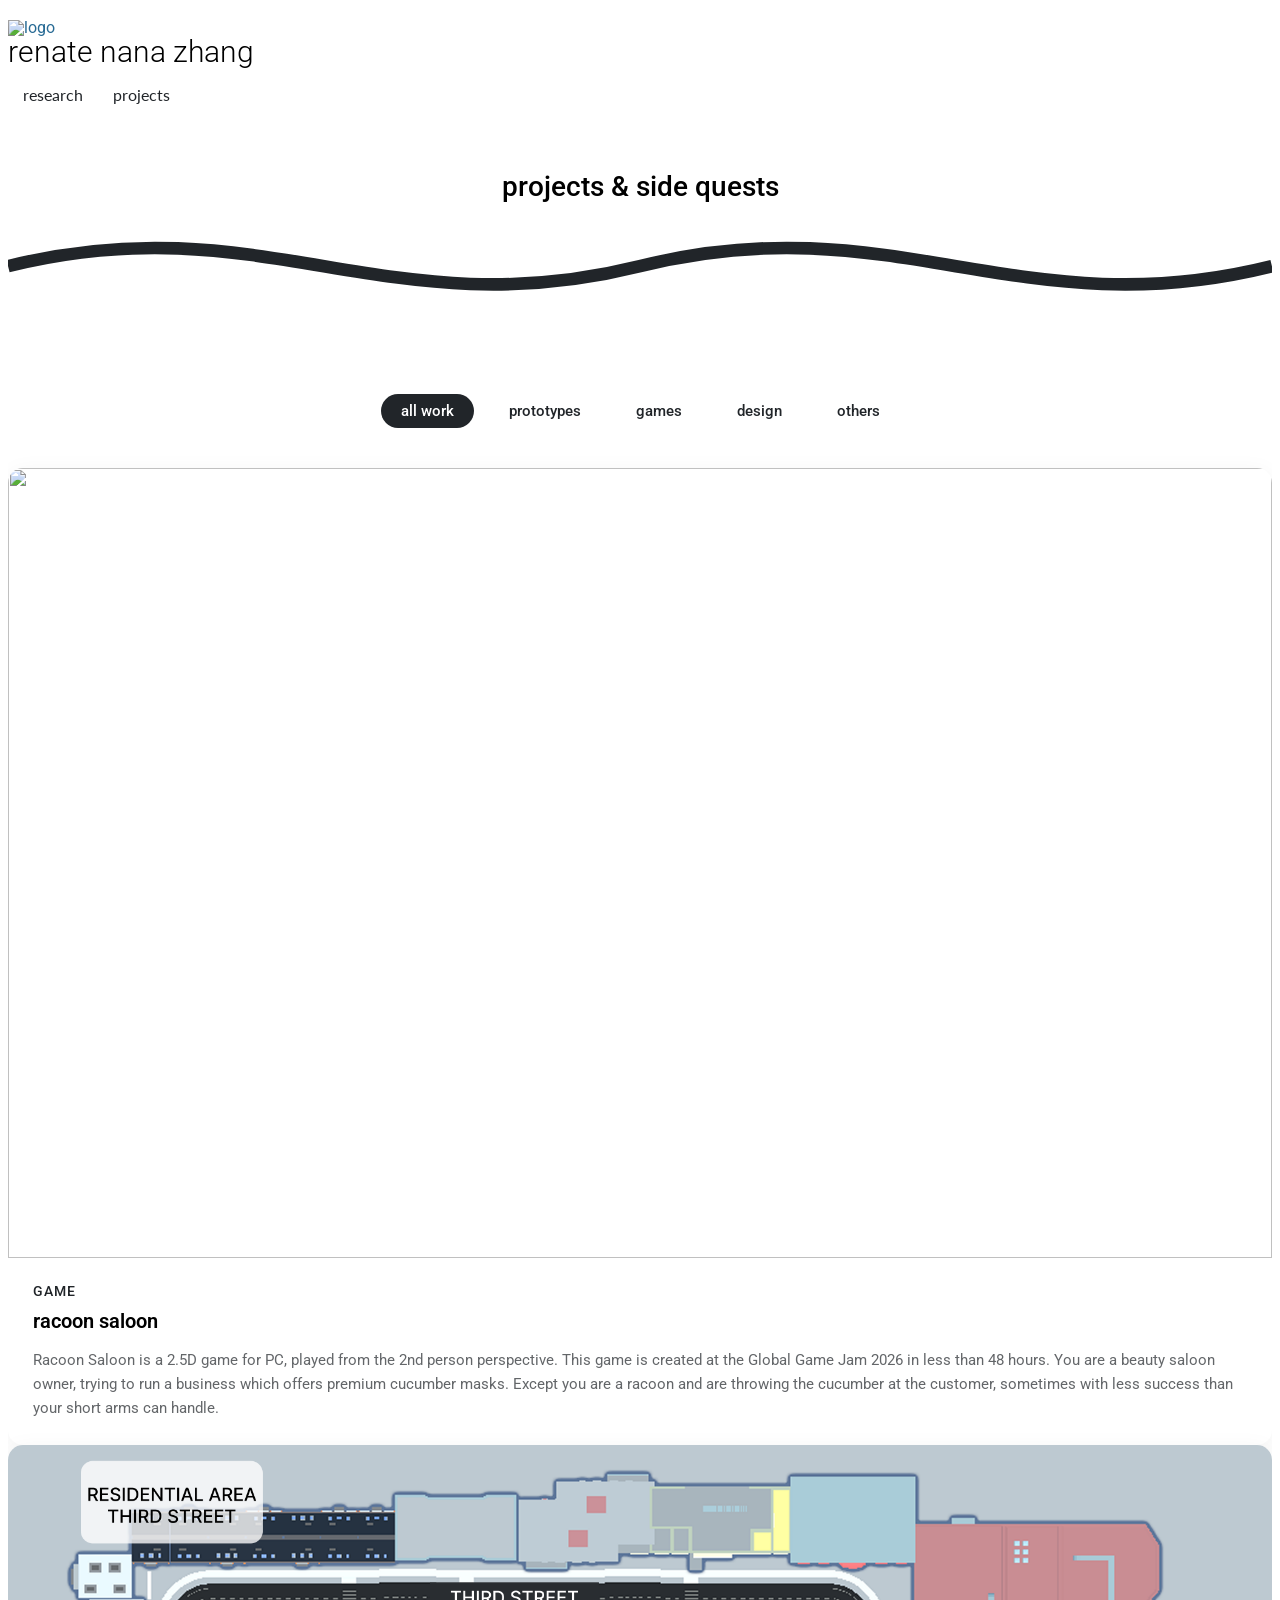
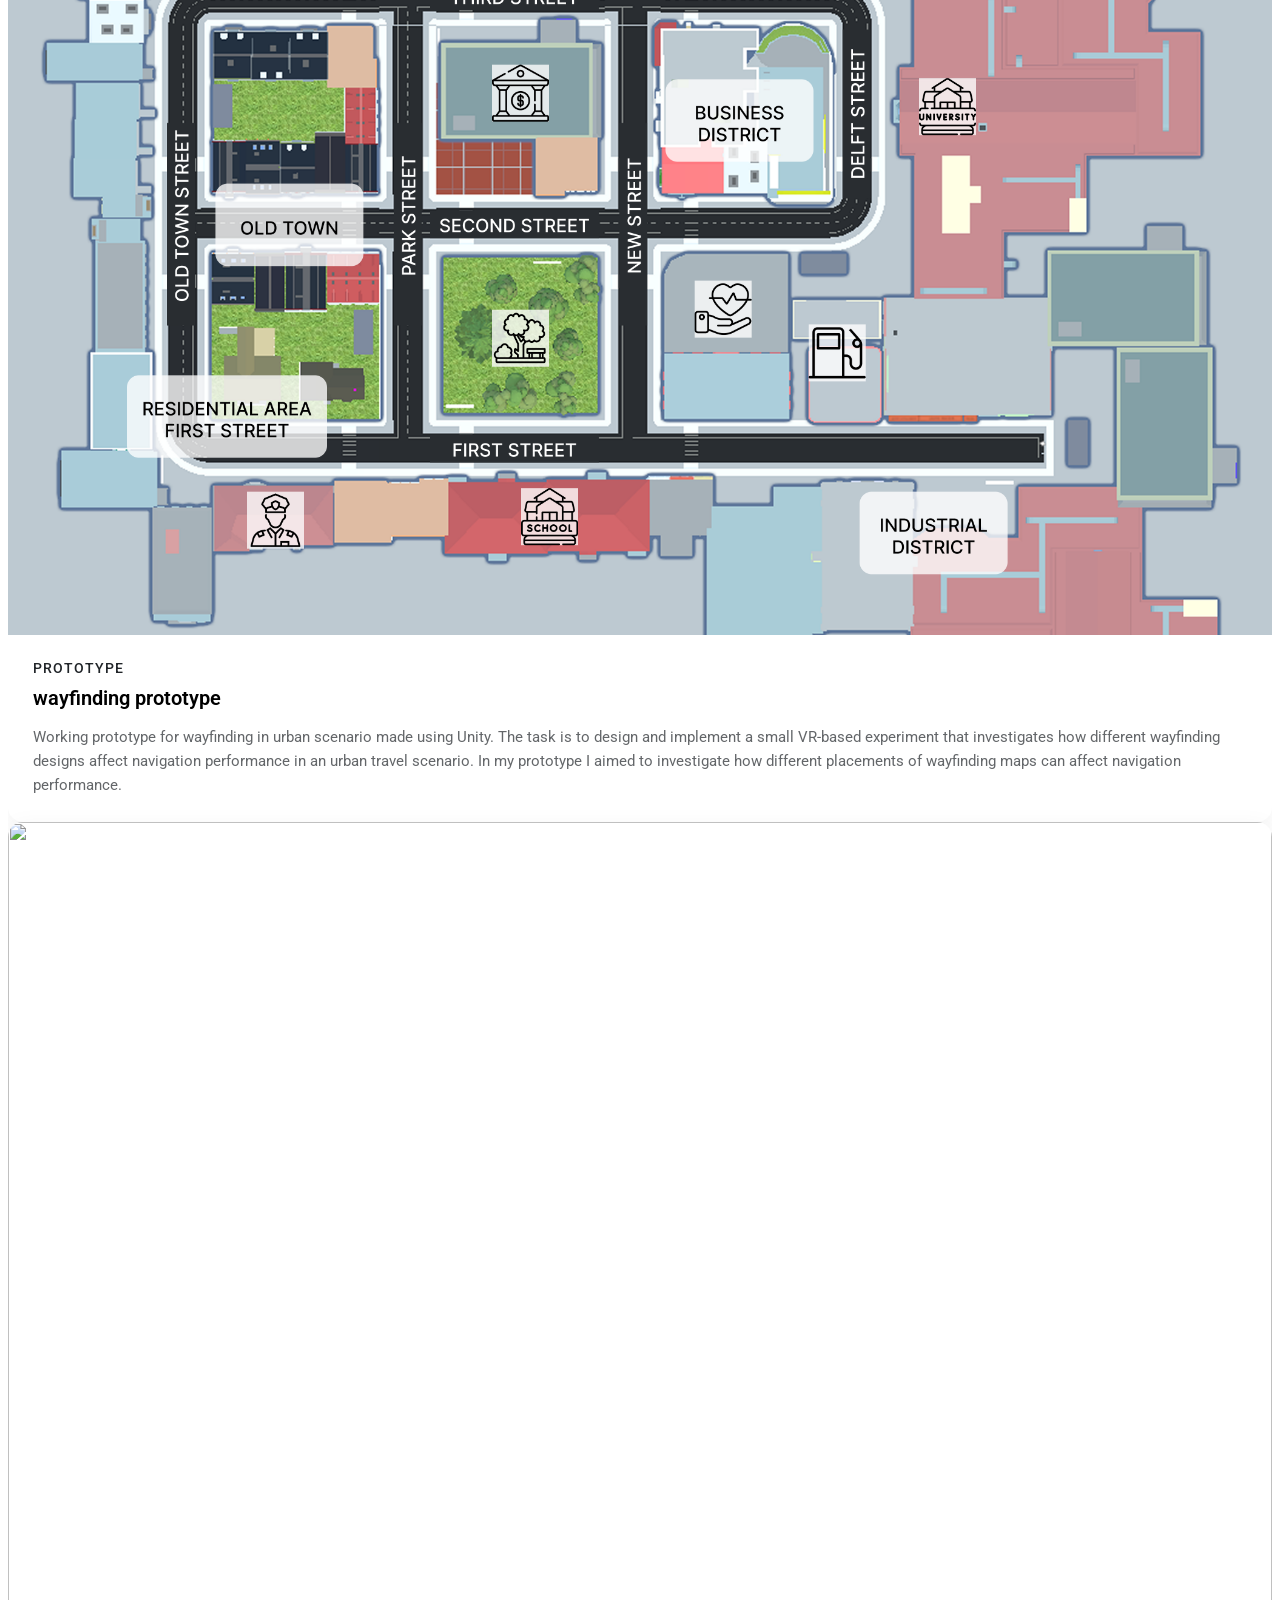
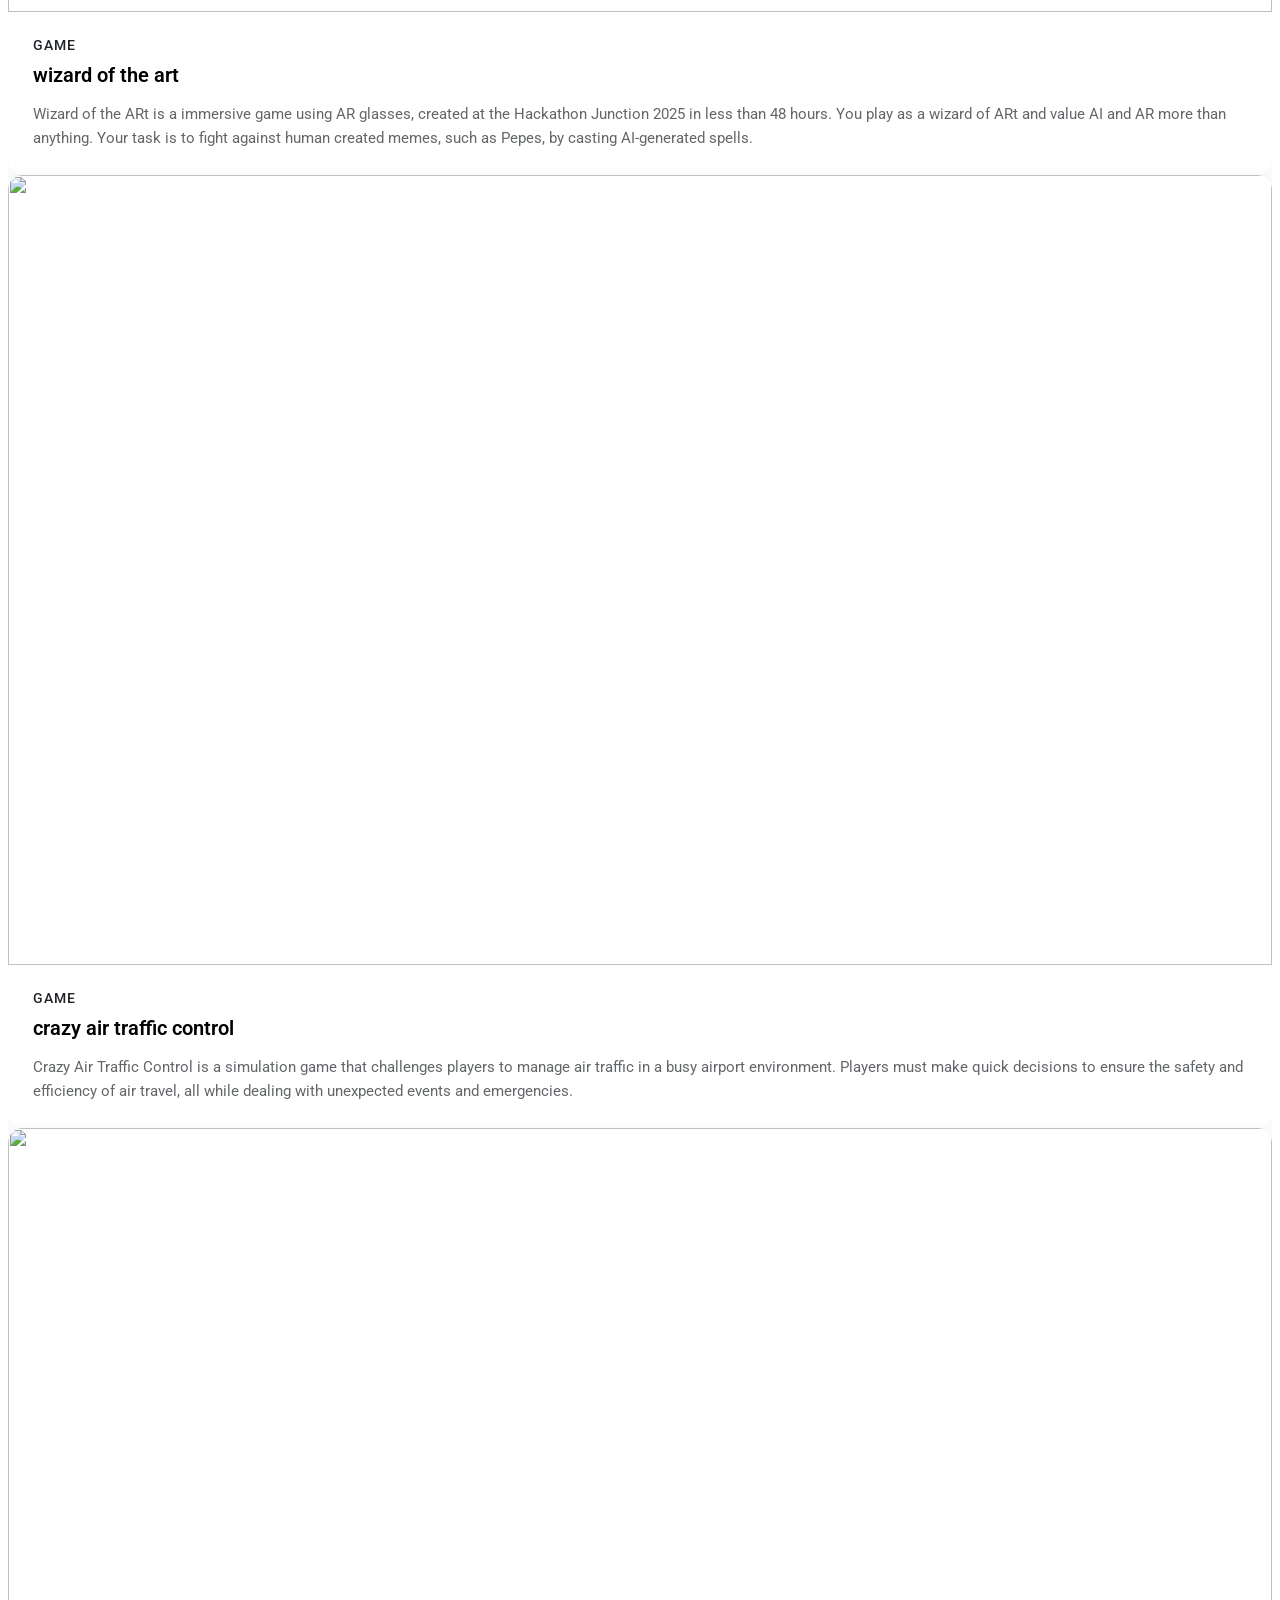
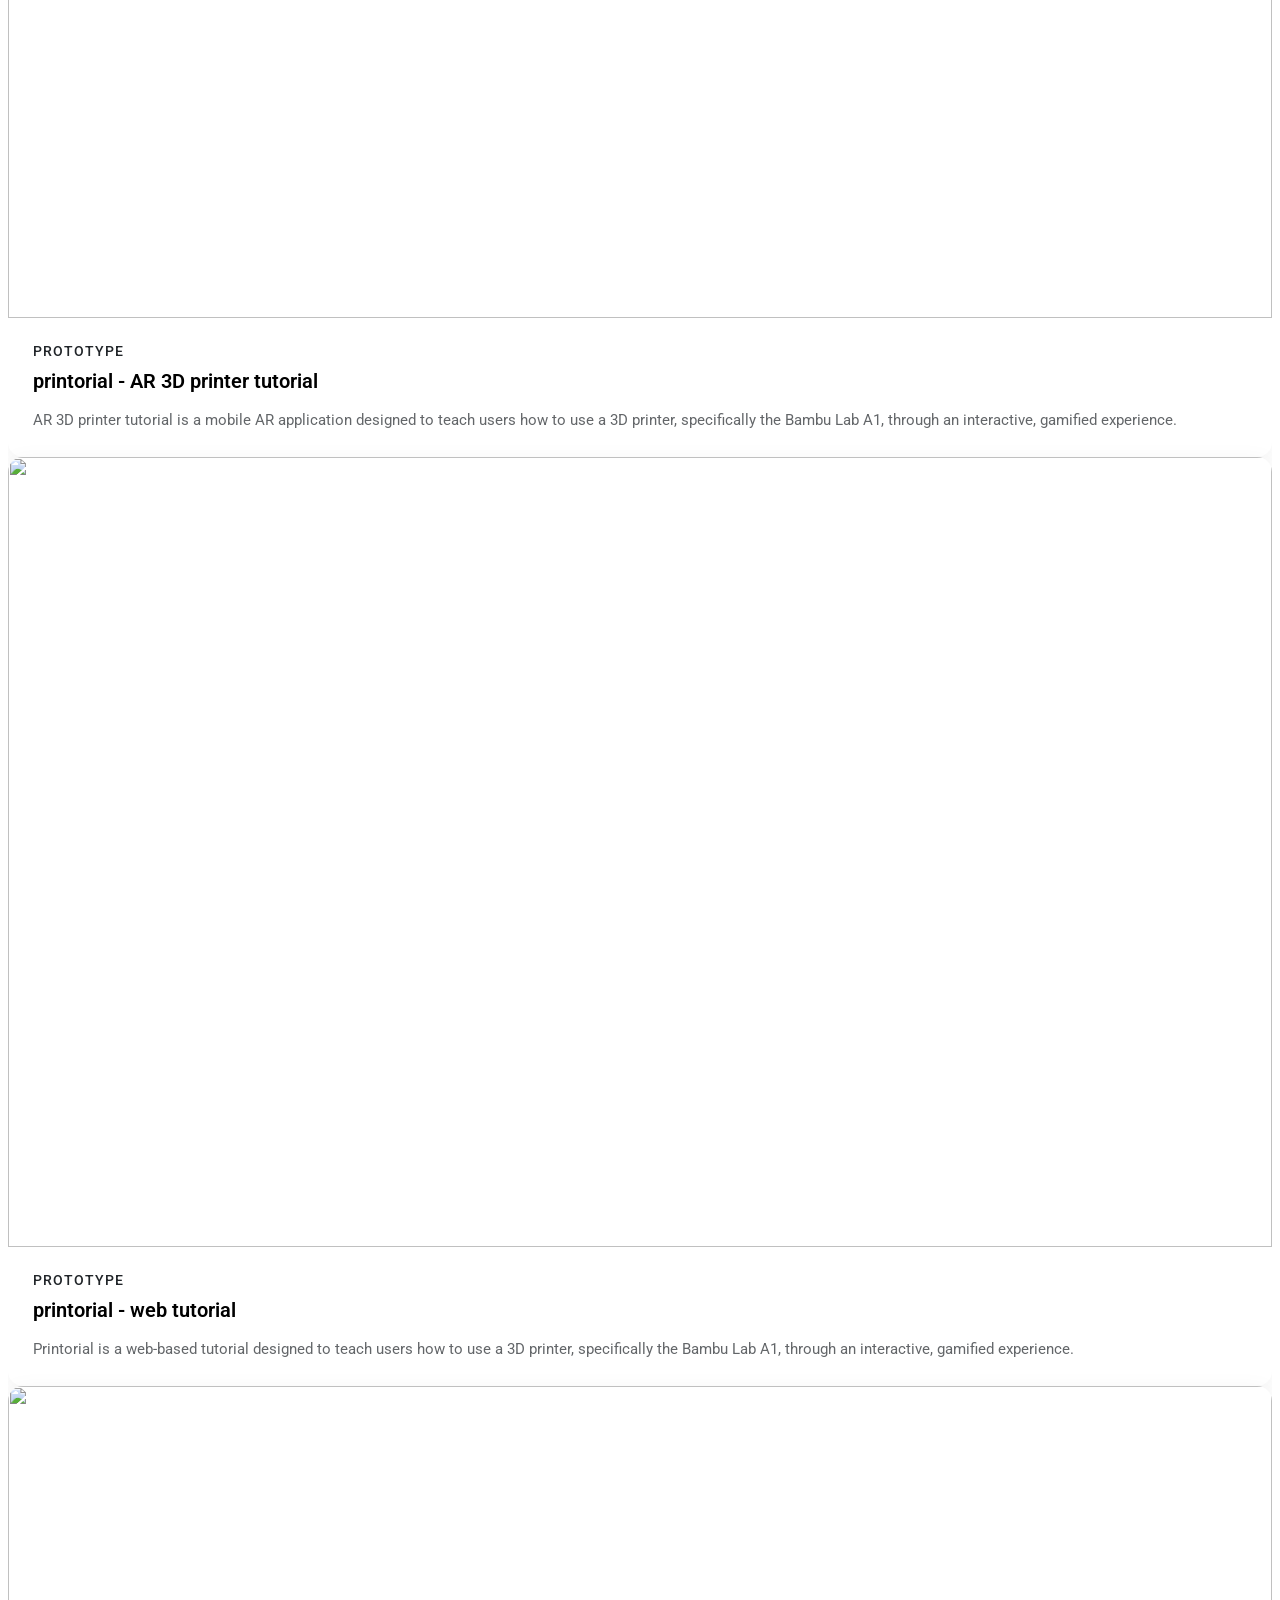
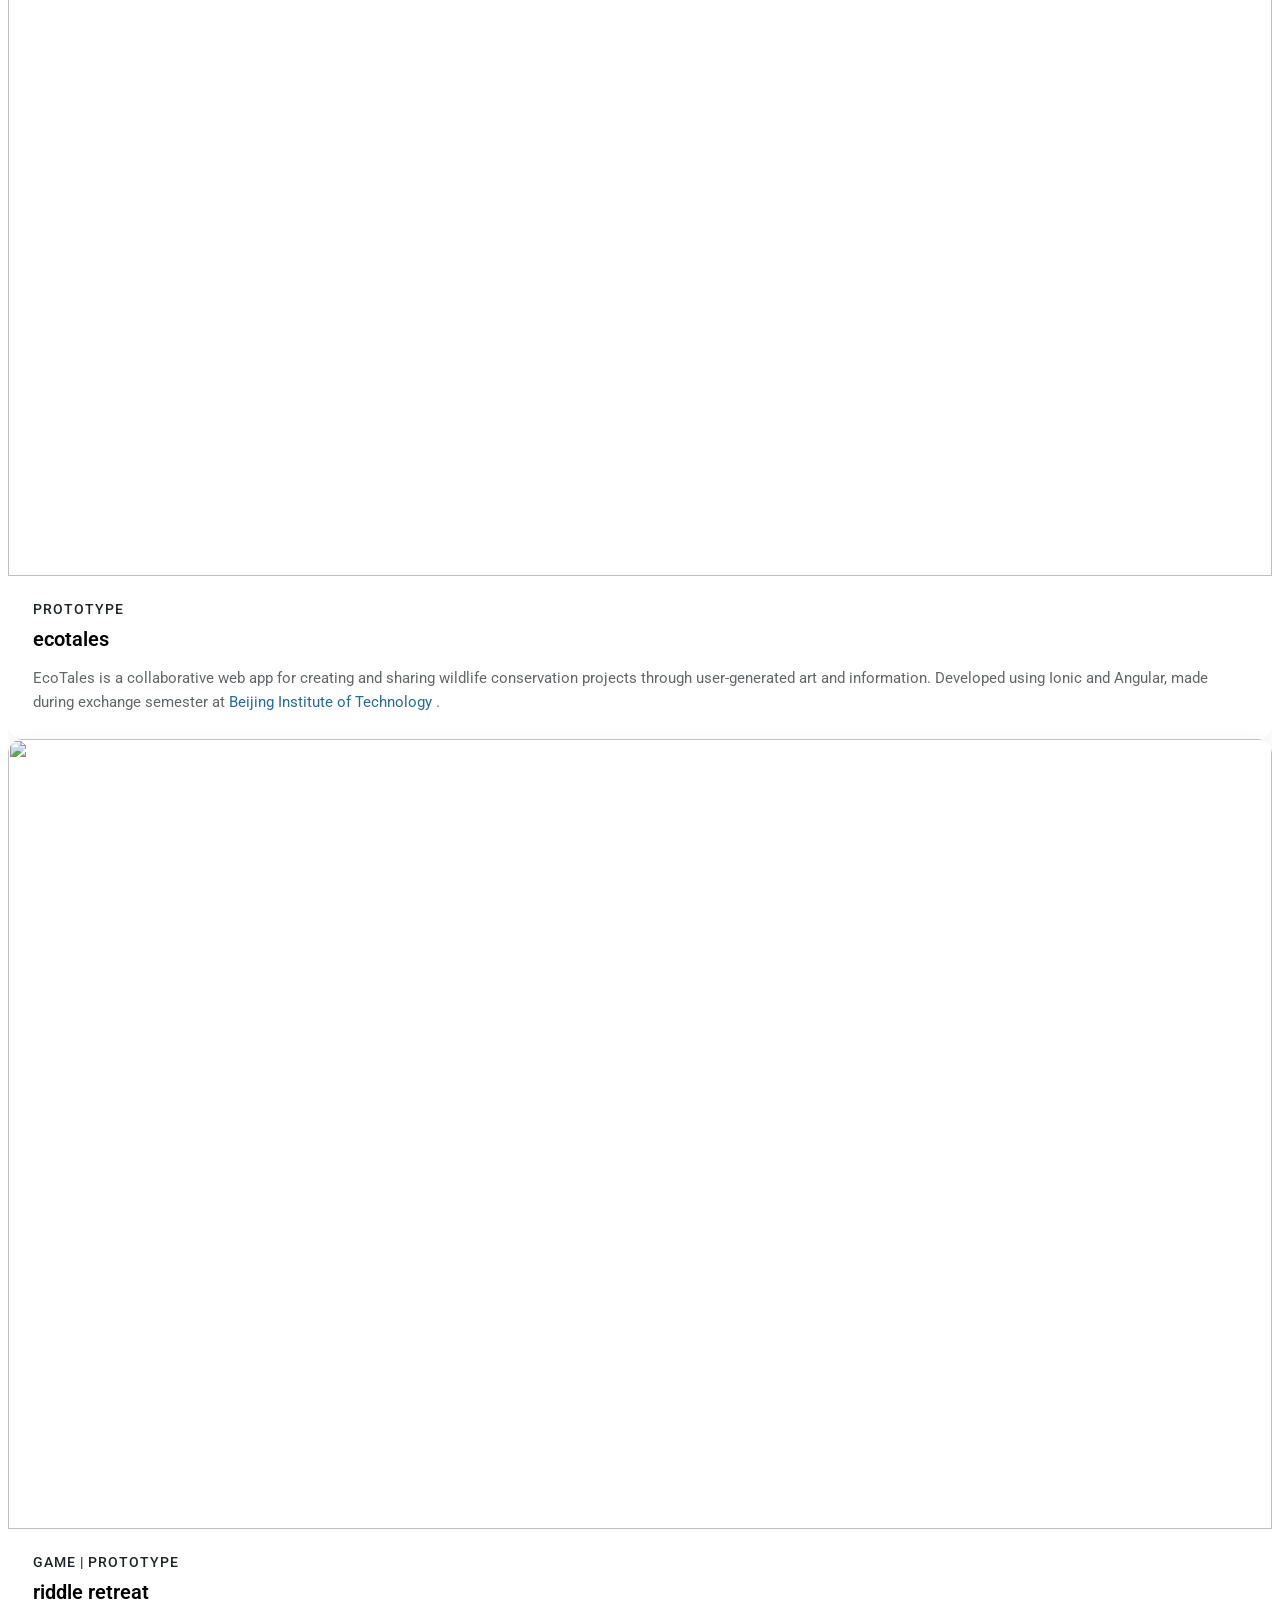
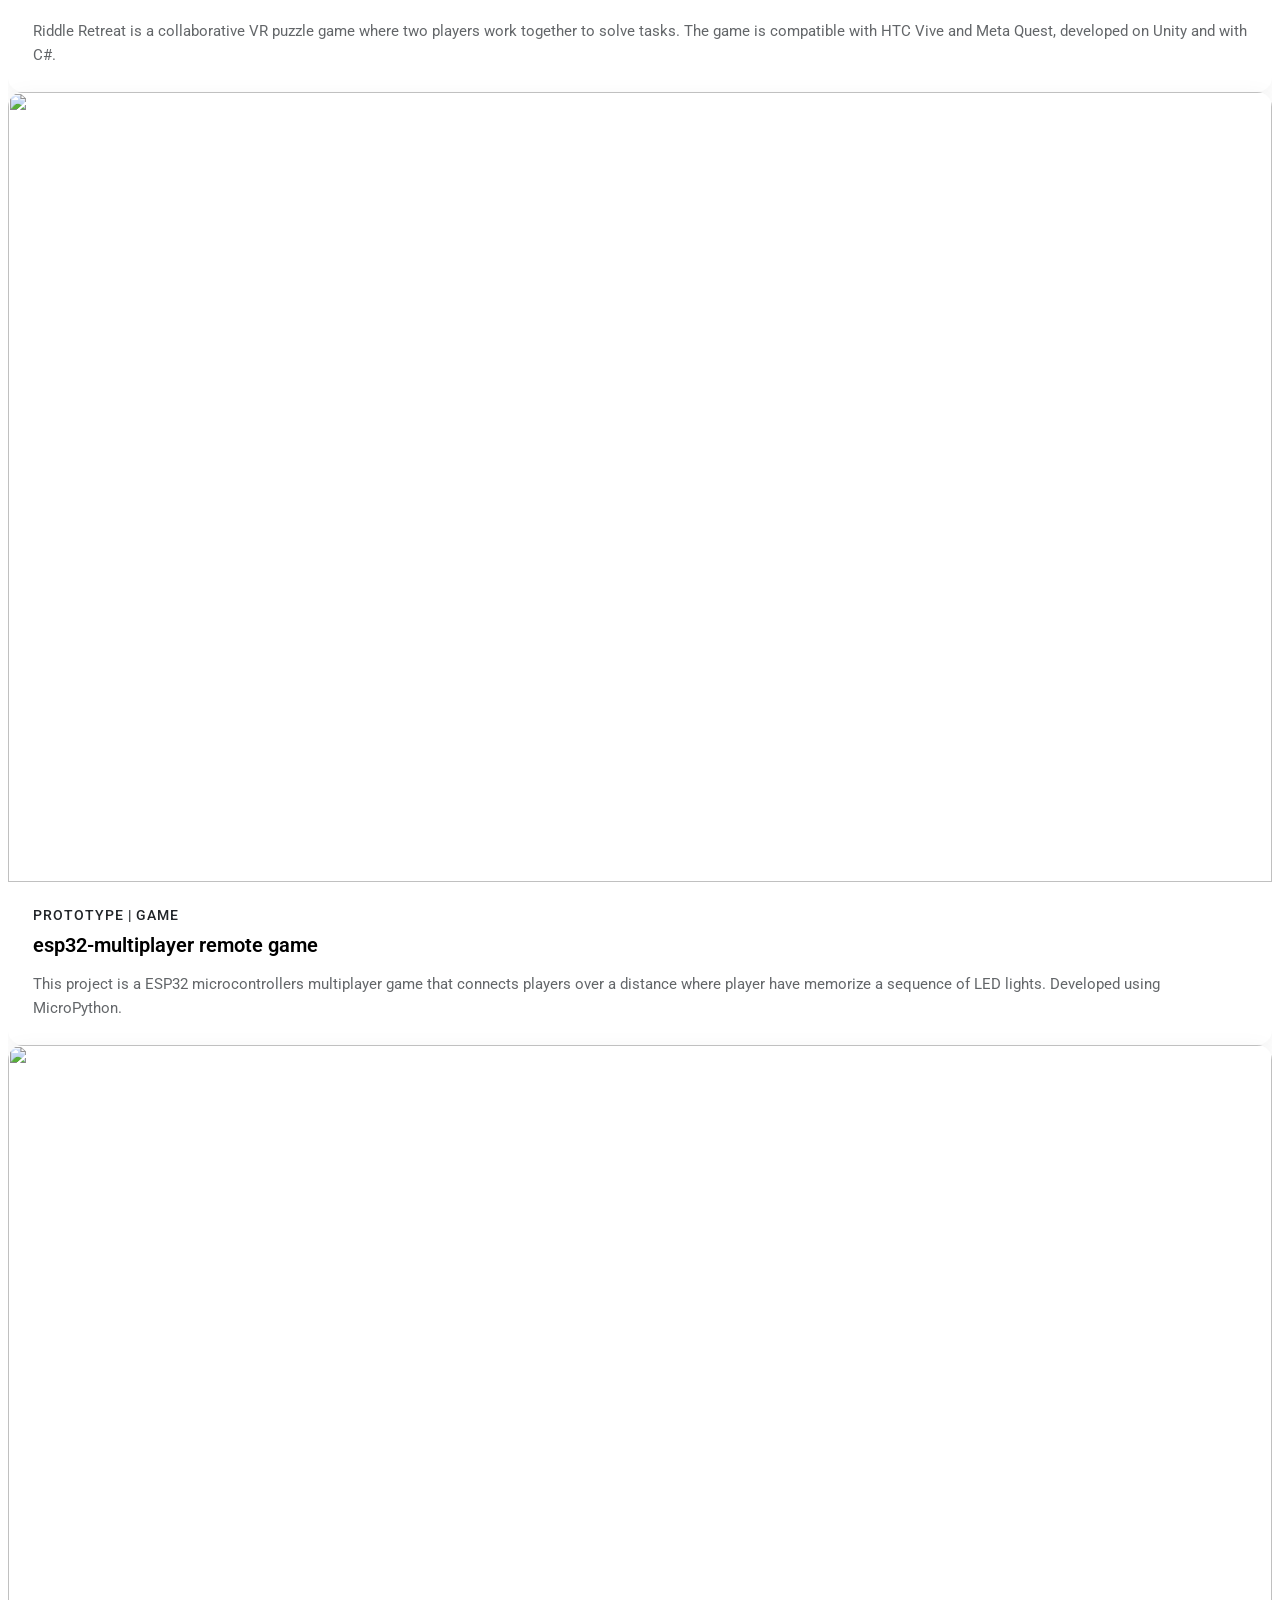
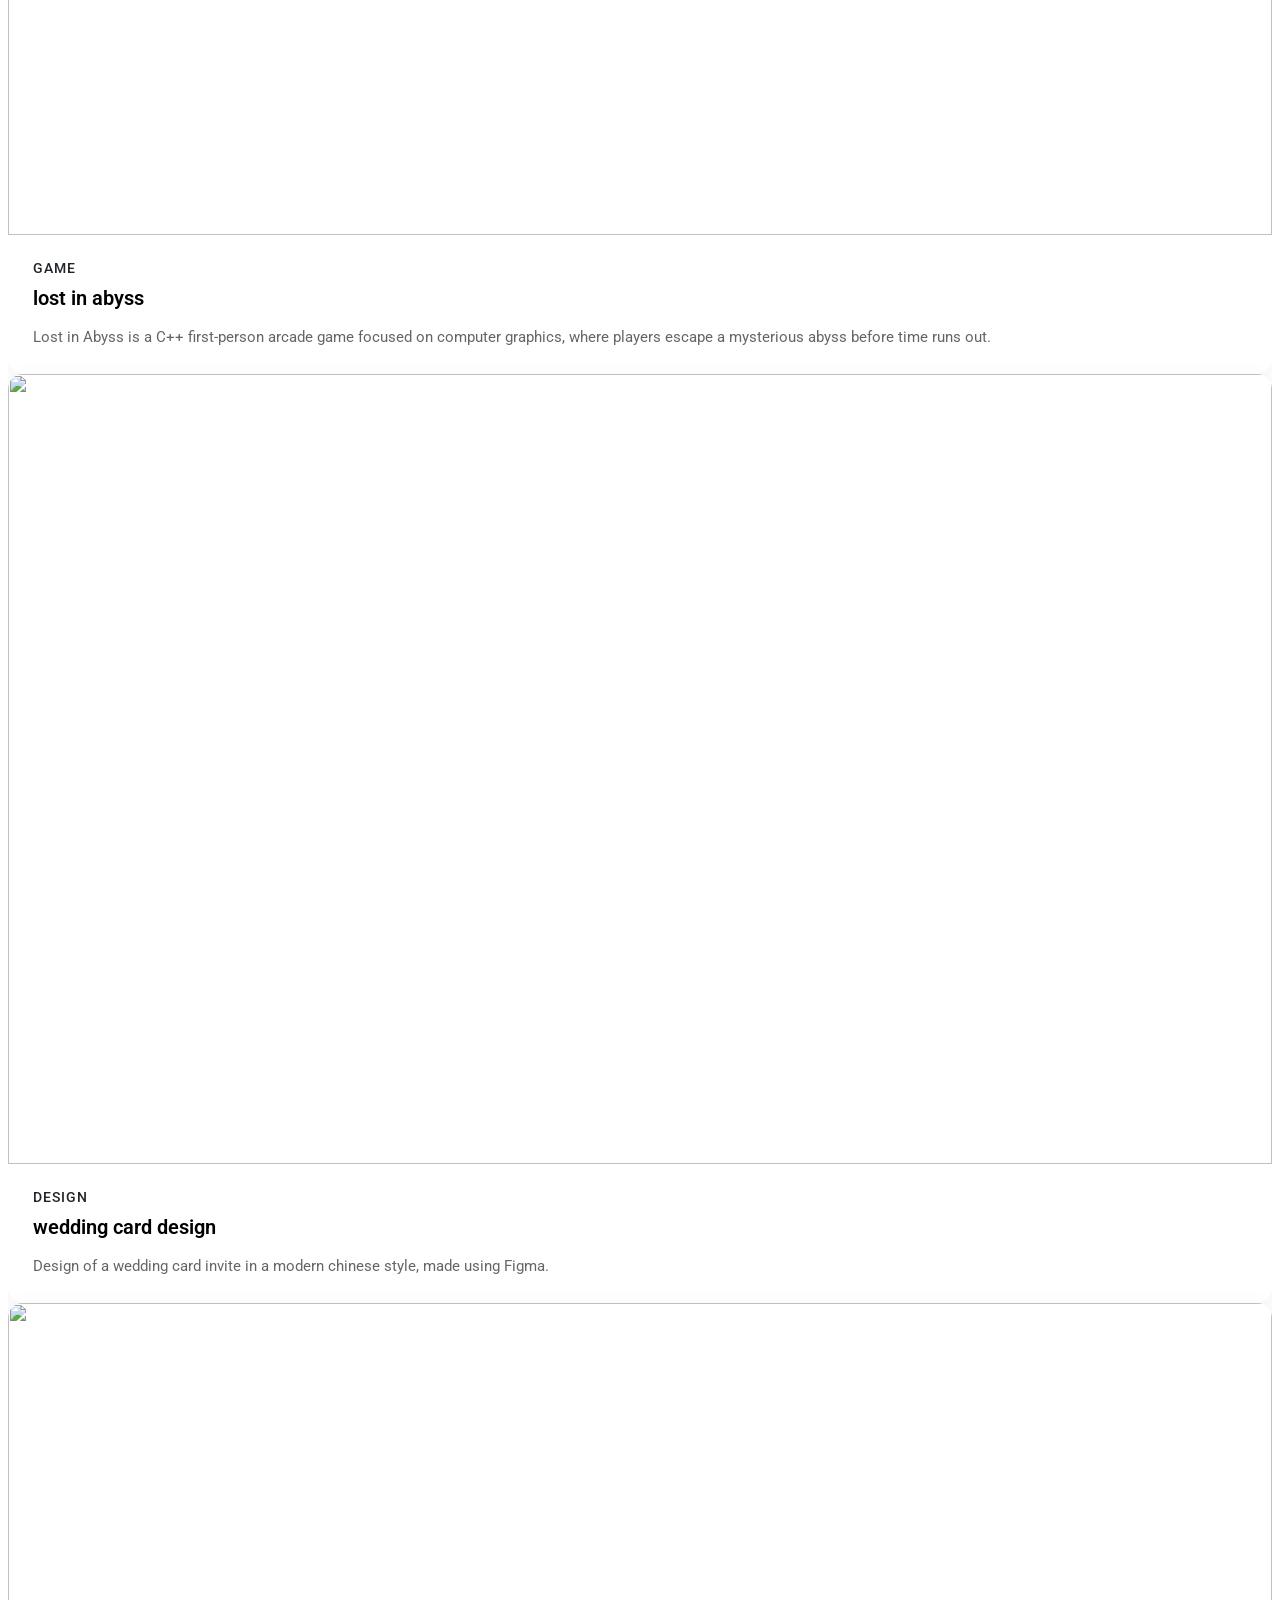
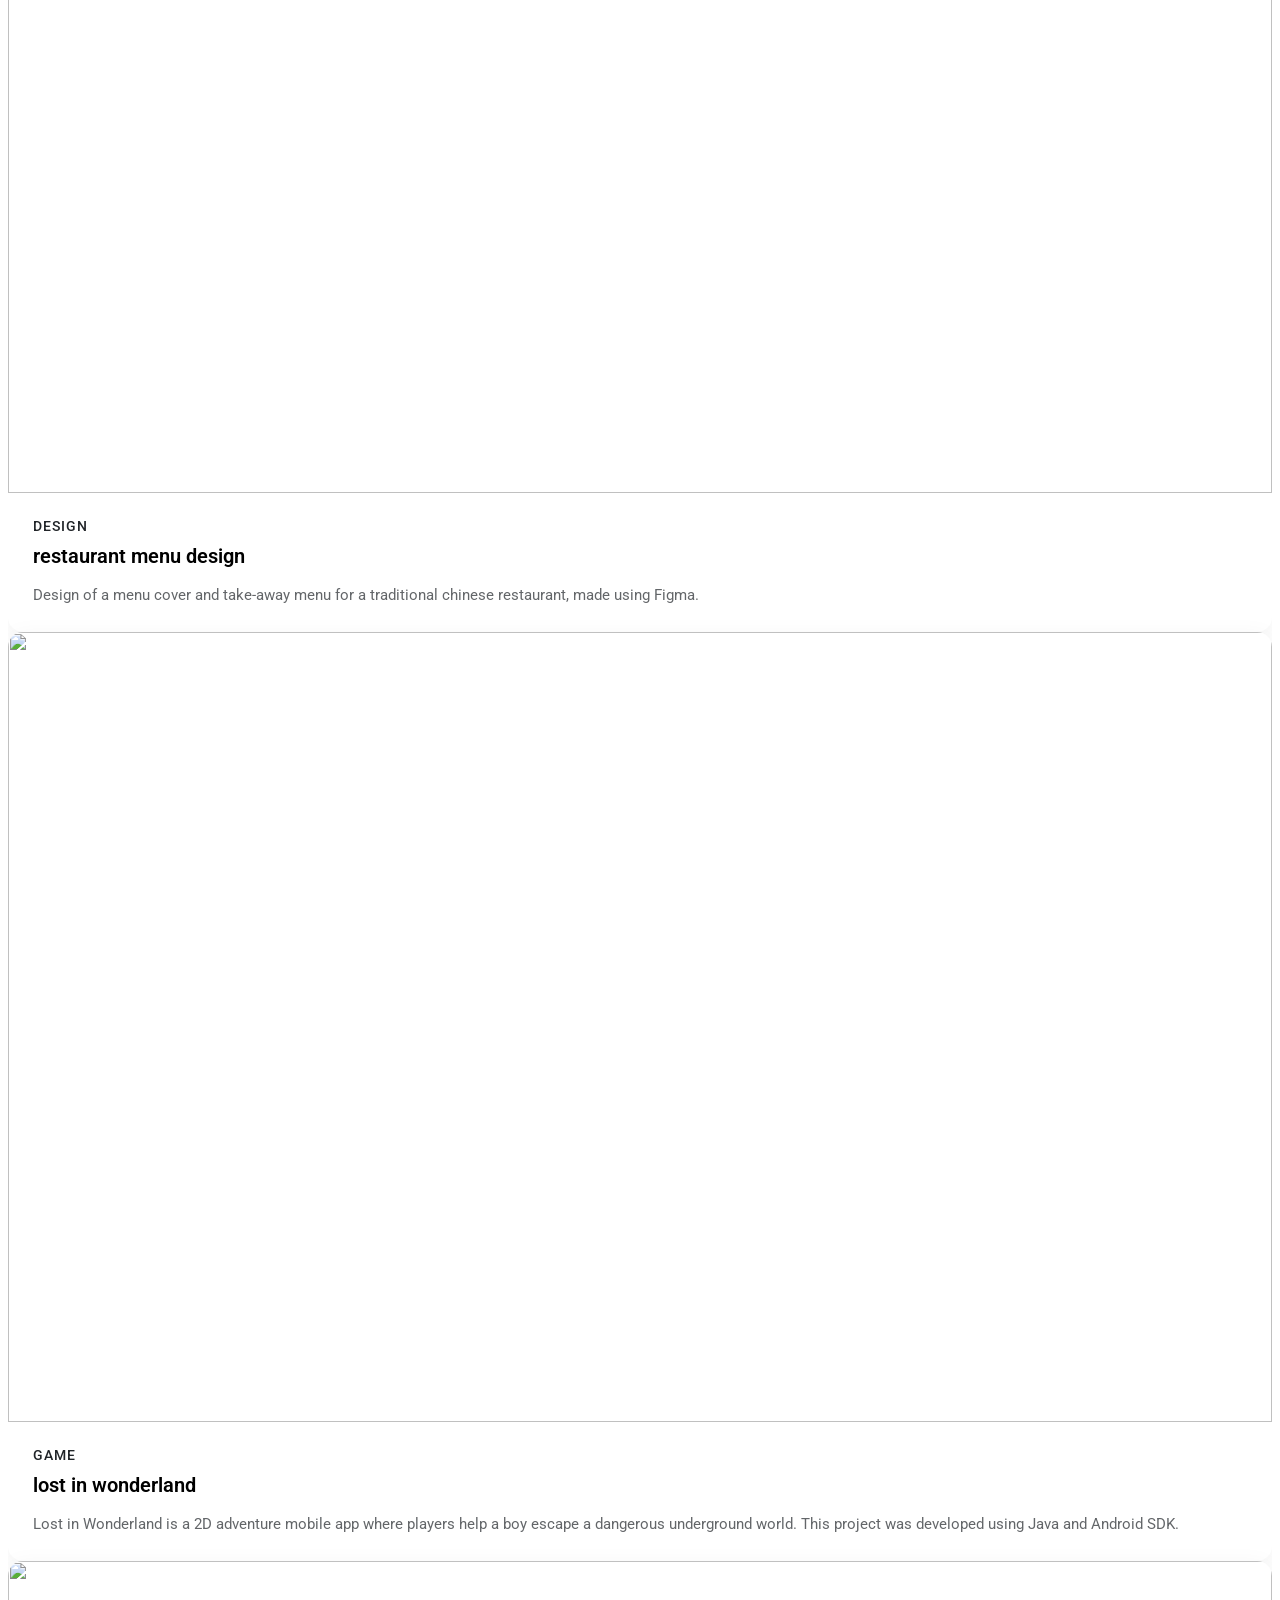
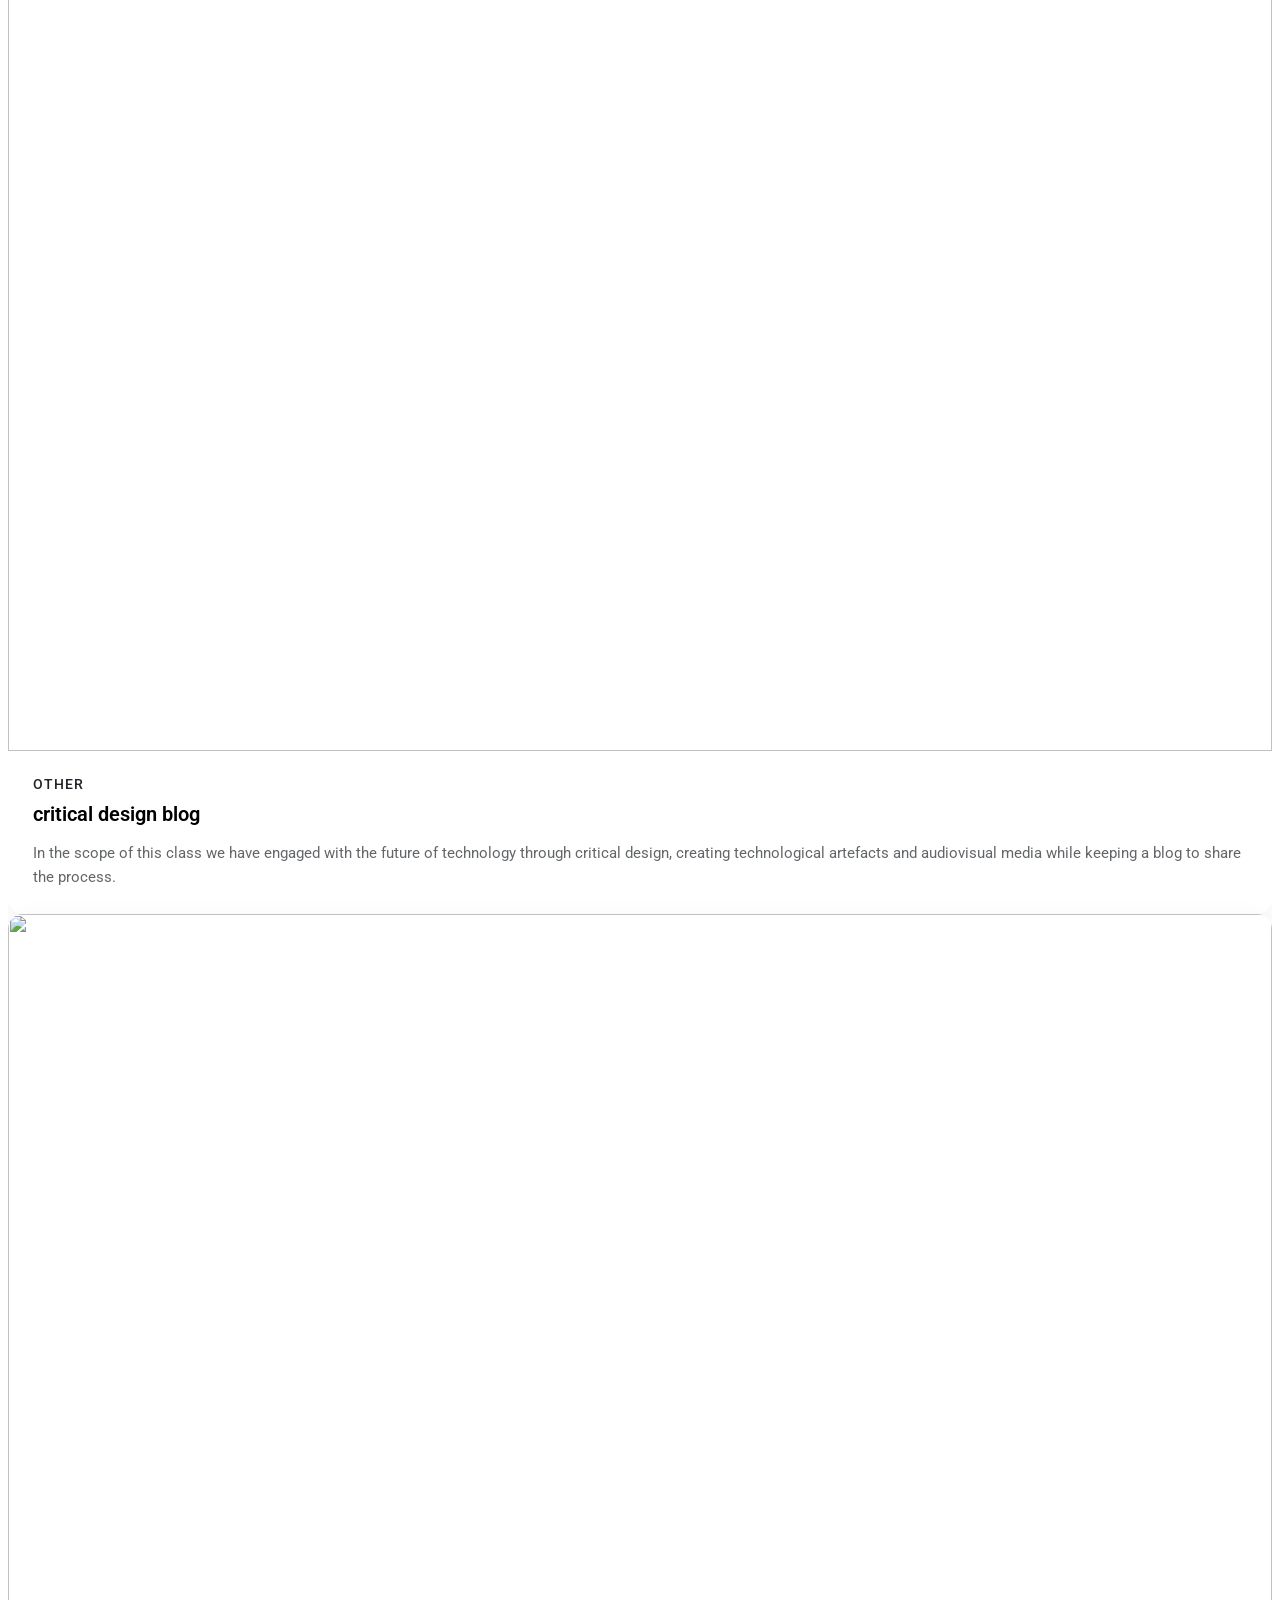
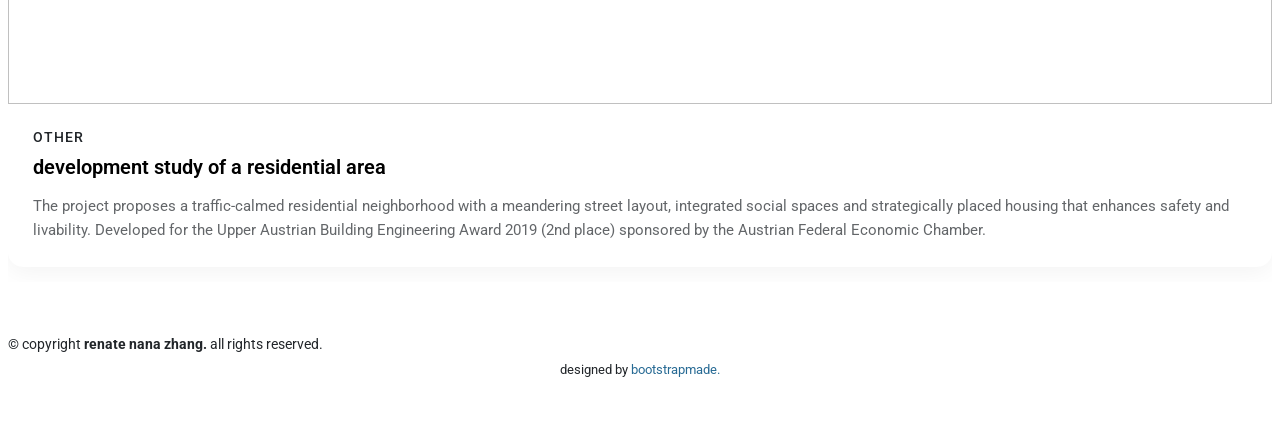
==== projects.html @ 53f88ebd "new version of website" ====
<!DOCTYPE html>
<html lang="en">

<head>
  <meta charset="utf-8">
  <meta content="width=device-width, initial-scale=1.0" name="viewport">
  <title>projects</title>
  <meta name="description" content="">
  <meta name="keywords" content="">

  <!-- Favicons -->
  <link href="assets/img/logo.png" rel="icon">

  <!-- Fonts -->
  <link href="https://fonts.googleapis.com" rel="preconnect">
  <link href="https://fonts.gstatic.com" rel="preconnect" crossorigin>
  <link
    href="https://fonts.googleapis.com/css2?family=Roboto:ital,wght@0,100;0,300;0,400;0,500;0,700;0,900;1,100;1,300;1,400;1,500;1,700;1,900&family=Lato:ital,wght@0,100;0,300;0,400;0,700;0,900;1,100;1,300;1,400;1,700;1,900&display=swap"
    rel="stylesheet">

  <!-- Vendor CSS Files -->
  <link href="assets/vendor/bootstrap/css/bootstrap.min.css" rel="stylesheet">
  <link href="assets/vendor/bootstrap-icons/bootstrap-icons.css" rel="stylesheet">
  <link href="assets/vendor/aos/aos.css" rel="stylesheet">
  <link href="assets/vendor/swiper/swiper-bundle.min.css" rel="stylesheet">
  <link href="assets/vendor/glightbox/css/glightbox.min.css" rel="stylesheet">

  <!-- Main CSS File -->
  <link href="assets/css/main.css" rel="stylesheet">

  <!-- =======================================================
  * Template Name: Active
  * Template URL: https://bootstrapmade.com/active-bootstrap-website-template/
  * Updated: Aug 07 2024 with Bootstrap v5.3.3
  * Author: BootstrapMade.com
  * License: https://bootstrapmade.com/license/
  ======================================================== -->
</head>

<body class="about-page">

  <header id="header" class="header d-flex align-items-center sticky-top">
    <div class="container-fluid container-xl position-relative d-flex align-items-center justify-content-between">

      <a href="index.html" class="logo d-flex align-items-center">
        <!-- Uncomment the line below if you also wish to use an image logo -->
        <img src="assets/img/logo.svg" alt="logo">
        <h1 class="sitename">renate nana zhang</h1>
      </a>
    
      <nav id="navmenu" class="navmenu">
        <ul>
          <li><a href="index.html" class="active">research</a></li>
          <li><a href="projects.html">projects</a></li>

        </ul>
        <i class="mobile-nav-toggle d-xl-none bi bi-list"></i>  
      </nav>

    </div>
  </header>


  <main class="main">

    <!-- Portfolio Section -->
    <section id="portfolio" class="portfolio section">

      <!-- Section Title -->
      <div class="container section-title" data-aos="fade-up">
        <h2>projects & side quests</h2>
        <div class="title-shape">
          <svg viewBox="0 0 200 20" xmlns="http://www.w3.org/2000/svg">
            <path d="M 0,10 C 40,0 60,20 100,10 C 140,0 160,20 200,10" fill="none" stroke="currentColor" stroke-width="2"></path>
          </svg>
        </div>
      </div><!-- End Section Title -->

      <div class="container" data-aos="fade-up" data-aos-delay="100">

        <div class="isotope-layout" data-default-filter="*" data-layout="masonry" data-sort="original-order">

          <div class="portfolio-filters-container" data-aos="fade-up" data-aos-delay="200">
            <ul class="portfolio-filters isotope-filters">
              <li data-filter="*" class="filter-active">all work</li>
              <li data-filter=".filter-prototypes">prototypes</li>
              <li data-filter=".filter-games">games</li>
              <li data-filter=".filter-design">design</li>
              <li data-filter=".filter-others">others</li>
            </ul>
          </div>

          <div class="row g-4 isotope-container" data-aos="fade-up" data-aos-delay="300">

            <div class="col-lg-6 col-md-6 portfolio-item isotope-item filter-games">
              <div class="portfolio-card">
                <div class="portfolio-image">
                  <img src="assets/img/portfolio/racoonsaloon.png" class="img-fluid" alt="" loading="lazy">
                  <div class="portfolio-overlay">
                    <div class="portfolio-actions">
                      <a href="assets/img/portfolio/racoonsaloon.png" class="glightbox preview-link"
                        data-gallery="portfolio-gallery-projects"><i class="bi bi-eye"></i></a>
                      <a href="https://youtu.be/ut3XZk3CMgI" target="_blank"><i class="bi bi-youtube"></i></a>
                      <a href="https://globalgamejam.org/games/2026/gurk-me-7" target="_blank"><i
                          class="bi bi-arrow-right"></i></a>
                    </div>
                  </div>
                </div>
                <div class="portfolio-content">
                  <span class="category">game</span>
                  <h3>racoon saloon</h3>
                  <p>Racoon Saloon is a 2.5D game for PC, played from the 2nd person perspective. This game is created
                    at the Global Game Jam 2026 in less than 48 hours. You are a beauty saloon owner, trying to run a
                    business which offers premium cucumber masks. Except you are a racoon and are throwing the cucumber
                    at the customer, sometimes with less success than your short arms can handle. </p>
                </div>
              </div>
            </div><!-- End Portfolio Item -->

            <div class="col-lg-6 col-md-6 portfolio-item isotope-item filter-prototypes">
              <div class="portfolio-card">
                <div class="portfolio-image">
                  <img src="assets/img/portfolio/wayfinding-prototype.png" class="img-fluid" alt="" loading="lazy">
                  <div class="portfolio-overlay">
                    <div class="portfolio-actions">
                      <a href="assets/img/portfolio/wayfinding-prototype.png" class="glightbox preview-link"
                        data-gallery="portfolio-gallery-projects"><i class="bi bi-eye"></i></a>
                      <a href="https://github.com/renatezhang/wayfinding-prototype/" target="_blank"><i
                          class="bi bi-github"></i></a>
                      <a href="https://basicasian.itch.io/wayfinding-prototype" target="_blank"><i
                          class="bi bi-arrow-right"></i></a>
                    </div>
                  </div>
                </div>
                <div class="portfolio-content">
                  <span class="category">prototype</span>
                  <h3>wayfinding prototype</h3>
                  <p>Working prototype for wayfinding in urban scenario made using Unity. The task is to design and
                    implement a small VR-based experiment that investigates how different wayfinding designs affect
                    navigation performance in an urban travel scenario.
                    In my prototype I aimed to investigate how different placements of wayfinding maps can affect
                    navigation performance. </p>
                </div>
              </div>
            </div><!-- End Portfolio Item -->

            <div class="col-lg-6 col-md-6 portfolio-item isotope-item filter-game">
              <div class="portfolio-card">
                <div class="portfolio-image">
                  <img src="assets/img/portfolio/wizard-of-arts.png" class="img-fluid" alt="" loading="lazy">
                  <div class="portfolio-overlay">
                    <div class="portfolio-actions">
                      <a href="assets/img/portfolio/wizard-of-arts.png" class="glightbox preview-link"
                        data-gallery="portfolio-gallery-projects"><i class="bi bi-eye"></i></a>
                      <a href="https://github.com/basicasian/wizards-of-the-arts" target="_blank"><i
                          class="bi bi-github"></i></a>
                      <a href="https://www.youtube.com/watch?v=E3B7L_V34nU" target="_blank"><i
                          class="bi bi-youtube"></i></a>
                    </div>
                  </div>
                </div>
                <div class="portfolio-content">
                  <span class="category">game</span>
                  <h3>wizard of the art</h3>
                  <p>Wizard of the ARt is a immersive game using AR glasses, created at the Hackathon Junction 2025 in
                    less than 48 hours. You play as a wizard of ARt and value AI and AR more than anything. Your task is
                    to fight against human created memes, such as Pepes, by casting AI-generated spells. </p>
                </div>
              </div>
            </div><!-- End Portfolio Item -->

            <div class="col-lg-6 col-md-6 portfolio-item isotope-item filter-game">
              <div class="portfolio-card">
                <div class="portfolio-image">
                  <img src="assets/img/portfolio/crazy-airtraffic-control.png" class="img-fluid" alt="" loading="lazy">
                  <div class="portfolio-overlay">
                    <div class="portfolio-actions">
                      <a href="assets/img/portfolio/crazy-airtraffic-control.png" class="glightbox preview-link"
                        data-gallery="portfolio-gallery-projects"><i class="bi bi-eye"></i></a>
                      <a href="https://github.com/basicasian/crazy-airtraffic-control" target="_blank"><i
                          class="bi bi-github"></i></a>
                      <a href="https://basicasian.itch.io/crazy-airtraffic-control" target="_blank"><i
                          class="bi bi-arrow-right"></i></a>
                    </div>
                  </div>
                </div>
                <div class="portfolio-content">
                  <span class="category">game</span>
                  <h3>crazy air traffic control </h3>
                  <p>Crazy Air Traffic Control is a simulation game that challenges players to manage air traffic in a
                    busy airport environment. Players must make quick decisions to ensure the safety and efficiency of
                    air travel, all while dealing with unexpected events and emergencies.</p>
                </div>
              </div>
            </div><!-- End Portfolio Item -->

            <div class="col-lg-6 col-md-6 portfolio-item isotope-item filter-prototype">
              <div class="portfolio-card">
                <div class="portfolio-image">
                  <img src="assets/img/portfolio/printorial-3dprinter.png" class="img-fluid" alt="" loading="lazy">
                  <div class="portfolio-overlay">
                    <div class="portfolio-actions">
                      <a href="assets/img/portfolio/printorial-3dprinter.png" class="glightbox preview-link"
                        data-gallery="portfolio-gallery-projects"><i class="bi bi-eye"></i></a>
                      <a href="https://github.com/renatezhang/arprintertutorial" target="_blank"><i
                          class="bi bi-github"></i></a>
                      <a href="https://youtu.be/T8NpoQ2tnII" target="_blank"><i class="bi bi-youtube"></i></a>
                      <a href="https://basicasian.itch.io/printorial" target="_blank"><i
                          class="bi bi-arrow-right"></i></a>
                    </div>
                  </div>
                </div>
                <div class="portfolio-content">
                  <span class="category">prototype</span>
                  <h3>printorial - AR 3D printer tutorial</h3>
                  <p>AR 3D printer tutorial is a mobile AR application designed to teach users how to use a 3D printer,
                    specifically the Bambu Lab A1, through an interactive, gamified experience.</p>
                </div>
              </div>
            </div><!-- End Portfolio Item -->

            <div class="col-lg-6 col-md-6 portfolio-item isotope-item filter-prototype">
              <div class="portfolio-card">
                <div class="portfolio-image">
                  <img src="assets/img/portfolio/printorial-web.png" class="img-fluid" alt="" loading="lazy">
                  <div class="portfolio-overlay">
                    <div class="portfolio-actions">
                      <a href="assets/img/portfolio/printorial-web.png" class="glightbox preview-link"
                        data-gallery="portfolio-gallery-projects"><i class="bi bi-eye"></i></a>
                      <a href="https://github.com/basicasian/printorial" target="_blank"><i
                          class="bi bi-github"></i></a>
                      <a href="https://alinnlaraa.github.io/Printorial/" target="_blank"><i
                          class="bi bi-arrow-right"></i></a>
                    </div>
                  </div>
                </div>
                <div class="portfolio-content">
                  <span class="category">prototype </span>
                  <h3>printorial - web tutorial </h3>
                  <p>Printorial is a web-based tutorial designed to teach users how to use a 3D printer, specifically
                    the Bambu Lab A1, through an interactive, gamified experience.</p>
                </div>
              </div>
            </div><!-- End Portfolio Item -->

            <div class="col-lg-6 col-md-6 portfolio-item isotope-item filter-prototype">
              <div class="portfolio-card">
                <div class="portfolio-image">
                  <img src="assets/img/portfolio/ecotales.png" class="img-fluid" alt="" loading="lazy">
                  <div class="portfolio-overlay">
                    <div class="portfolio-actions">
                      <a href="assets/img/portfolio/ecotales.png" class="glightbox preview-link"
                        data-gallery="portfolio-gallery-projects"><i class="bi bi-eye"></i></a>
                      <a href="https://github.com/basicasian/ecotales" target="_blank"><i class="bi bi-github"></i></a>
                      <a href="https://youtube.com/shorts/3duAIxibHnY" target="_blank"><i class="bi bi-youtube"></i></a>
                    </div>
                  </div>
                </div>
                <div class="portfolio-content">
                  <span class="category">prototype</span>
                  <h3>ecotales</h3>
                  <p>EcoTales is a collaborative web app for creating and sharing wildlife conservation projects through
                    user-generated art and information. Developed using Ionic and Angular, made during exchange semester
                    at
                    <a href="https://english.bit.edu.cn/" target="_blank" rel="noopener noreferrer">Beijing Institute of
                      Technology
                    </a>
                    .
                  </p>
                </div>
              </div>
            </div><!-- End Portfolio Item -->

            <div class="col-lg-6 col-md-6 portfolio-item isotope-item filter-games filter-prototypes">
              <div class="portfolio-card">
                <div class="portfolio-image">
                  <img src="assets/img/portfolio/riddleretreat.JPG" class="img-fluid" alt="" loading="lazy">
                  <div class="portfolio-overlay">
                    <div class="portfolio-actions">
                      <a href="assets/img/portfolio/riddleretreat.JPG" class="glightbox preview-link"
                        data-gallery="portfolio-gallery-projects"><i class="bi bi-eye"></i></a>
                      <a href="https://github.com/basicasian/riddleretreat" target="_blank"><i
                          class="bi bi-github"></i></a>
                      <a href="https://youtu.be/bdO2h6s5y8k" target="_blank"><i class="bi bi-youtube"></i></a>
                    </div>
                  </div>
                </div>
                <div class="portfolio-content">
                  <span class="category">game | prototype</span>
                  <h3>riddle retreat</h3>
                  <p>Riddle Retreat is a collaborative VR puzzle game where two players work together to solve tasks.
                    The game is compatible with HTC Vive and Meta Quest, developed on Unity and with C#.</p>
                </div>
              </div>
            </div><!-- End Portfolio Item -->

            <div class="col-lg-6 col-md-6 portfolio-item isotope-item filter-prototypes filter-games">
              <div class="portfolio-card">
                <div class="portfolio-image">
                  <img src="assets/img/portfolio/esp32.png" class="img-fluid" alt="" loading="lazy">
                  <div class="portfolio-overlay">
                    <div class="portfolio-actions">
                      <a href="assets/img/portfolio/esp32.png" class="glightbox preview-link"
                        data-gallery="portfolio-gallery-projects"><i class="bi bi-eye"></i></a>
                      <a href="https://github.com/basicasian/esp32-twoplayergame" target="_blank"><i
                          class="bi bi-github"></i></a>
                      <a href="https://youtu.be/9idX3bVp4yA" target="_blank"><i class="bi bi-youtube"></i></a>
                    </div>
                  </div>
                </div>
                <div class="portfolio-content">
                  <span class="category">prototype | game</span>
                  <h3>esp32-multiplayer remote game</h3>
                  <p>This project is a ESP32 microcontrollers multiplayer game that connects players over a distance
                    where player have memorize a sequence of LED lights. Developed using MicroPython.</p>
                </div>
              </div>
            </div><!-- End Portfolio Item -->

            <div class="col-lg-6 col-md-6 portfolio-item isotope-item filter-games">
              <div class="portfolio-card">
                <div class="portfolio-image">
                  <img src="assets/img/portfolio/lostinabyss.png" class="img-fluid" alt="" loading="lazy">
                  <div class="portfolio-overlay">
                    <div class="portfolio-actions">
                      <a href="assets/img/portfolio/lostinabyss.png" class="glightbox preview-link"
                        data-gallery="portfolio-gallery-projects"><i class="bi bi-eye"></i></a>
                      <a href="https://github.com/basicasian/lostinabyss" target="_blank"><i
                          class="bi bi-github"></i></a>
                      <a href="https://youtu.be/cX8iDMq0fiw" target="_blank"><i class="bi bi-youtube"></i></a>
                      <a href="https://basicasian.itch.io/lost-in-abyss" target="_blank"><i
                          class="bi bi-arrow-right"></i></a>
                    </div>
                  </div>
                </div>
                <div class="portfolio-content">
                  <span class="category">game</span>
                  <h3>lost in abyss</h3>
                  <p>Lost in Abyss is a C++ first-person arcade game focused on computer graphics, where players escape
                    a mysterious abyss before time runs out. </p>
                </div>
              </div>
            </div><!-- End Portfolio Item -->

            <div class="col-lg-6 col-md-6 portfolio-item isotope-item filter-design">
              <div class="portfolio-card">
                <div class="portfolio-image">
                  <img src="assets/img/portfolio/weddingcard-design.png" class="img-fluid" alt="" loading="lazy">
                  <div class="portfolio-overlay">
                    <div class="portfolio-actions">
                      <a href="assets/img/portfolio/weddingcard-design.png" class="glightbox preview-link"
                        data-gallery="portfolio-gallery-others"><i class="bi bi-eye"></i></a>
                    </div>
                  </div>
                </div>
                <div class="portfolio-content">
                  <span class="category">design</span>
                  <h3>wedding card design</h3>
                  <p>Design of a wedding card invite in a modern chinese style, made using Figma. </p>
                </div>
              </div>
            </div><!-- End Portfolio Item -->

            <div class="col-lg-6 col-md-6 portfolio-item isotope-item filter-design">
              <div class="portfolio-card">
                <div class="portfolio-image">
                  <img src="assets/img/portfolio/restaurant-cover.png" class="img-fluid" alt="" loading="lazy">
                  <div class="portfolio-overlay">
                    <div class="portfolio-actions">
                      <a href="assets/img/portfolio/restaurant-cover.png" class="glightbox preview-link"
                        data-gallery="portfolio-gallery-others"><i class="bi bi-eye"></i></a>
                      <a href="portfolio-restaurant.html" class="details-link"><i class="bi bi-arrow-right"></i></a>
                    </div>
                  </div>
                </div>
                <div class="portfolio-content">
                  <span class="category">design</span>
                  <h3>restaurant menu design</h3>
                  <p>Design of a menu cover and take-away menu for a traditional chinese restaurant, made using Figma.
                  </p>
                </div>
              </div>
            </div><!-- End Portfolio Item -->

            <div class="col-lg-6 col-md-6 portfolio-item isotope-item filter-games">
              <div class="portfolio-card">
                <div class="portfolio-image">
                  <img src="assets/img/portfolio/lostinwonderland.png" class="img-fluid" alt="" loading="lazy">
                  <div class="portfolio-overlay">
                    <div class="portfolio-actions">
                      <a href="assets/img/portfolio/lostinwonderland.png" class="glightbox preview-link"
                        data-gallery="portfolio-gallery-projects"><i class="bi bi-eye"></i></a>
                      <a href="https://github.com/basicasian/lostinwonderland" target="_blank"><i
                          class="bi bi-github"></i></a>
                    </div>
                  </div>
                </div>
                <div class="portfolio-content">
                  <span class="category">game</span>
                  <h3>lost in wonderland</h3>
                  <p>Lost in Wonderland is a 2D adventure mobile app where players help a boy escape a dangerous
                    underground world. This project was developed using Java and Android SDK. </p>
                </div>
              </div>
            </div><!-- End Portfolio Item -->

            <div class="col-lg-6 col-md-6 portfolio-item isotope-item filter-others">
              <div class="portfolio-card">
                <div class="portfolio-image">
                  <img src="assets/img/portfolio/criticaldesign.png" class="img-fluid" alt="" loading="lazy">
                  <div class="portfolio-overlay">
                    <div class="portfolio-actions">
                      <a href="assets/img/portfolio/criticaldesign.png" class="glightbox preview-link"
                        data-gallery="portfolio-gallery-others"><i class="bi bi-eye"></i></a>
                      <a href="https://www.tumblr.com/critical-nana" target="_blank"><i
                          class="bi bi-arrow-right"></i></a>
                    </div>
                  </div>
                </div>
                <div class="portfolio-content">
                  <span class="category">other</span>
                  <h3>critical design blog</h3>
                  <p>In the scope of this class we have engaged with the future of technology through critical design,
                    creating technological artefacts and audiovisual media while keeping a blog to share the process.
                  </p>
                </div>
              </div>
            </div><!-- End Portfolio Item -->

            <div class="col-lg-6 col-md-6 portfolio-item isotope-item filter-others">
              <div class="portfolio-card">
                <div class="portfolio-image">
                  <img src="assets/img/portfolio/bautechnikpreis1.png" class="img-fluid" alt="" loading="lazy">
                  <div class="portfolio-overlay">
                    <div class="portfolio-actions">
                      <a href="assets/img/portfolio/criticaldesign.png" class="glightbox preview-link"
                        data-gallery="portfolio-gallery-projects"><i class="bi bi-eye"></i></a>
                      <a href="https://youtu.be/tCMWnwFIoAc" target="_blank"><i class="bi bi-youtube"></i></a>
                      <a href="portfolio-bautechnikpreis.html" target="_blank"><i class="bi bi-arrow-right"></i></a>
                    </div>
                  </div>
                </div>
                <div class="portfolio-content">
                  <span class="category">other</span>
                  <h3>development study of a residential area</h3>
                  <p>The project proposes a traffic-calmed residential neighborhood with a meandering street layout,
                    integrated social spaces and strategically placed housing that enhances safety and livability.
                    Developed for the Upper Austrian Building Engineering Award 2019 (2nd place) sponsored by the
                    Austrian Federal Economic Chamber.</p>
                </div>
              </div>
            </div><!-- End Portfolio Item -->



          </div><!-- End Portfolio Container -->

        </div>

      </div>

    </section><!-- /Portfolio Section -->


  </main>

  <footer id="footer" class="footer">

    <div class="container">
      <div class="copyright text-center ">
        <p>© <span>copyright</span> <strong class="px-1 sitename">renate nana zhang.</strong> <span>all rights
            reserved.</span></p>
      </div>
      <div class="credits">
        <!-- All the links in the footer should remain intact. -->
        <!-- You can delete the links only if you've purchased the pro version. -->
        <!-- Licensing information: https://bootstrapmade.com/license/ -->
        <!-- Purchase the pro version with working PHP/AJAX contact form: [buy-url] -->
        designed by <a href="https://bootstrapmade.com/">bootstrapmade.</a>
      </div>
    </div>

  </footer>

  <!-- Scroll Top -->
  <a href="#" id="scroll-top" class="scroll-top d-flex align-items-center justify-content-center"><i
      class="bi bi-arrow-up-short"></i></a>

  <!-- Preloader -->
  <div id="preloader"></div>

  <!-- Vendor JS Files -->
  <script src="assets/vendor/bootstrap/js/bootstrap.bundle.min.js"></script>
  <script src="assets/vendor/php-email-form/validate.js"></script>
  <script src="assets/vendor/aos/aos.js"></script>
  <script src="assets/vendor/swiper/swiper-bundle.min.js"></script>
  <script src="assets/vendor/purecounter/purecounter_vanilla.js"></script>
  <script src="assets/vendor/glightbox/js/glightbox.min.js"></script>
  <script src="assets/vendor/imagesloaded/imagesloaded.pkgd.min.js"></script>
  <script src="assets/vendor/isotope-layout/isotope.pkgd.min.js"></script>

  <!-- Main JS File -->
  <script src="assets/js/main.js"></script>

</body>

</html>
---- assets/css/main.css ----
/**
* Template Name: Active
* Template URL: https://bootstrapmade.com/active-bootstrap-website-template/
* Updated: Aug 07 2024 with Bootstrap v5.3.3
* Author: BootstrapMade.com
* License: https://bootstrapmade.com/license/
*/

/*--------------------------------------------------------------
# Font & Color Variables
# Help: https://bootstrapmade.com/color-system/
--------------------------------------------------------------*/
/* Fonts */
:root {
  --default-font: "Roboto", system-ui, -apple-system, "Segoe UI", Roboto, "Helvetica Neue", Arial, "Noto Sans", "Liberation Sans", sans-serif, "Apple Color Emoji", "Segoe UI Emoji", "Segoe UI Symbol", "Noto Color Emoji";
  --heading-font: "Roboto", sans-serif;
  --nav-font: "Lato", sans-serif;
}

/* Global Colors - The following color variables are used throughout the website. Updating them here will change the color scheme of the entire website */
:root {
  --background-color: #ffffff;
  /* Background color for the entire website, including individual sections */
  --default-color: #212529;
  /* Default color used for the majority of the text content across the entire website */
  --heading-color: #000000;
  /* Color for headings, subheadings and title throughout the website */
  --accent-color: #276a94;
  /* Accent color that represents your brand on the website. It's used for buttons, links, and other elements that need to stand out */
  --surface-color: #ffffff;
  /* The surface color is used as a background of boxed elements within sections, such as cards, icon boxes, or other elements that require a visual separation from the global background. */
  --contrast-color: #ffffff;
  /* Contrast color for text, ensuring readability against backgrounds of accent, heading, or default colors. */
}

/* Nav Menu Colors - The following color variables are used specifically for the navigation menu. They are separate from the global colors to allow for more customization options */
:root {
  --nav-color: #212529;
  /* The default color of the main navmenu links */
  --nav-hover-color: #212529;
  /* Applied to main navmenu links when they are hovered over or active */
  --nav-mobile-background-color: #ffffff;
  /* Used as the background color for mobile navigation menu */
}

/* Smooth scroll */
:root {
  scroll-behavior: smooth;
}

/*--------------------------------------------------------------
# General Styling & Shared Classes
--------------------------------------------------------------*/
body {
  color: var(--default-color);
  background-color: var(--background-color);
  font-family: var(--default-font);
}

a {
  color: var(--accent-color);
  text-decoration: none;
  transition: 0.3s;
}

a:hover {
  color: color-mix(in srgb, var(--accent-color), transparent 20%);
}

h1,
h2,
h3,
h4,
h5,
h6 {
  color: var(--heading-color);
  font-family: var(--heading-font);
}

/*--------------------------------------------------------------
# Global Header
--------------------------------------------------------------*/
.header {
  color: var(--default-color);
  background-color: var(--background-color);
  padding: 10px 0;
  transition: all 0.5s;
  z-index: 997;
}

.header .logo {
  line-height: 1;
}

.header .logo img {
  max-height: 50px;
}

.header .logo h1 {
  font-size: 30px;
  margin: 0;
  font-weight: 300;
  color: var(--heading-color);
}

.scrolled .header {
  box-shadow: 0px 0 18px rgba(0, 0, 0, 0.1);
}

/*--------------------------------------------------------------
# Navigation Menu
--------------------------------------------------------------*/
/* Navmenu - Desktop */
@media (min-width: 1200px) {
  .navmenu {
    padding: 0;
  }

  .navmenu ul {
    margin: 0;
    padding: 0;
    display: flex;
    list-style: none;
    align-items: center;
  }

  .navmenu li {
    position: relative;
  }

  .navmenu a,
  .navmenu a:focus {
    color: var(--nav-color);
    padding: 18px 15px;
    font-size: 16px;
    font-family: var(--nav-font);
    font-weight: 400;
    display: flex;
    align-items: center;
    justify-content: space-between;
    white-space: nowrap;
    transition: 0.3s;
  }

  .navmenu li:last-child a {
    padding-right: 0;
  }

  .navmenu li:hover>a,
  .navmenu .active,
  .navmenu .active:focus {
    color: var(--nav-hover-color);
  }
}

/* Navmenu - Mobile */
@media (max-width: 1199px) {
  .mobile-nav-toggle {
    color: var(--nav-color);
    font-size: 28px;
    line-height: 0;
    margin-right: 10px;
    cursor: pointer;
    transition: color 0.3s;
  }

  .navmenu {
    padding: 0;
    z-index: 9997;
  }

  .navmenu ul {
    display: none;
    list-style: none;
    position: absolute;
    inset: 60px 20px 20px 20px;
    padding: 10px 0;
    margin: 0;
    border-radius: 6px;
    background-color: var(--nav-mobile-background-color);
    overflow-y: auto;
    transition: 0.3s;
    z-index: 9998;
    box-shadow: 0px 0px 30px rgba(0, 0, 0, 0.1);
  }

  .navmenu a,
  .navmenu a:focus {
    color: var(--nav-color);
    padding: 10px 20px;
    font-family: var(--nav-font);
    font-size: 17px;
    font-weight: 500;
    display: flex;
    align-items: center;
    justify-content: space-between;
    white-space: nowrap;
    transition: 0.3s;
  }

  .navmenu a:hover,
  .navmenu .active,
  .navmenu .active:focus {
    color: var(--nav-hover-color);
  }

  .mobile-nav-active {
    overflow: hidden;
  }

  .mobile-nav-active .mobile-nav-toggle {
    color: #fff;
    position: absolute;
    font-size: 32px;
    top: 15px;
    right: 15px;
    margin-right: 0;
    z-index: 9999;
  }

  .mobile-nav-active .navmenu {
    position: fixed;
    overflow: hidden;
    inset: 0;
    background: rgba(33, 37, 41, 0.8);
    transition: 0.3s;
  }

  .mobile-nav-active .navmenu>ul {
    display: block;
  }
}

/*--------------------------------------------------------------
# Global Footer
--------------------------------------------------------------*/
.footer {
  color: var(--default-color);
  background-color: var(--background-color);
  font-size: 14px;
  padding: 40px 0;
  position: relative;
}

.footer .copyright p {
  margin-bottom: 0;
}

.social-links {
  margin-top: 20px;
}

.social-links a {
  display: flex;
  align-items: center;
  justify-content: center;
  width: 60px;
  height: 60px;
  border-radius: 50%;
  border: 1px solid color-mix(in srgb, var(--heading-color), transparent 50%);
  font-size: 20px;
  color: color-mix(in srgb, var(--heading-color), transparent 50%);
  margin: 0 5px;
  transition: 0.3s;
}

.social-links a:hover {
  color: var(--default-color);
  border-color: var(--default-color);
}

.footer .credits {
  margin-top: 10px;
  font-size: 13px;
  text-align: center;
}

/*--------------------------------------------------------------
# Preloader
--------------------------------------------------------------*/
#preloader {
  position: fixed;
  inset: 0;
  z-index: 999999;
  overflow: hidden;
  background: var(--background-color);
  transition: all 0.6s ease-out;
}

#preloader:before {
  content: "";
  position: fixed;
  top: calc(50% - 30px);
  left: calc(50% - 30px);
  border: 6px solid #ffffff;
  border-color: var(--default-color) transparent var(--default-color) transparent;
  border-radius: 50%;
  width: 60px;
  height: 60px;
  animation: animate-preloader 1.5s linear infinite;
}

@keyframes animate-preloader {
  0% {
    transform: rotate(0deg);
  }

  100% {
    transform: rotate(360deg);
  }
}

/*--------------------------------------------------------------
# Scroll Top Button
--------------------------------------------------------------*/
.scroll-top {
  position: fixed;
  visibility: hidden;
  opacity: 0;
  right: 15px;
  bottom: 15px;
  z-index: 99999;
  background-color: var(--accent-color);
  width: 40px;
  height: 40px;
  border-radius: 4px;
  transition: all 0.4s;
}

.scroll-top i {
  font-size: 24px;
  color: var(--contrast-color);
  line-height: 0;
}

.scroll-top:hover {
  background-color: color-mix(in srgb, var(--accent-color), transparent 20%);
  color: var(--contrast-color);
}

.scroll-top.active {
  visibility: visible;
  opacity: 1;
}

/*--------------------------------------------------------------
# Disable aos animation delay on mobile devices
--------------------------------------------------------------*/
@media screen and (max-width: 768px) {
  [data-aos-delay] {
    transition-delay: 0 !important;
  }
}

/*--------------------------------------------------------------
# Global Sections
--------------------------------------------------------------*/
section,
.section {
  color: var(--default-color);
  background-color: var(--background-color);
  padding: 15px 0;
  scroll-margin-top: 100px;
  overflow: clip;
}

@media (max-width: 1199px) {

  section,
  .section {
    scroll-margin-top: 66px;
  }
}

/*--------------------------------------------------------------
# Global Section Titles
--------------------------------------------------------------*/
.section-title {
  text-align: center;
  padding-bottom: 60px;
  position: relative;
}

.section-title h2 {
  font-size: 28px;
  font-weight: 500;
  margin-bottom: 0;
}

/*--------------------------------------------------------------
# About 2 Section
--------------------------------------------------------------*/
.about-2 .content {
  background-color: var(--surface-color);
  padding-top: 50px;
  padding-bottom: 50px;
}

.about-2 .img-wrap .img img {
  max-width: 400px;
  width: 100%;
  height: auto;
  border-radius: 30px;
}

.about-2 .content-subtitle {
  font-size: 15px;
  margin-bottom: 10px;
  display: block;
  color: var(--default-color);
}

.content-title {
  margin-bottom: 20px;
}

.about-2 .content-title {
  color: var(--heading-color);
  font-size: 22px;
  margin-bottom: 30px;
}

.about-2 p {
  line-height: 1.7;
  color: var(--default-color);
}

.about-2 .btn-get-started {
  background-color: var(--accent-color);
  color: var(--contrast-color);
  border-radius: 30px;
  padding: 8px 30px;
  border: 2px solid transparent;
  transition: 0.3s all ease-in-out;
  font-size: 14px;
}

.about-2 .btn-get-started:hover {
  border-color: var(--accent-color);
  background-color: transparent;
  color: var(--accent-color);
}

.about-2 .lead {
  line-height: 1.6;
  font-size: 18px;
  font-weight: normal;
  color: var(--default-color);
}

/*--------------------------------------------------------------
# Portfolio Section
--------------------------------------------------------------*/
.portfolio .portfolio-filters-container {
  margin-bottom: 40px;
}

.portfolio .portfolio-filters {
  display: flex;
  justify-content: center;
  gap: 15px;
  flex-wrap: wrap;
  padding: 0;
  margin: 0;
  list-style: none;
}

.portfolio .portfolio-filters li {
  font-size: 15px;
  font-weight: 500;
  padding: 8px 20px;
  cursor: pointer;
  border-radius: 30px;
  background-color: color-mix(in srgb, var(--surface-color), transparent 50%);
  color: var(--default-color);
  transition: all 0.3s ease-in-out;
}

.portfolio .portfolio-filters li:hover {
  background-color: color-mix(in srgb, var(--default-color), transparent 85%);
  color: var(--default-color);
  transform: translateY(-2px);
}

.portfolio .portfolio-filters li.filter-active {
  background-color: var(--default-color);
  color: var(--contrast-color);
}

.portfolio .portfolio-card {
  background-color: var(--surface-color);
  border-radius: 15px;
  overflow: hidden;
  box-shadow: 0 5px 25px rgba(0, 0, 0, 0.05);
  transition: all 0.3s ease-in-out;
}

.portfolio .portfolio-card:hover {
  transform: translateY(-10px);
  box-shadow: 0 8px 35px rgba(0, 0, 0, 0.1);
}

.portfolio .portfolio-card:hover .portfolio-overlay {
  opacity: 1;
  visibility: visible;
}

.portfolio .portfolio-card:hover .portfolio-overlay .portfolio-actions {
  transform: translateY(0);
}

.portfolio .portfolio-card .portfolio-image {
  position: relative;
  overflow: hidden;
  aspect-ratio: 16/10;
}

.portfolio .portfolio-card .portfolio-image img {
  width: 100%;
  height: 100%;
  object-fit: cover;
  transition: transform 0.6s ease-in-out;
}

.portfolio .portfolio-card .portfolio-overlay {
  position: absolute;
  top: 0;
  left: 0;
  width: 100%;
  height: 100%;
  background: linear-gradient(to top, rgba(0, 0, 0, 0.7), transparent);
  opacity: 0;
  visibility: hidden;
  transition: all 0.4s ease-in-out;
  display: flex;
  align-items: flex-end;
  padding: 20px;
}

.portfolio .portfolio-card .portfolio-overlay .portfolio-actions {
  transform: translateY(20px);
  transition: all 0.4s ease-in-out;
  display: flex;
  gap: 15px;
}

.portfolio .portfolio-card .portfolio-overlay .portfolio-actions a {
  width: 45px;
  height: 45px;
  background-color: var(--surface-color);
  border-radius: 50%;
  display: flex;
  align-items: center;
  justify-content: center;
  color: var(--default-color);
  font-size: 20px;
  transition: all 0.3s ease;
}

.portfolio .portfolio-card .portfolio-overlay .portfolio-actions a:hover {
  background-color: var(--default-color);
  color: var(--contrast-color);
  transform: scale(1.1);
}

.portfolio .portfolio-card .portfolio-content {
  padding: 25px;
}

.portfolio .portfolio-card .portfolio-content .category {
  font-size: 14px;
  color: var(--default-color);
  text-transform: uppercase;
  letter-spacing: 1px;
  font-weight: 500;
  display: block;
  margin-bottom: 10px;
}

.portfolio .portfolio-card .portfolio-content h3 {
  font-size: 20px;
  margin: 0 0 15px;
  font-weight: 600;
  transition: color 0.3s ease;
}

.portfolio .portfolio-card .portfolio-content h3:hover {
  color: var(--default-color);
}

.portfolio .portfolio-card .portfolio-content p {
  font-size: 15px;
  color: color-mix(in srgb, var(--default-color), transparent 30%);
  margin: 0;
  line-height: 1.6;
}

@media (max-width: 768px) {
  .portfolio .portfolio-filters li {
    font-size: 14px;
    padding: 6px 15px;
  }

  .portfolio .portfolio-card .portfolio-content {
    padding: 20px;
  }

  .portfolio .portfolio-card .portfolio-content h3 {
    font-size: 18px;
  }

  .portfolio .portfolio-card .portfolio-content p {
    font-size: 14px;
  }
}

/*--------------------------------------------------------------
# Portfolio Details Section
--------------------------------------------------------------*/
.portfolio-details .portfolio-details-slider img {
  width: 50%;
  display: block;
  margin-left: auto;
  margin-right: auto;
}

.portfolio-details .swiper-wrapper {
  height: auto;
}

.portfolio-details .swiper-button-prev,
.portfolio-details .swiper-button-next {
  width: 48px;
  height: 48px;
}

.portfolio-details .swiper-button-prev:after,
.portfolio-details .swiper-button-next:after {
  color: rgba(255, 255, 255, 0.8);
  background-color: rgba(0, 0, 0, 0.15);
  font-size: 24px;
  border-radius: 50%;
  width: 48px;
  height: 48px;
  display: flex;
  align-items: center;
  justify-content: center;
  transition: 0.3s;
}

.portfolio-details .swiper-button-prev:hover:after,
.portfolio-details .swiper-button-next:hover:after {
  background-color: rgba(0, 0, 0, 0.3);
}

@media (max-width: 575px) {

  .portfolio-details .swiper-button-prev,
  .portfolio-details .swiper-button-next {
    display: none;
  }
}

.portfolio-details .swiper-pagination {
  margin-top: 20px;
  position: relative;
}

.portfolio-details .swiper-pagination .swiper-pagination-bullet {
  width: 10px;
  height: 10px;
  background-color: color-mix(in srgb, var(--default-color), transparent 85%);
  opacity: 1;
}

.portfolio-details .swiper-pagination .swiper-pagination-bullet-active {
  background-color: var(--accent-color);
}

.portfolio-details .portfolio-description h2 {
  font-size: 26px;
  font-weight: 700;
  margin-bottom: 20px;
}

.portfolio-details .portfolio-description p {
  padding: 0;
}

/*--------------------------------------------------------------
# Publications Section
--------------------------------------------------------------*/
.publications {
  padding: 60px 0;
}

.publications .pub-subheading {
  font-size: 24px;
  font-weight: 400;
  margin-bottom: 30px;
}

.pub-item {
  display: flex;
  gap: 30px;
  align-items: flex-start;
  margin-bottom: 45px;
}

.pub-thumb {
  flex: 0 0 280px;
  max-width: 280px;
}

.pub-thumb img {
  width: 100%;
  height: auto;
  border-radius: 4px;
}

.pub-body {
  flex: 1;
  position: relative;
  padding-left: 28px;
  /* room for the star */
}

.pub-title {
  font-size: 17px;
  font-weight: 700;
  margin-bottom: 6px;
  color: #212529;
}

.pub-authors {
  font-size: 15px;
  margin-bottom: 4px;
  color: #212529;
}

.pub-authors .me {
  font-weight: 700;
}

.pub-venue {
  font-size: 15px;
  font-style: italic;
  color: #8a8a8a;
  margin-bottom: 12px;
}

.pub-links .btn {
  border: 1px solid #ced4da;
  background: #fff;
  color: #212529;
  font-size: 14px;
  padding: 6px 14px;
  margin-right: 8px;
  border-radius: 4px;
}

.pub-links .btn:hover {
  background: #f1f3f5;
  border-color: #adb5bd;
  transition: 0.3s;
}

.pub-links .btn i {
  margin-right: 6px;
}

/* Award badges */
.pub-award {
  display: inline-flex;
  align-items: center;
  gap: 8px;
  background: #f5c518;
  /* default: Best Paper Award (gold/orange) */
  color: #212529;
  font-size: 14px;
  font-weight: 700;
  padding: 6px 16px;
  border-radius: 50rem;
  /* pill shape */
  margin-bottom: 12px;
}

.pub-award.honorable {
  background: #64b168;
  /* Honorable Mention (green) */
  color: #fff;
}

.pub-award i {
  font-size: 15px;
}

/* Stack thumbnail above text on small screens */
@media (max-width: 768px) {
  .pub-item {
    flex-direction: column;
    gap: 15px;
  }

  .pub-thumb {
    flex: 0 0 auto;
    max-width: 100%;
  }
}

/*--------------------------------------------------------------
# News Section
--------------------------------------------------------------*/
.news .news-item {
  display: flex;
  gap: 30px;
  margin-bottom: 24px;
}

.news .news-date {
  flex: 0 0 120px;      /* fixed-width date column so all entries align */
  font-weight: 700;
  color: var(--heading-color);
}

.news .news-text {
  flex: 1;
}

.news .news-toggle {
  background: none;
  border: none;
  padding: 0;
  font-weight: 600;
  color: var(--accent-color);
  cursor: pointer;
}

.news .news-toggle:hover {
  text-decoration: underline;
}

/* Swap the label depending on state — no JS needed */
.news .news-toggle .when-expanded {
  display: none;
}

.news .news-toggle[aria-expanded="true"] .when-collapsed {
  display: none;
}

.news .news-toggle[aria-expanded="true"] .when-expanded {
  display: inline;
}

.news .news-scroll {
  max-height: 320px;
  overflow-y: auto;
  padding-right: 12px; /* keeps text off the scrollbar */
}

.news .news-scroll::-webkit-scrollbar {
  width: 6px;
}

.news .news-scroll::-webkit-scrollbar-thumb {
  background: #ced4da;
  border-radius: 3px;
}
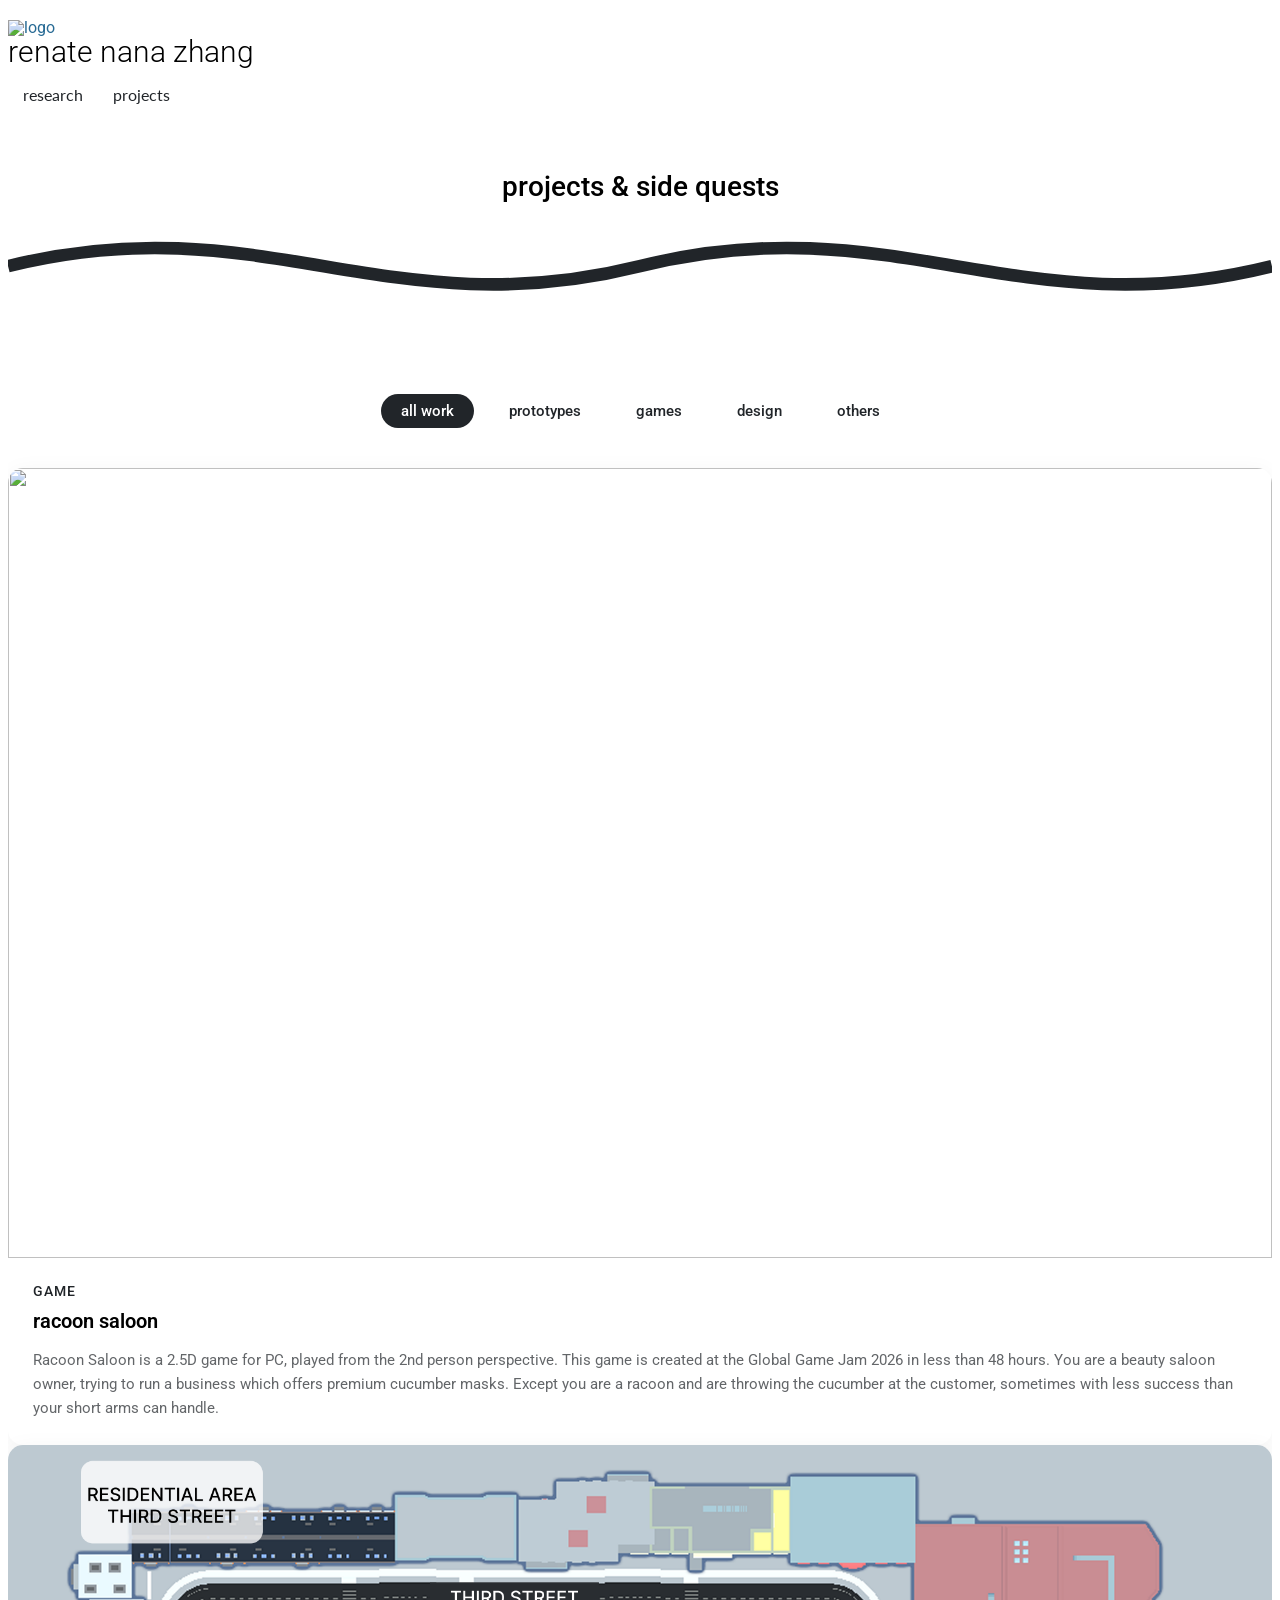
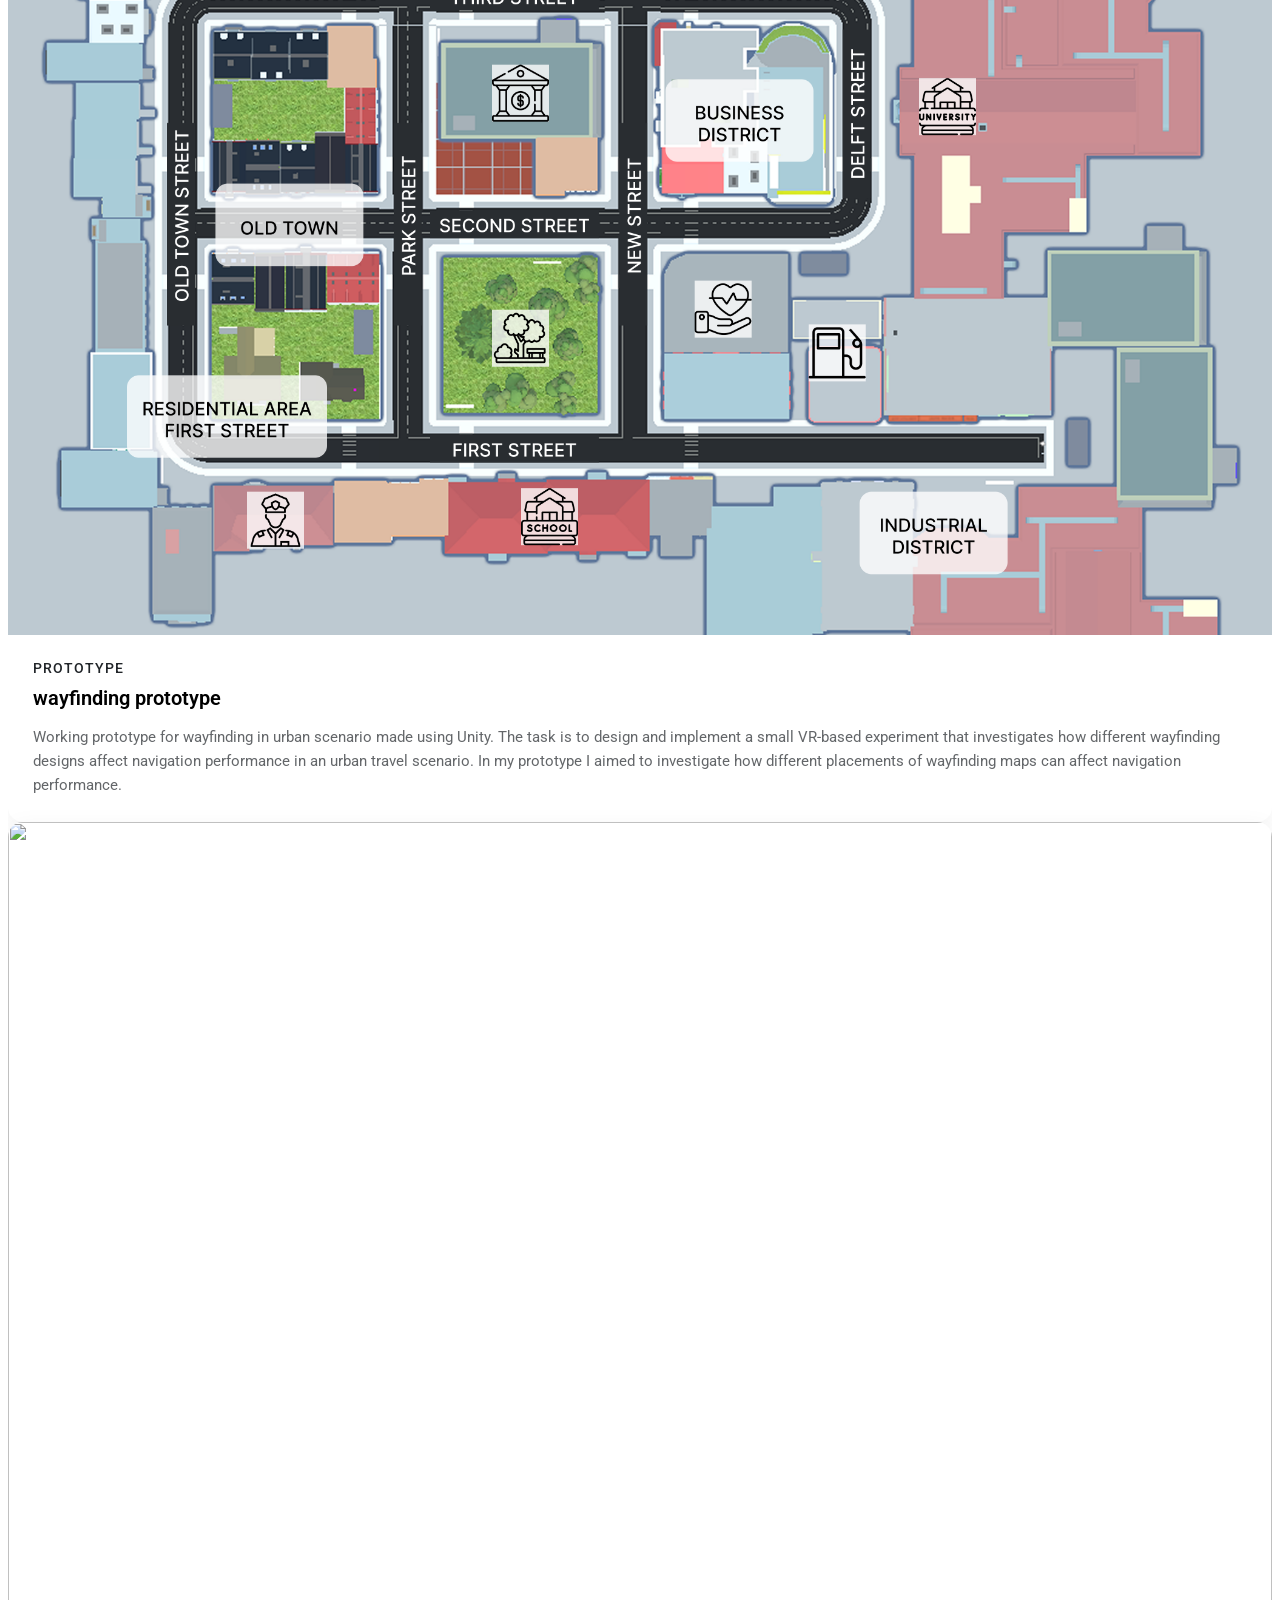
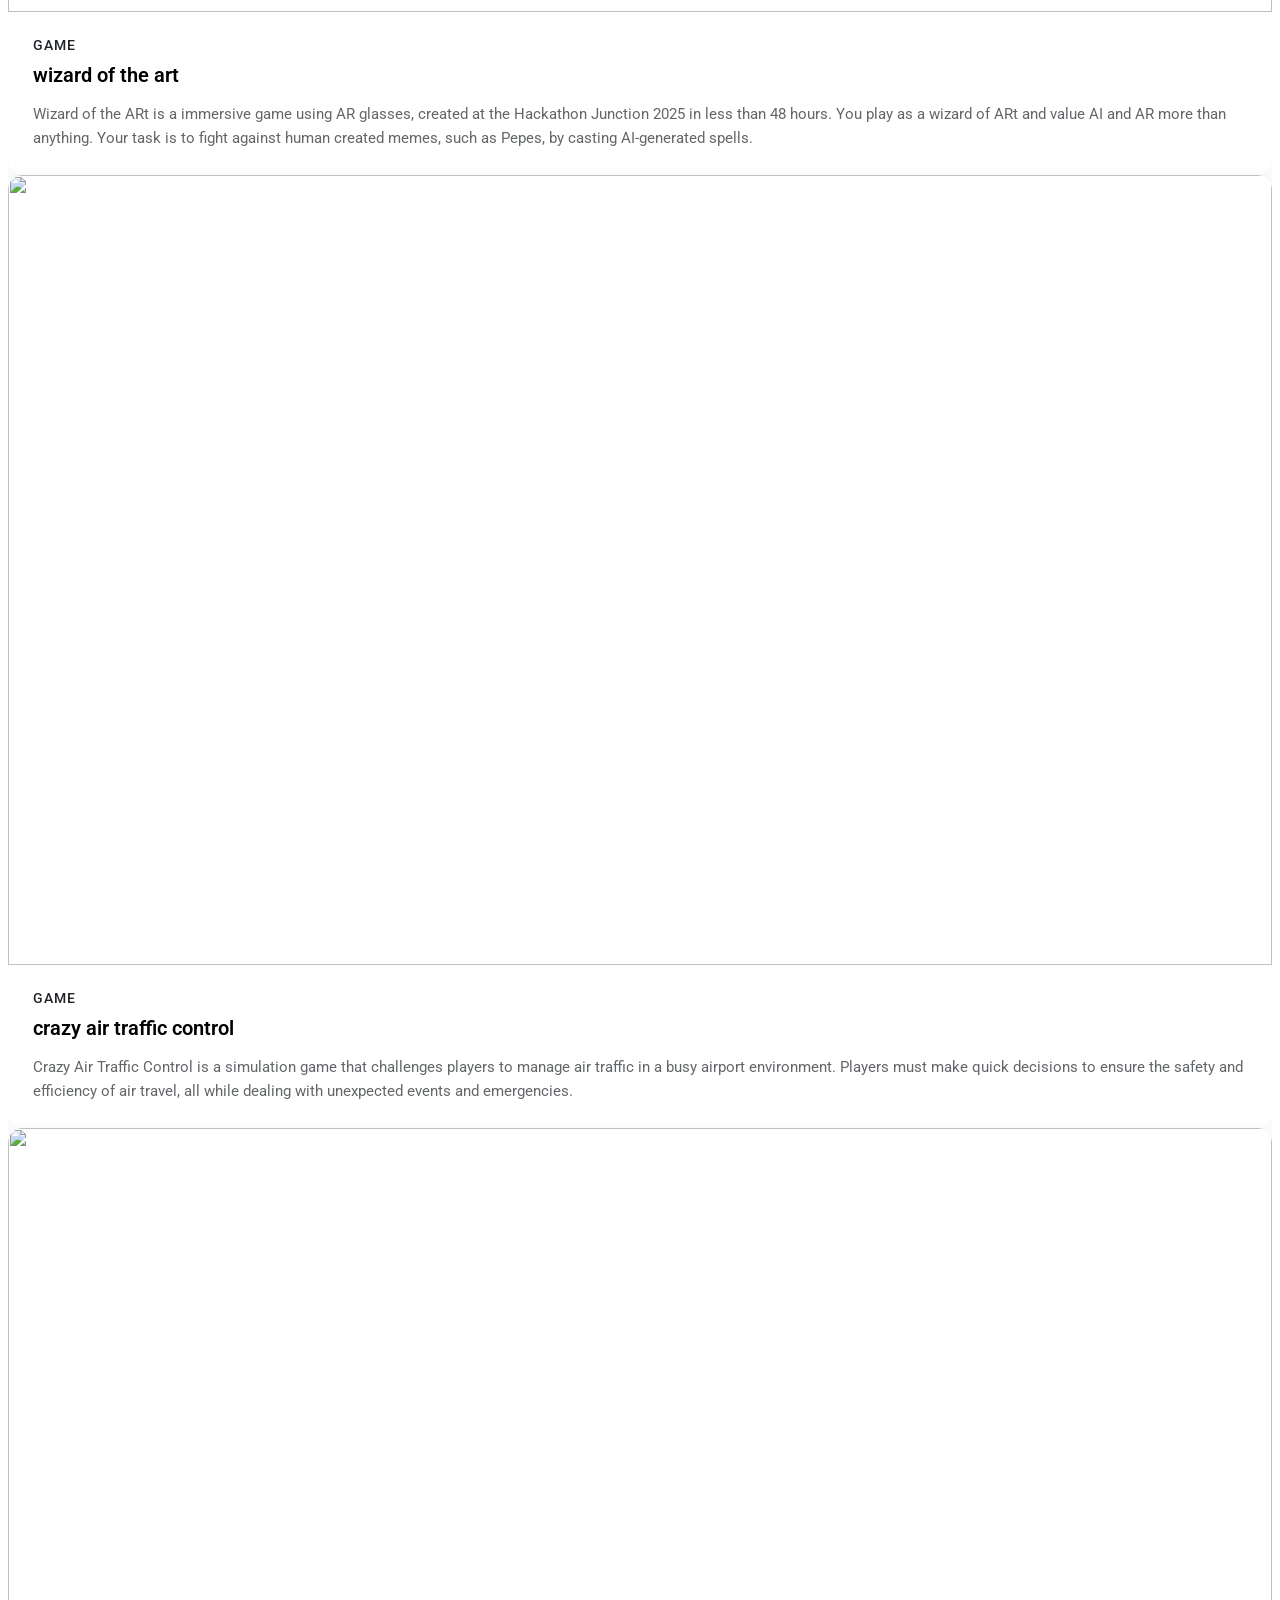
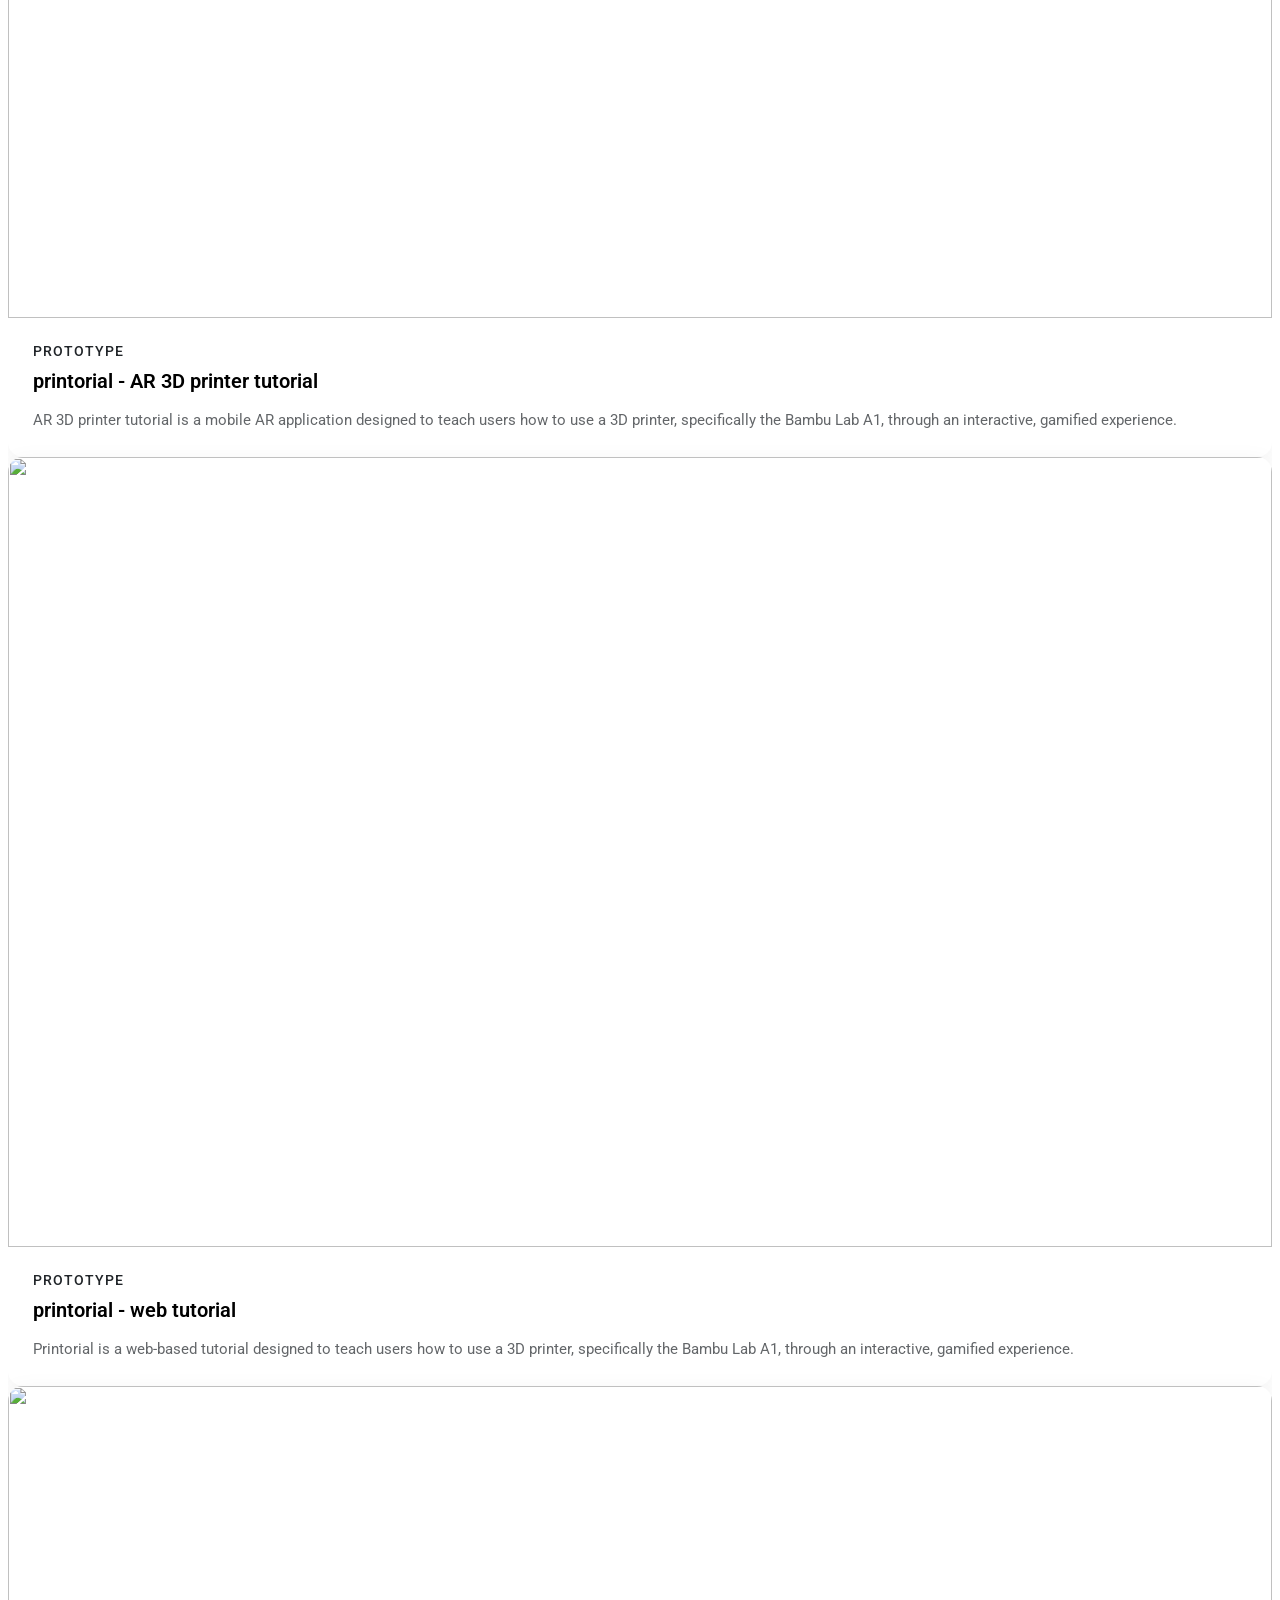
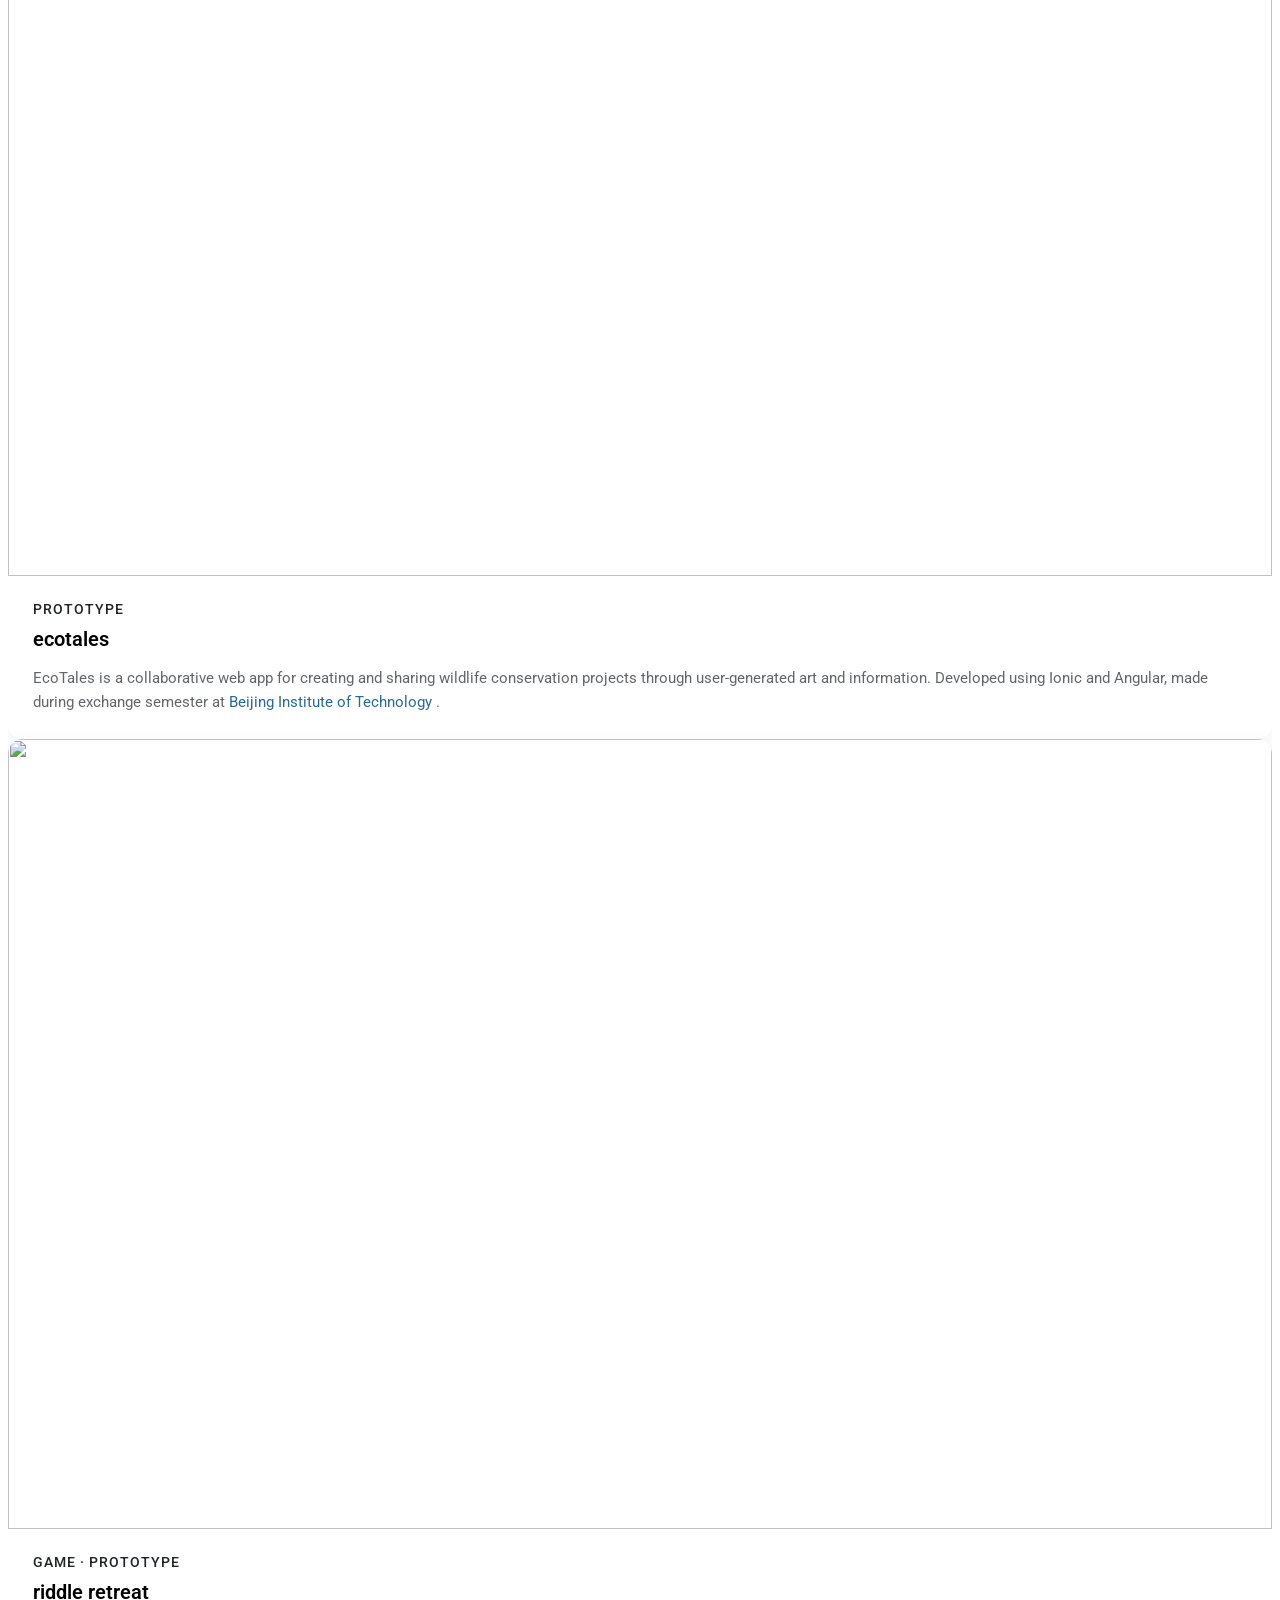
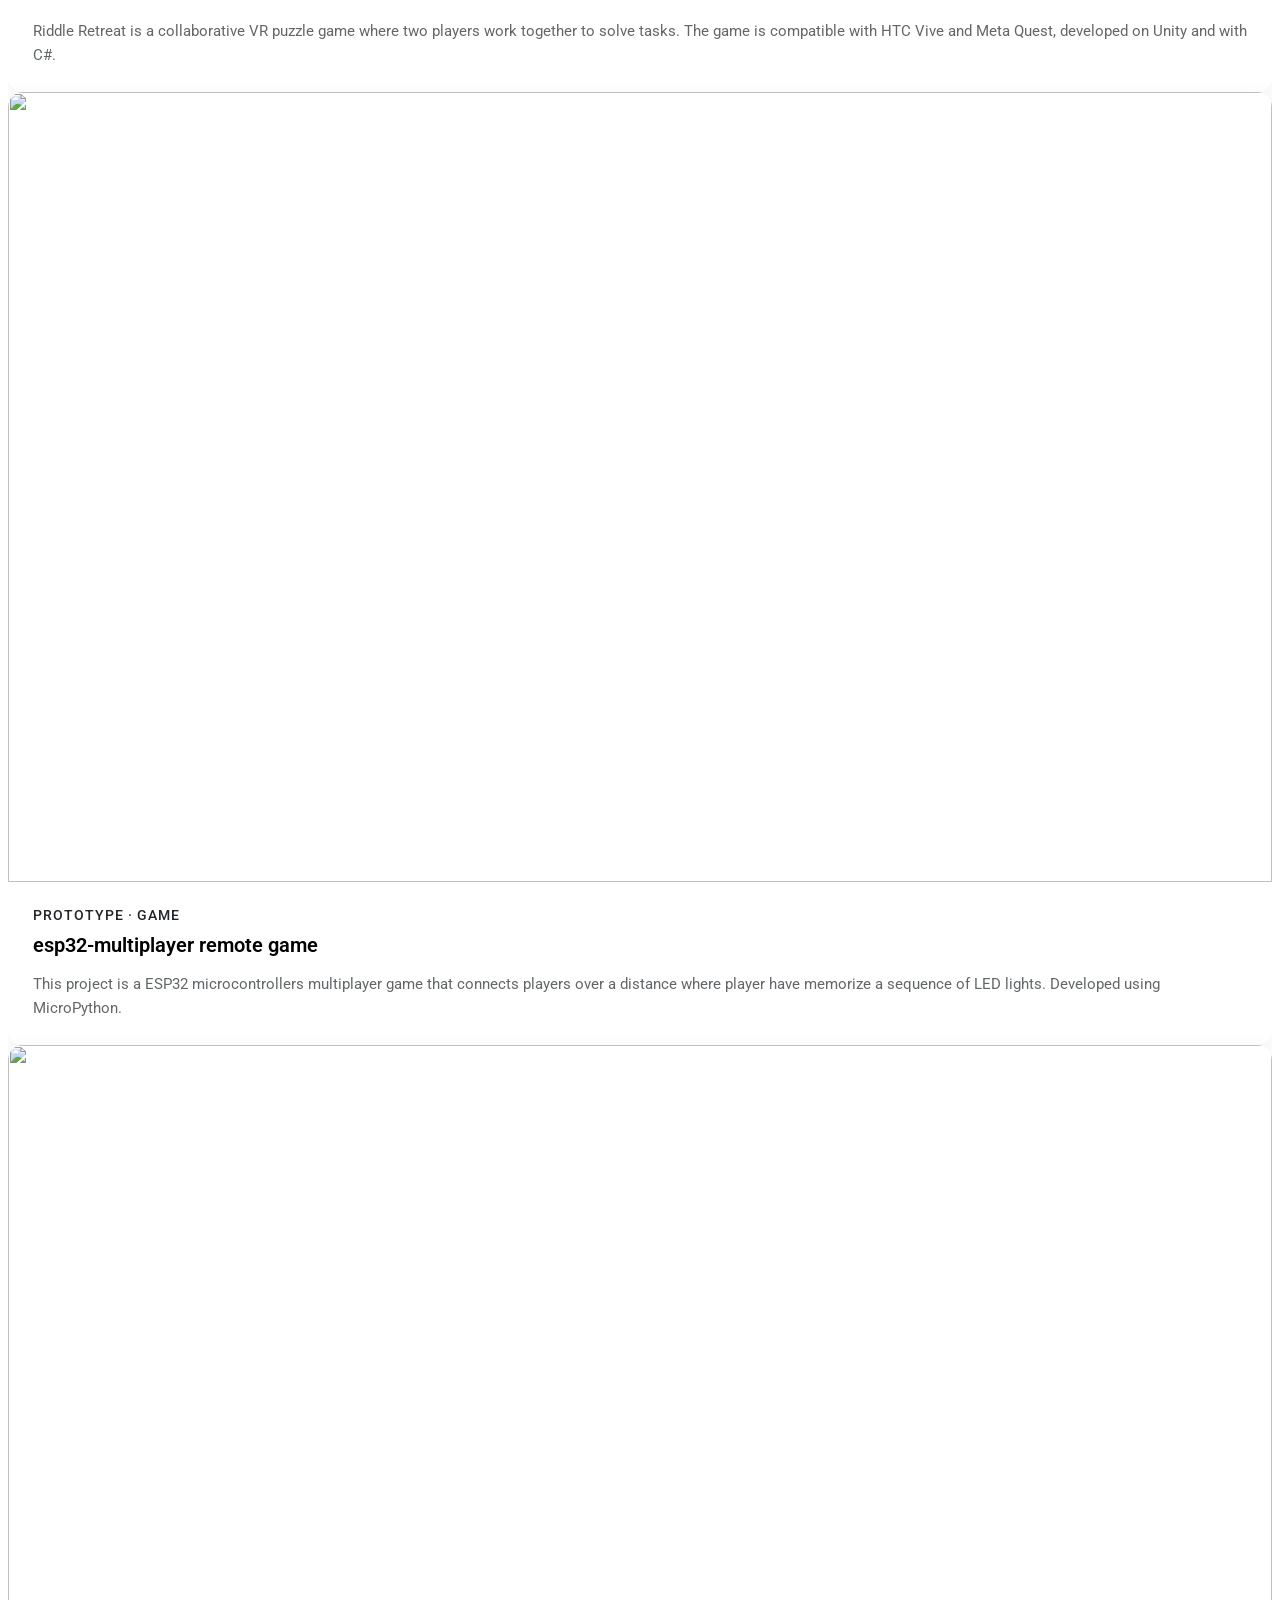
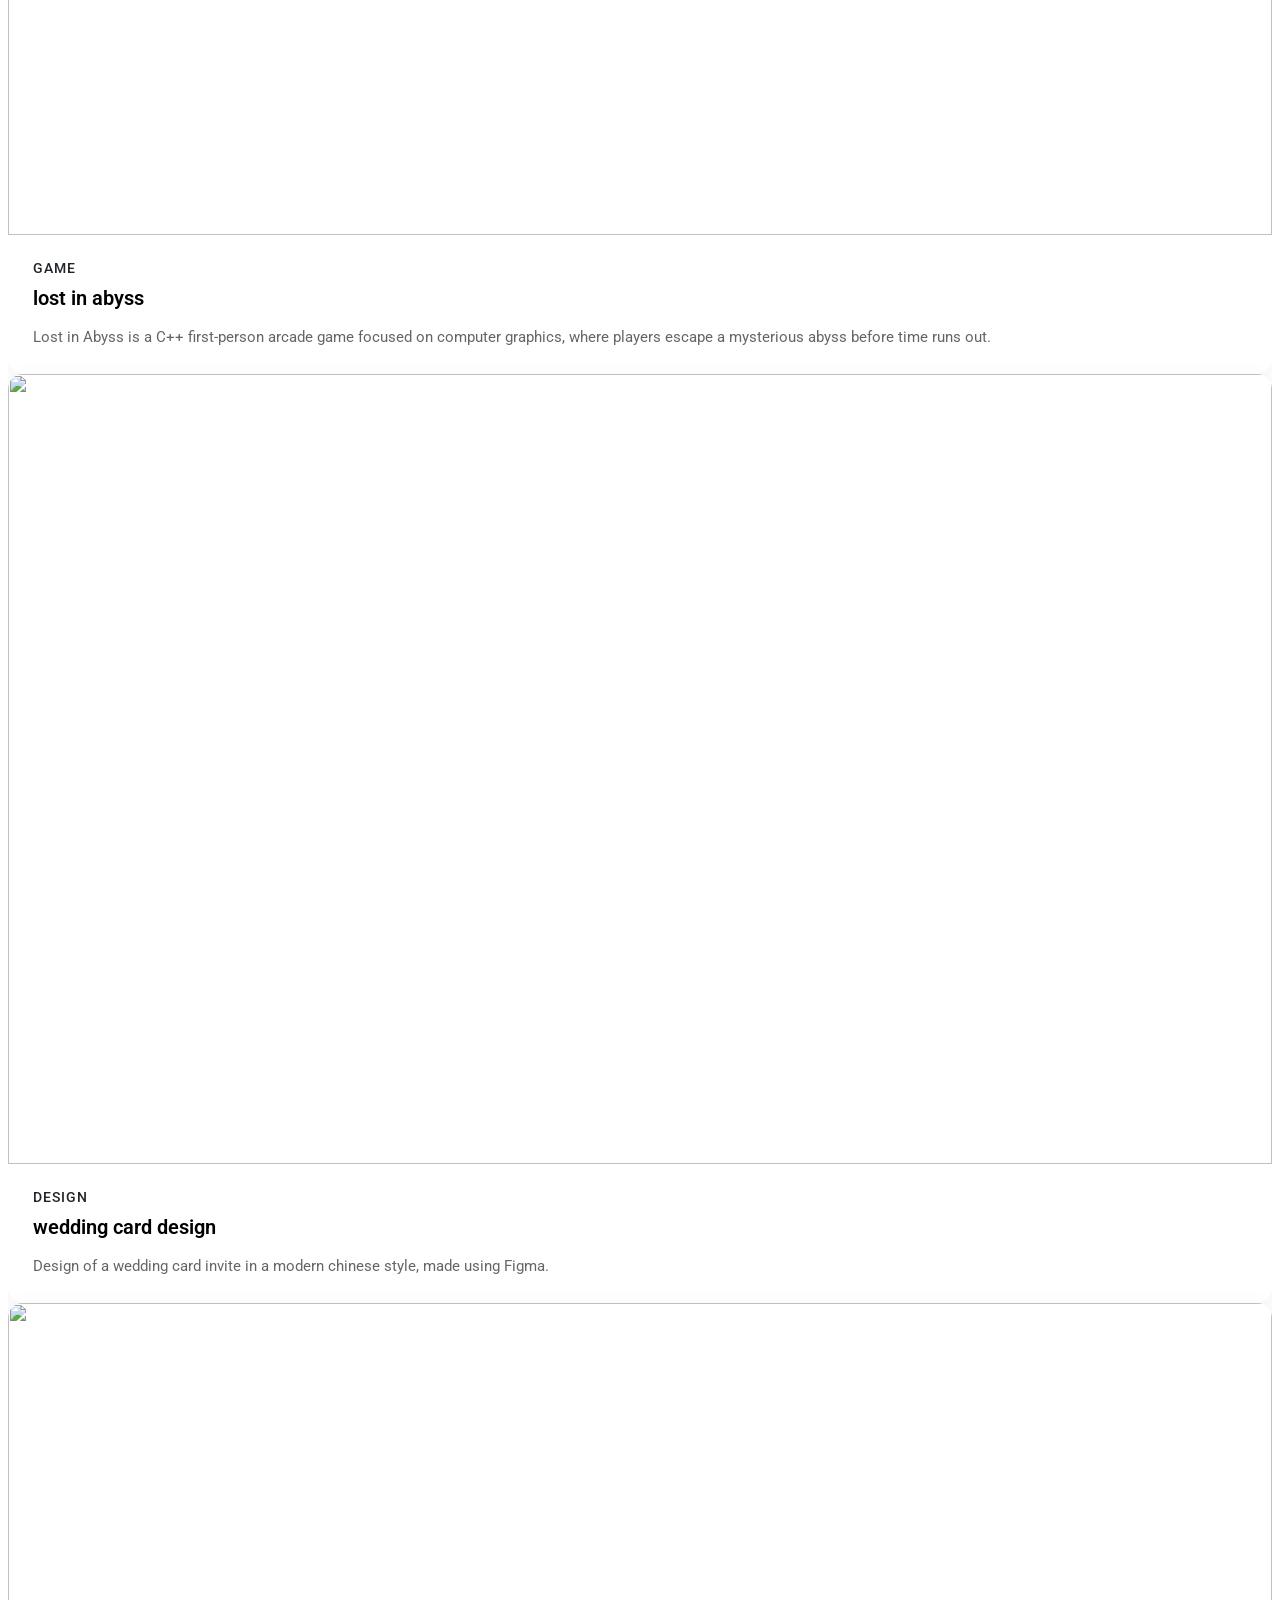
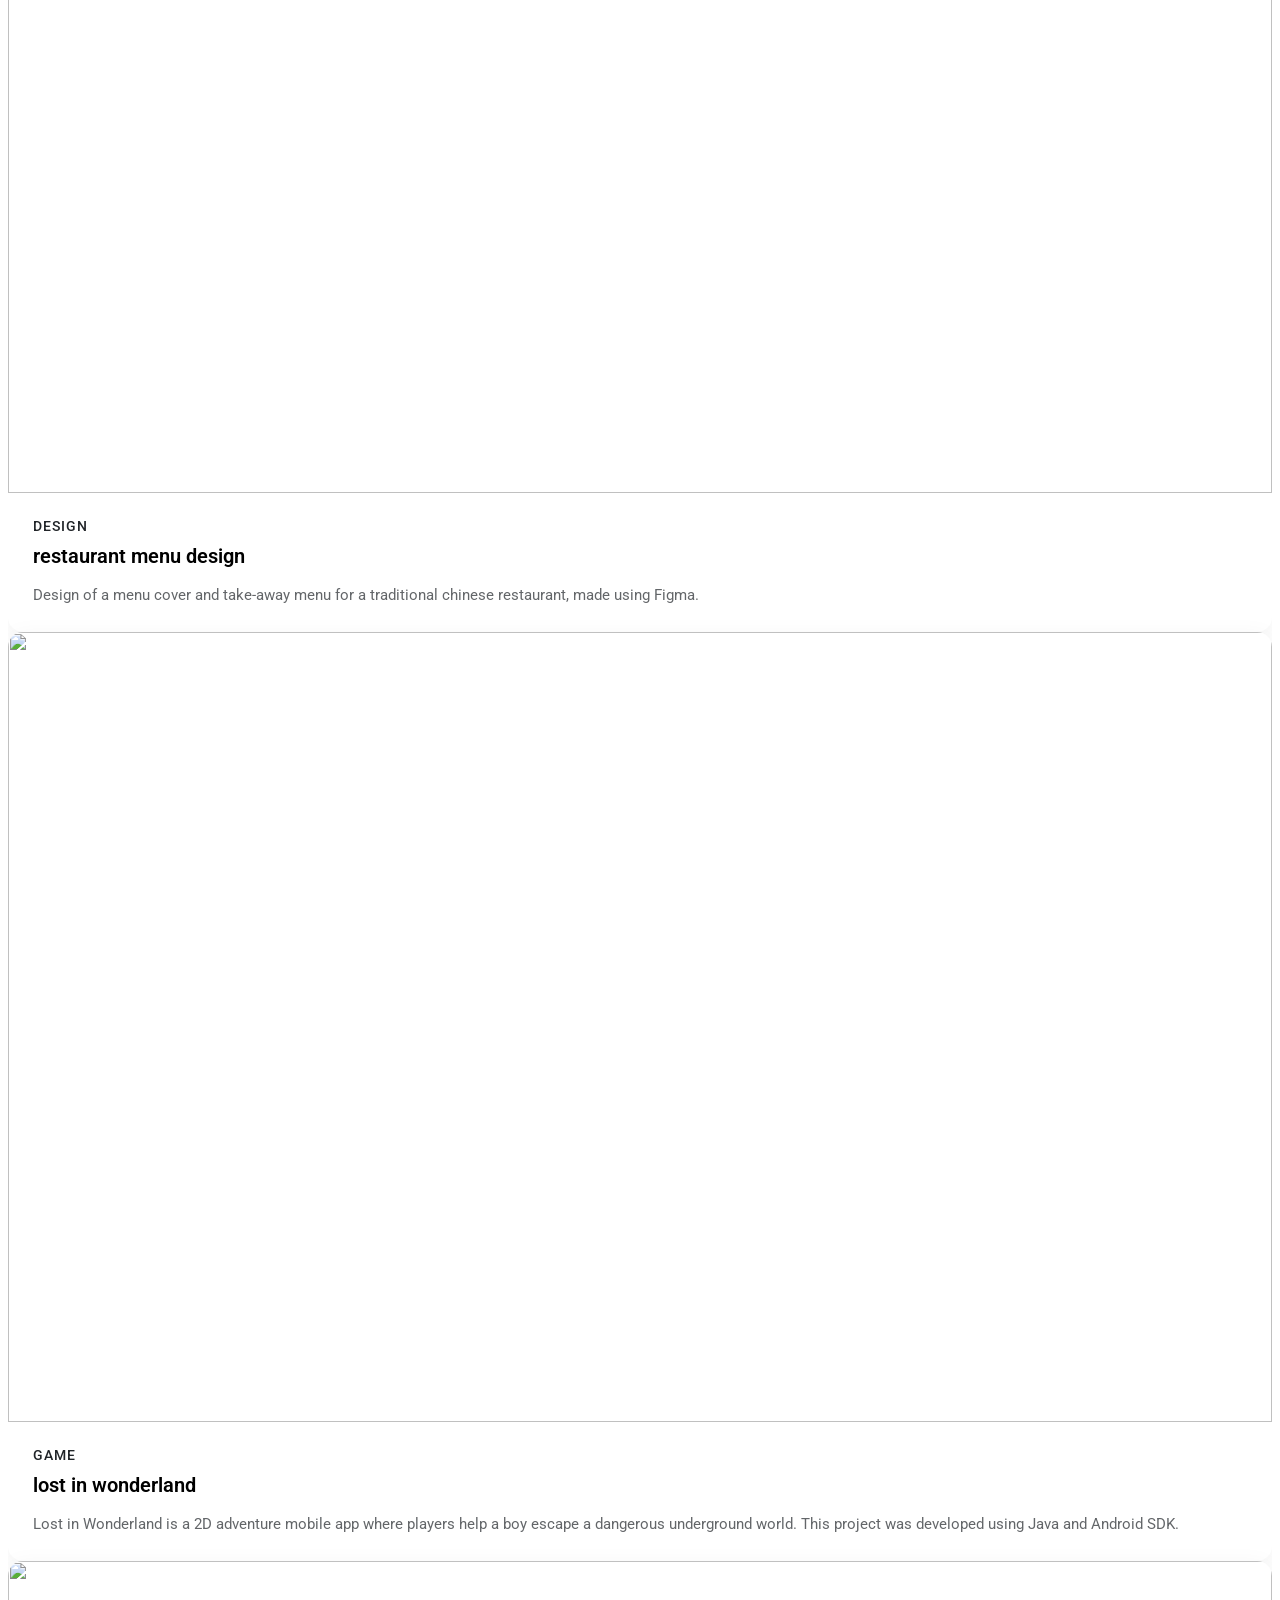
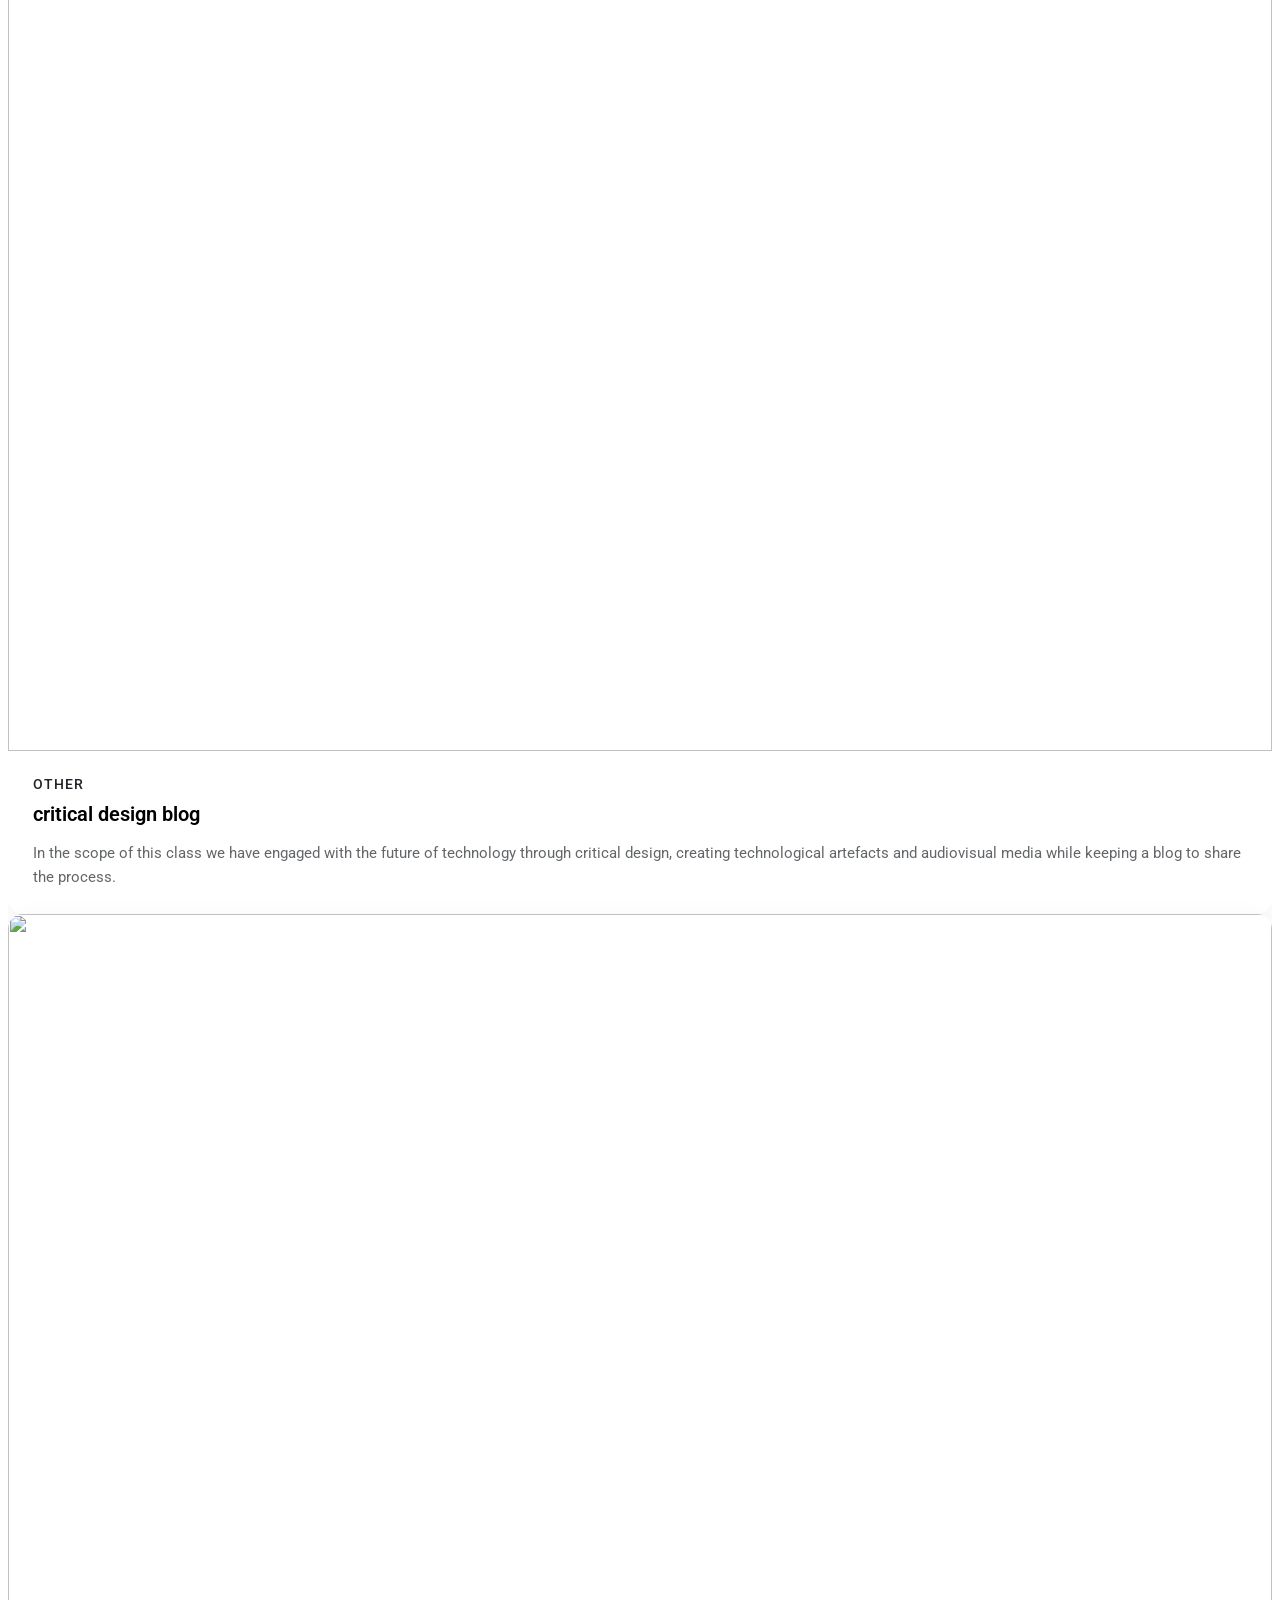
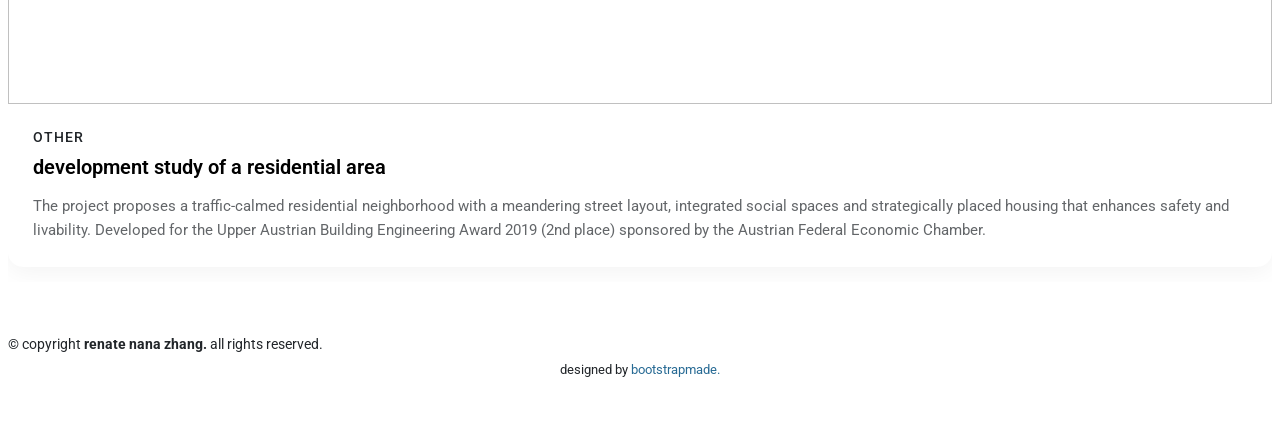
==== commit 8afae5c6: "small adjustments" ====
--- a/projects.html
+++ b/projects.html
@@ -286,7 +286,7 @@
                   </div>
                 </div>
                 <div class="portfolio-content">
-                  <span class="category">game | prototype</span>
+                  <span class="category">game · prototype</span>
                   <h3>riddle retreat</h3>
                   <p>Riddle Retreat is a collaborative VR puzzle game where two players work together to solve tasks.
                     The game is compatible with HTC Vive and Meta Quest, developed on Unity and with C#.</p>
@@ -309,7 +309,7 @@
                   </div>
                 </div>
                 <div class="portfolio-content">
-                  <span class="category">prototype | game</span>
+                  <span class="category">prototype · game</span>
                   <h3>esp32-multiplayer remote game</h3>
                   <p>This project is a ESP32 microcontrollers multiplayer game that connects players over a distance
                     where player have memorize a sequence of LED lights. Developed using MicroPython.</p>
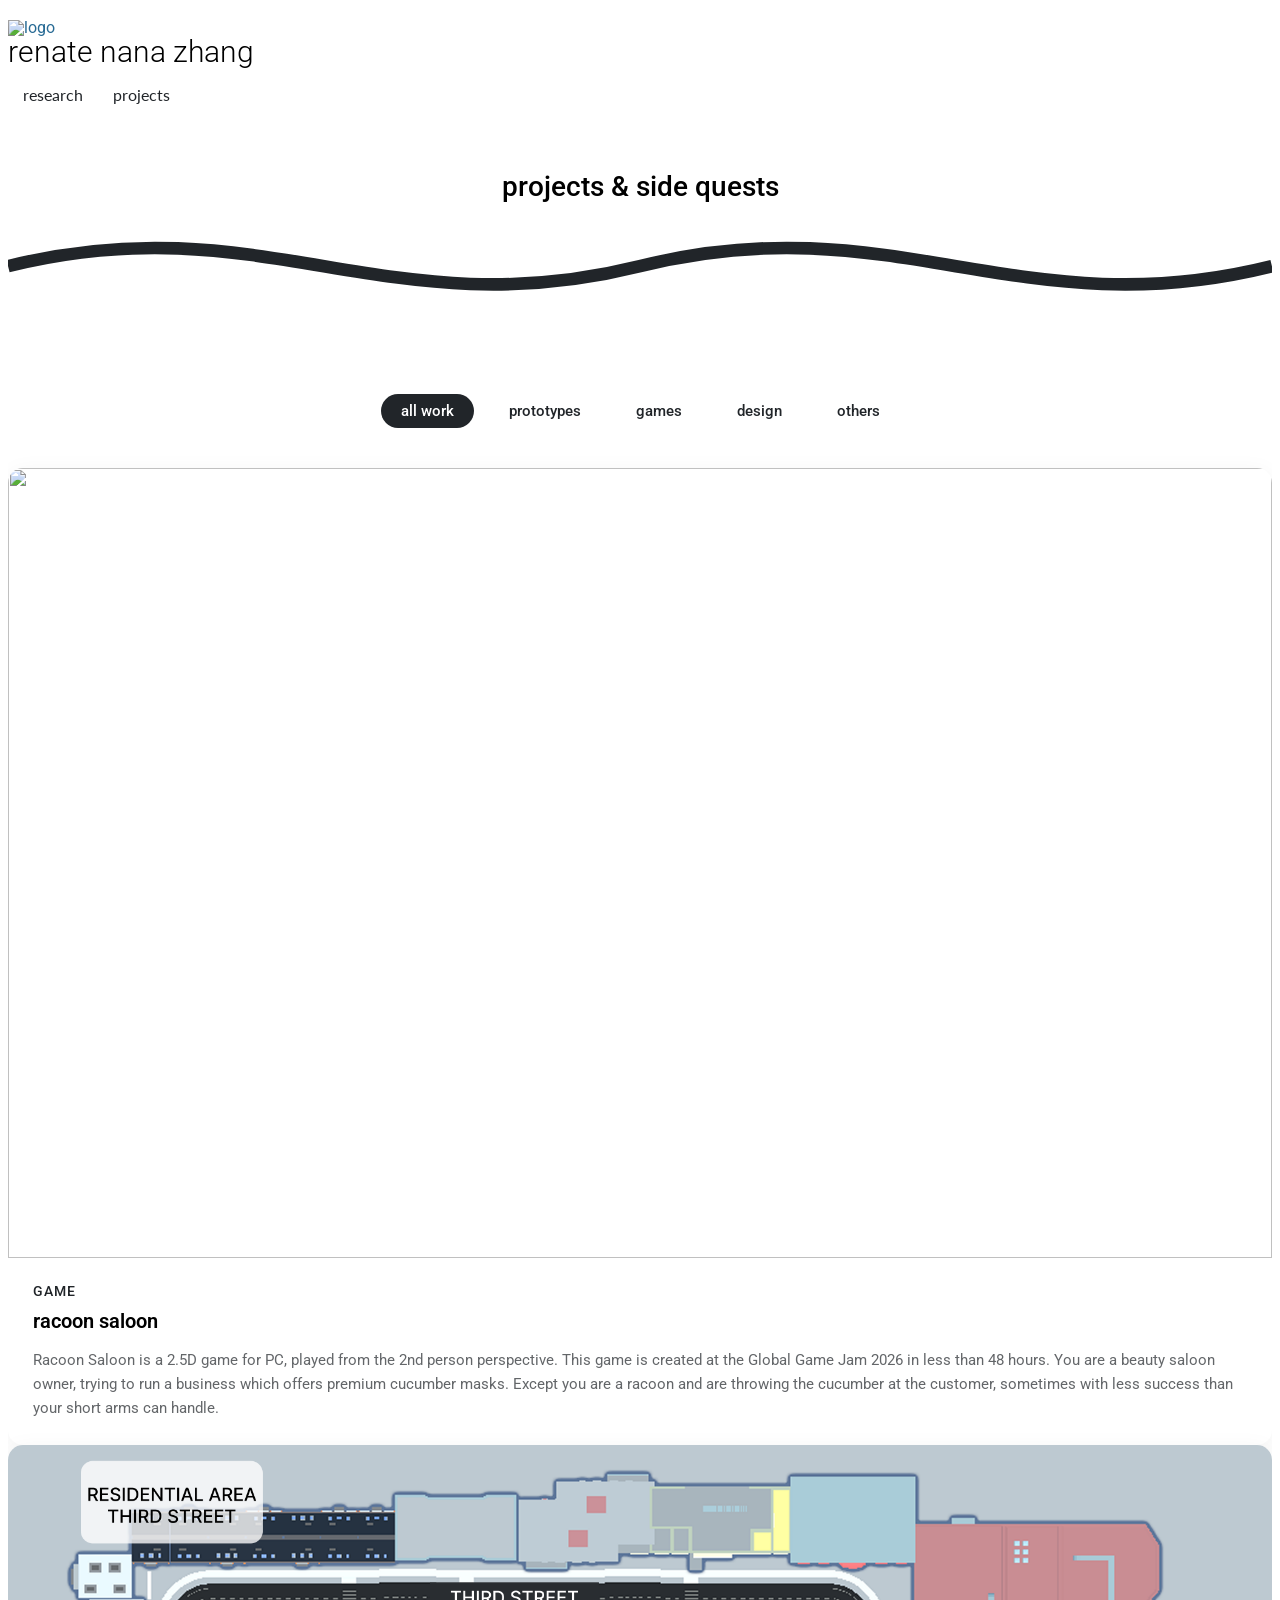
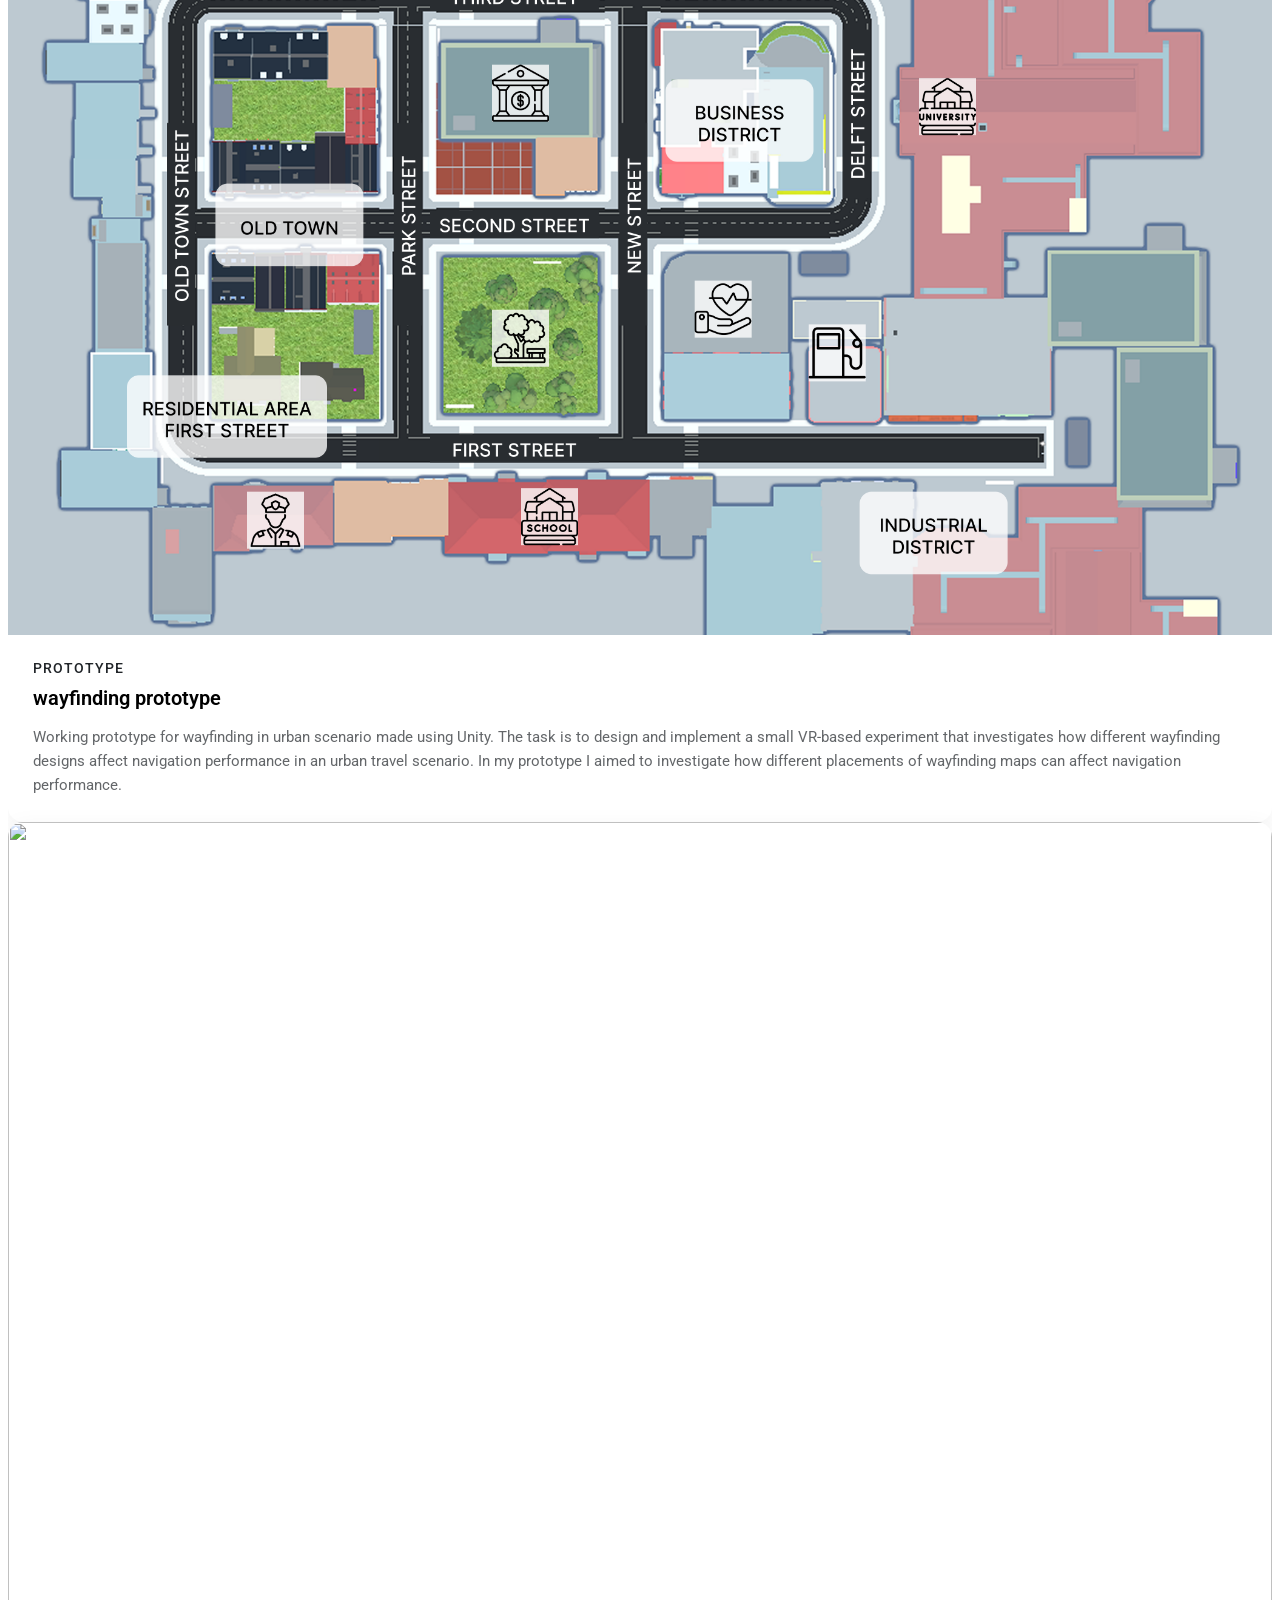
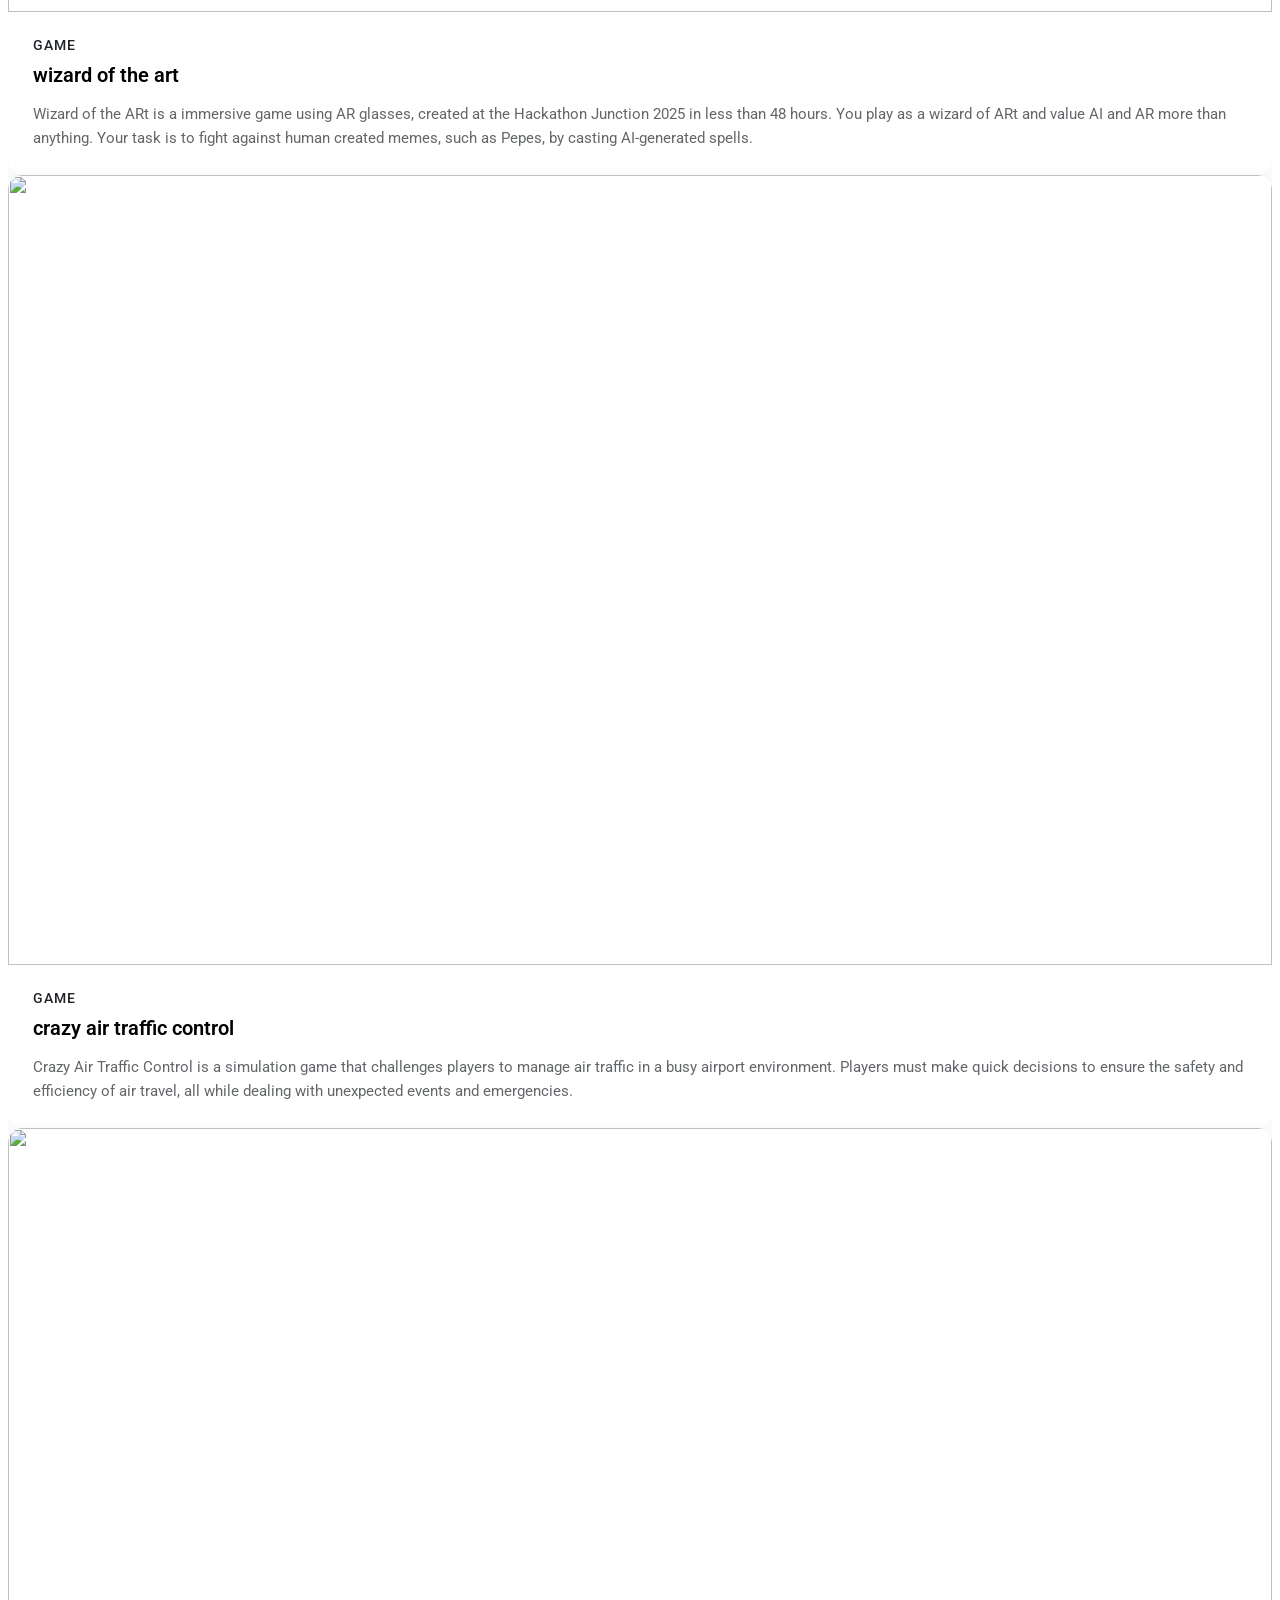
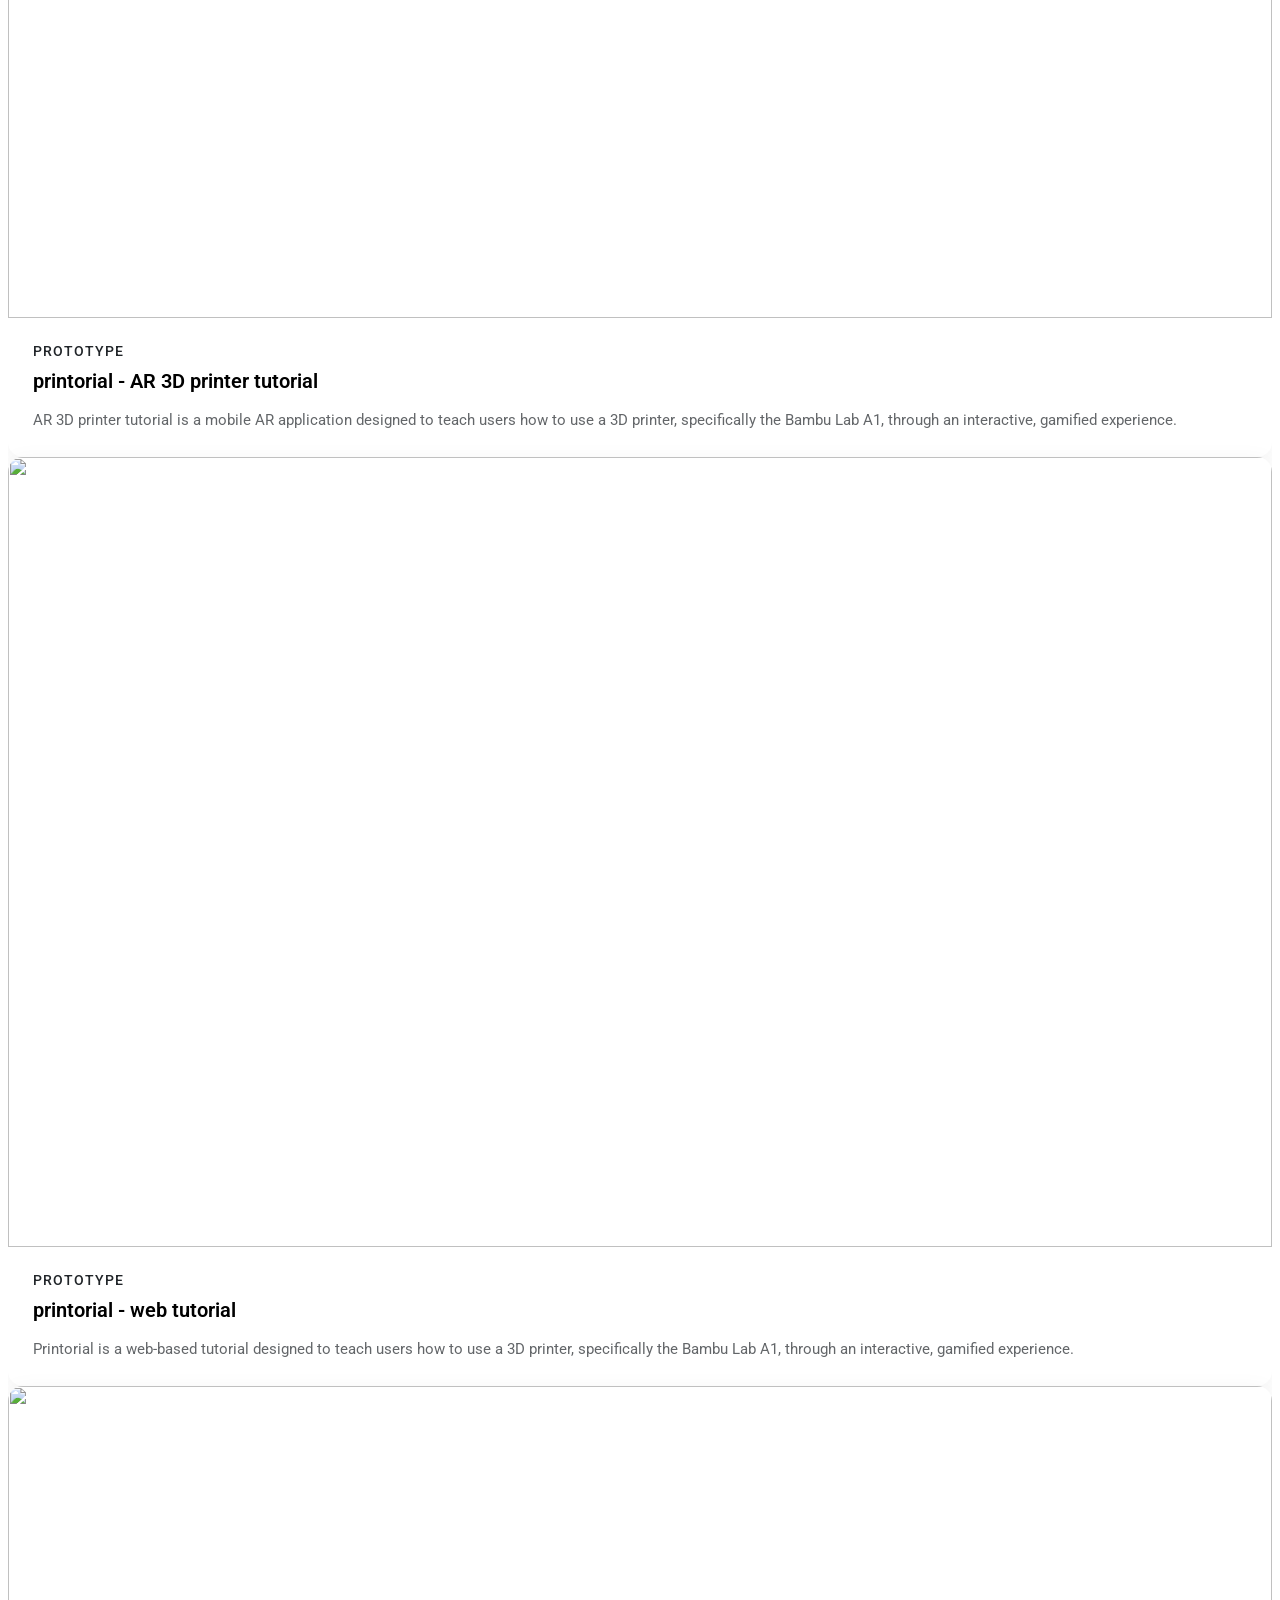
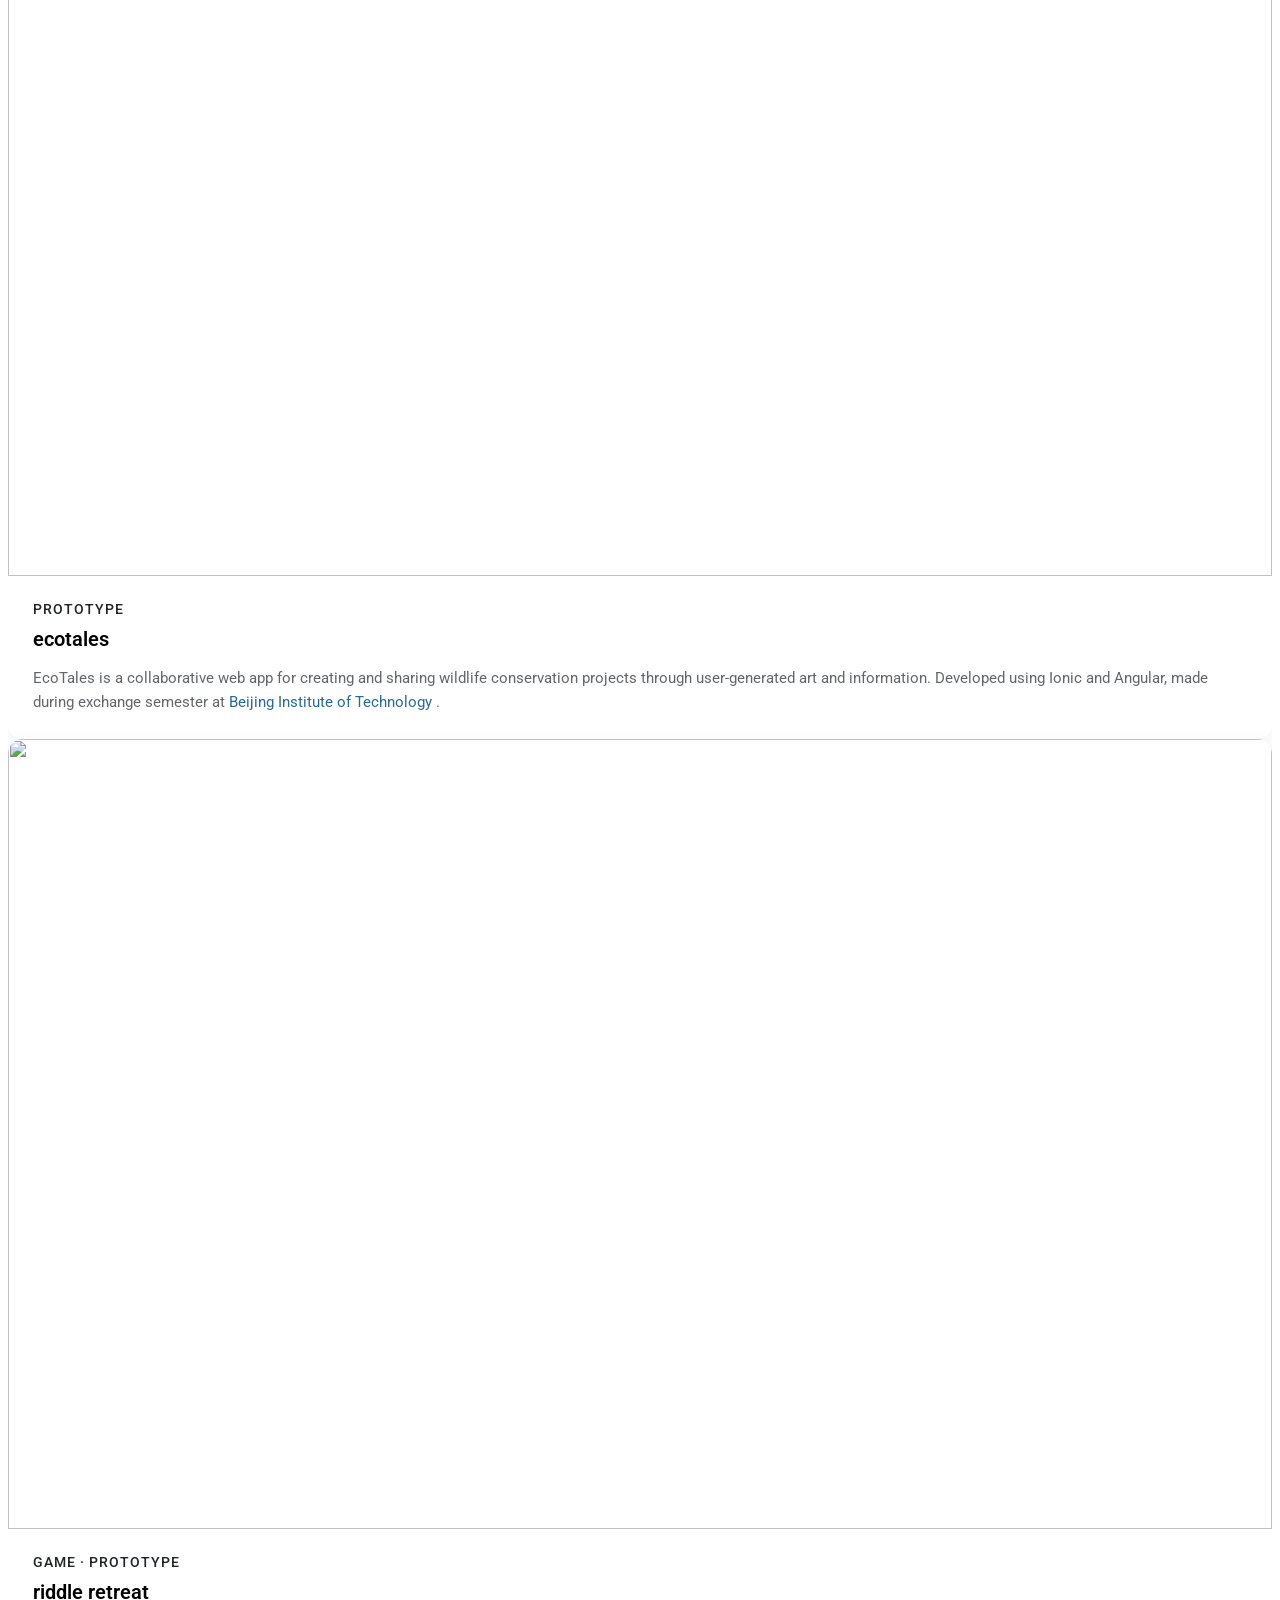
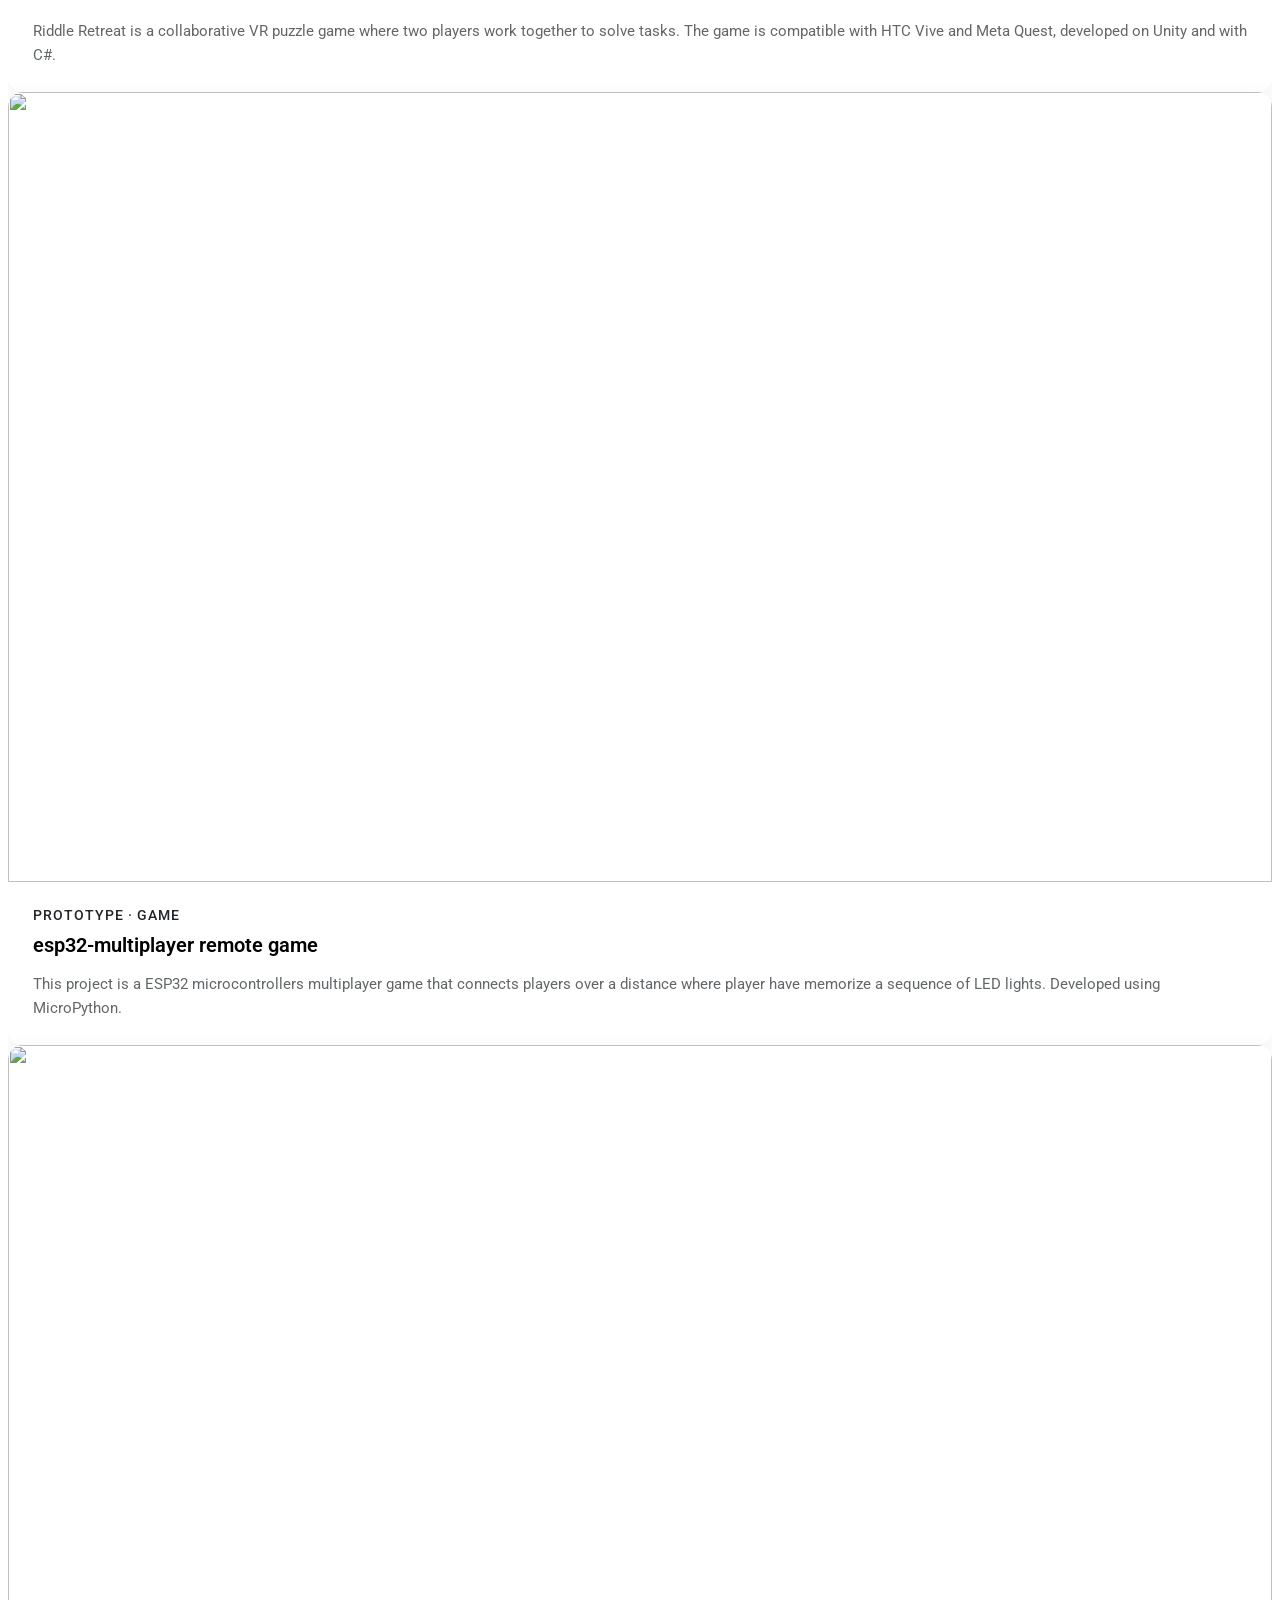
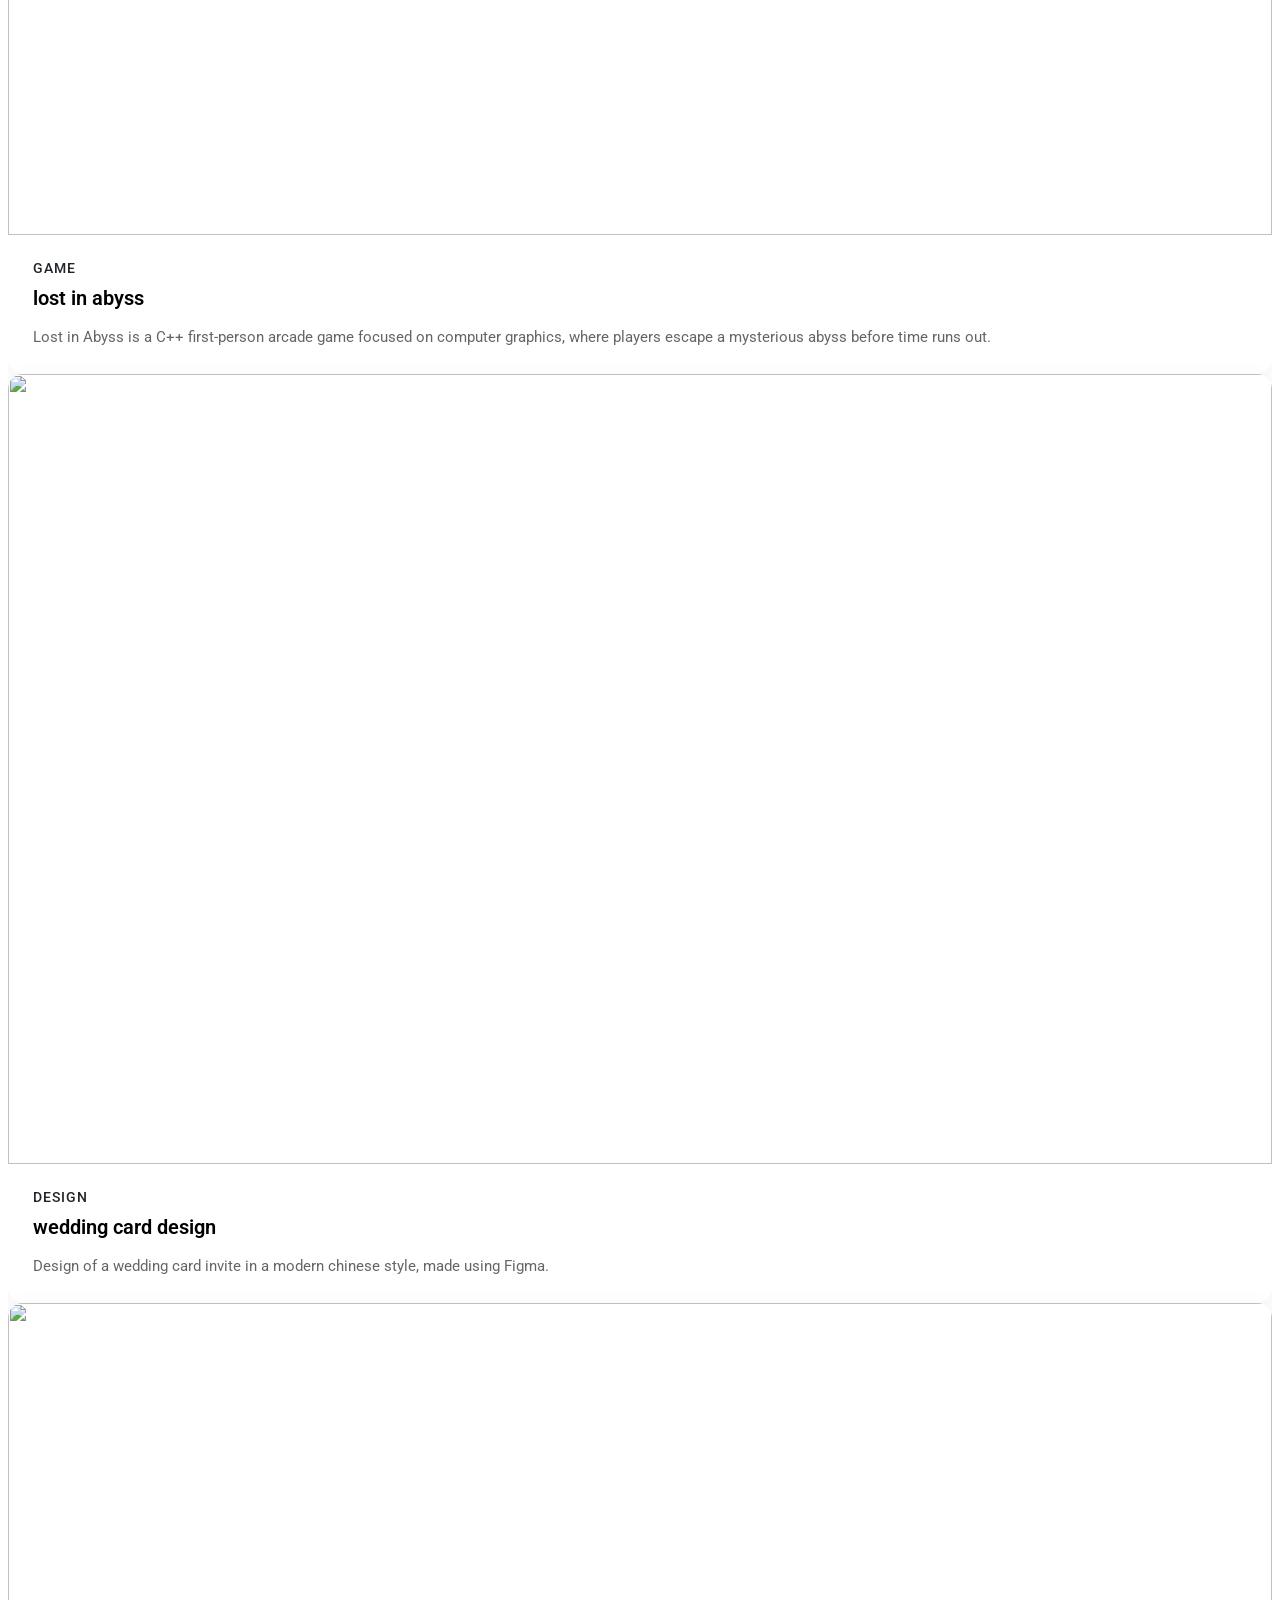
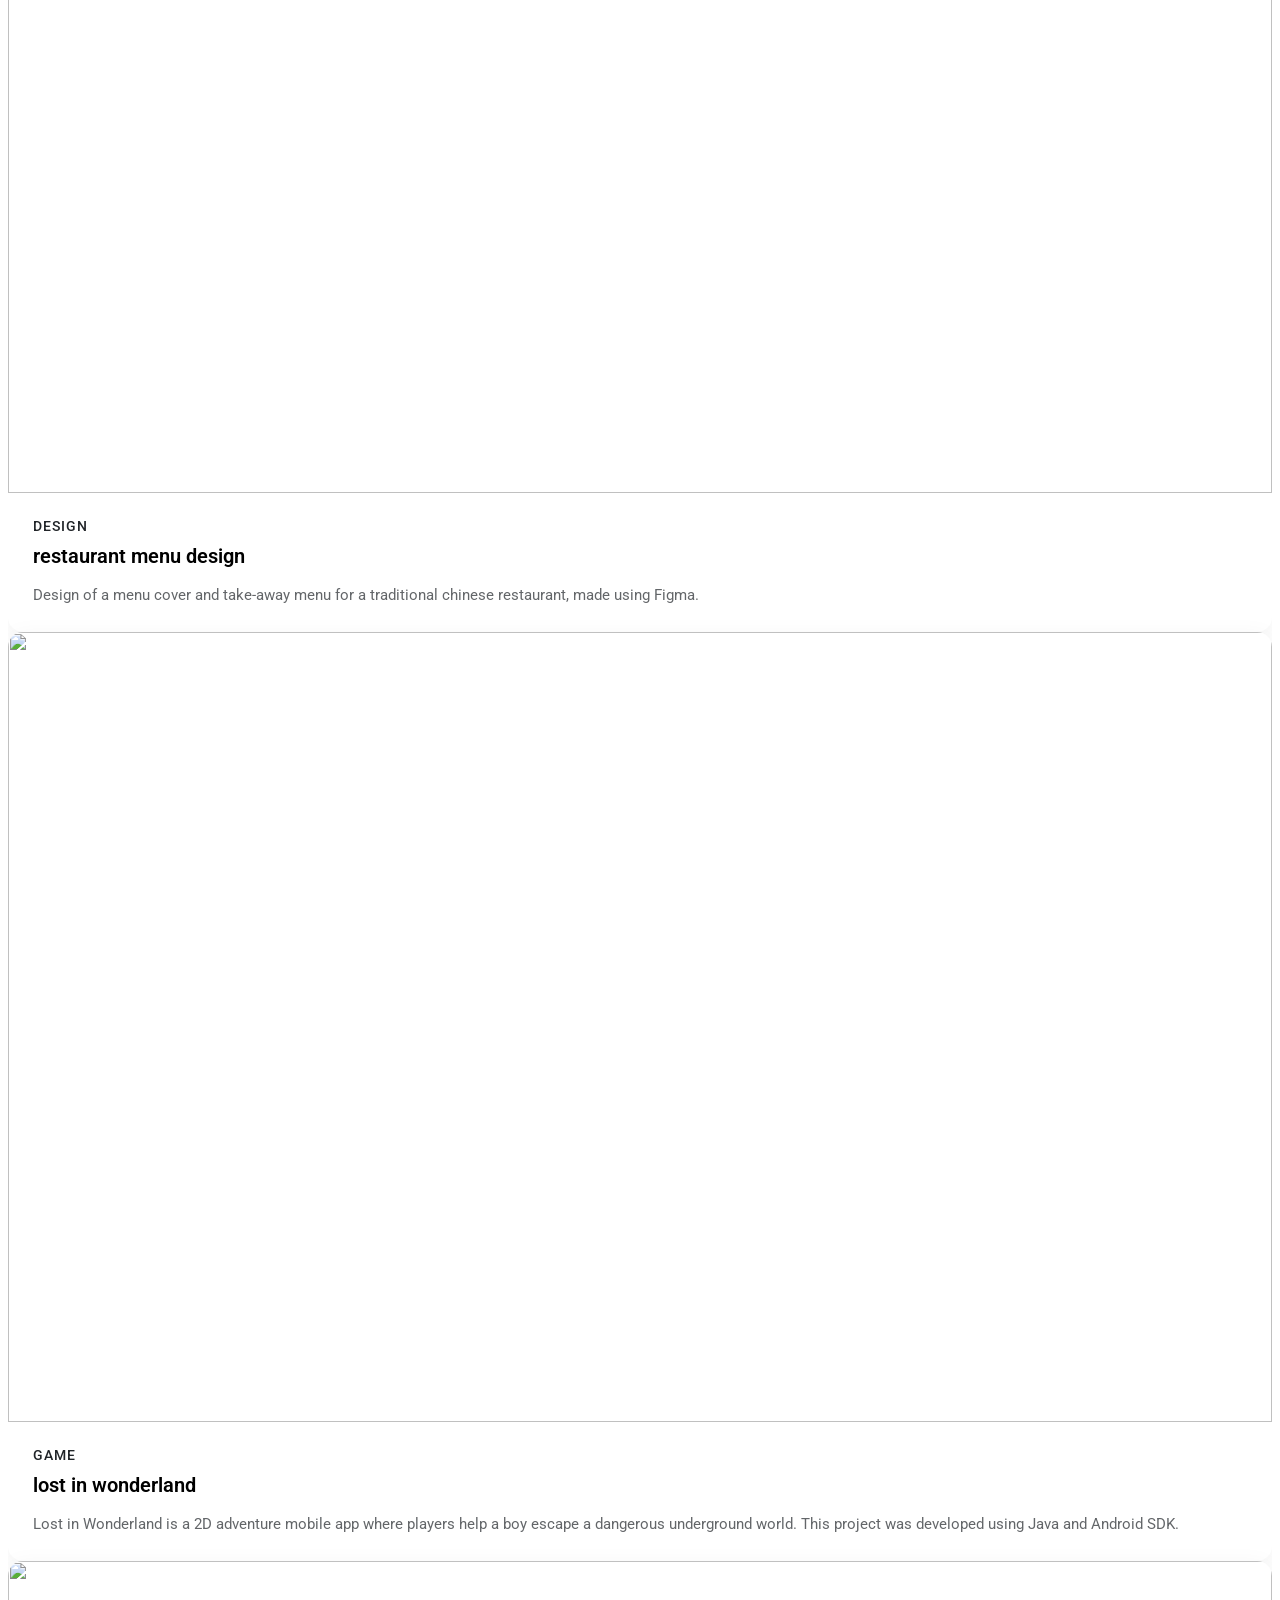
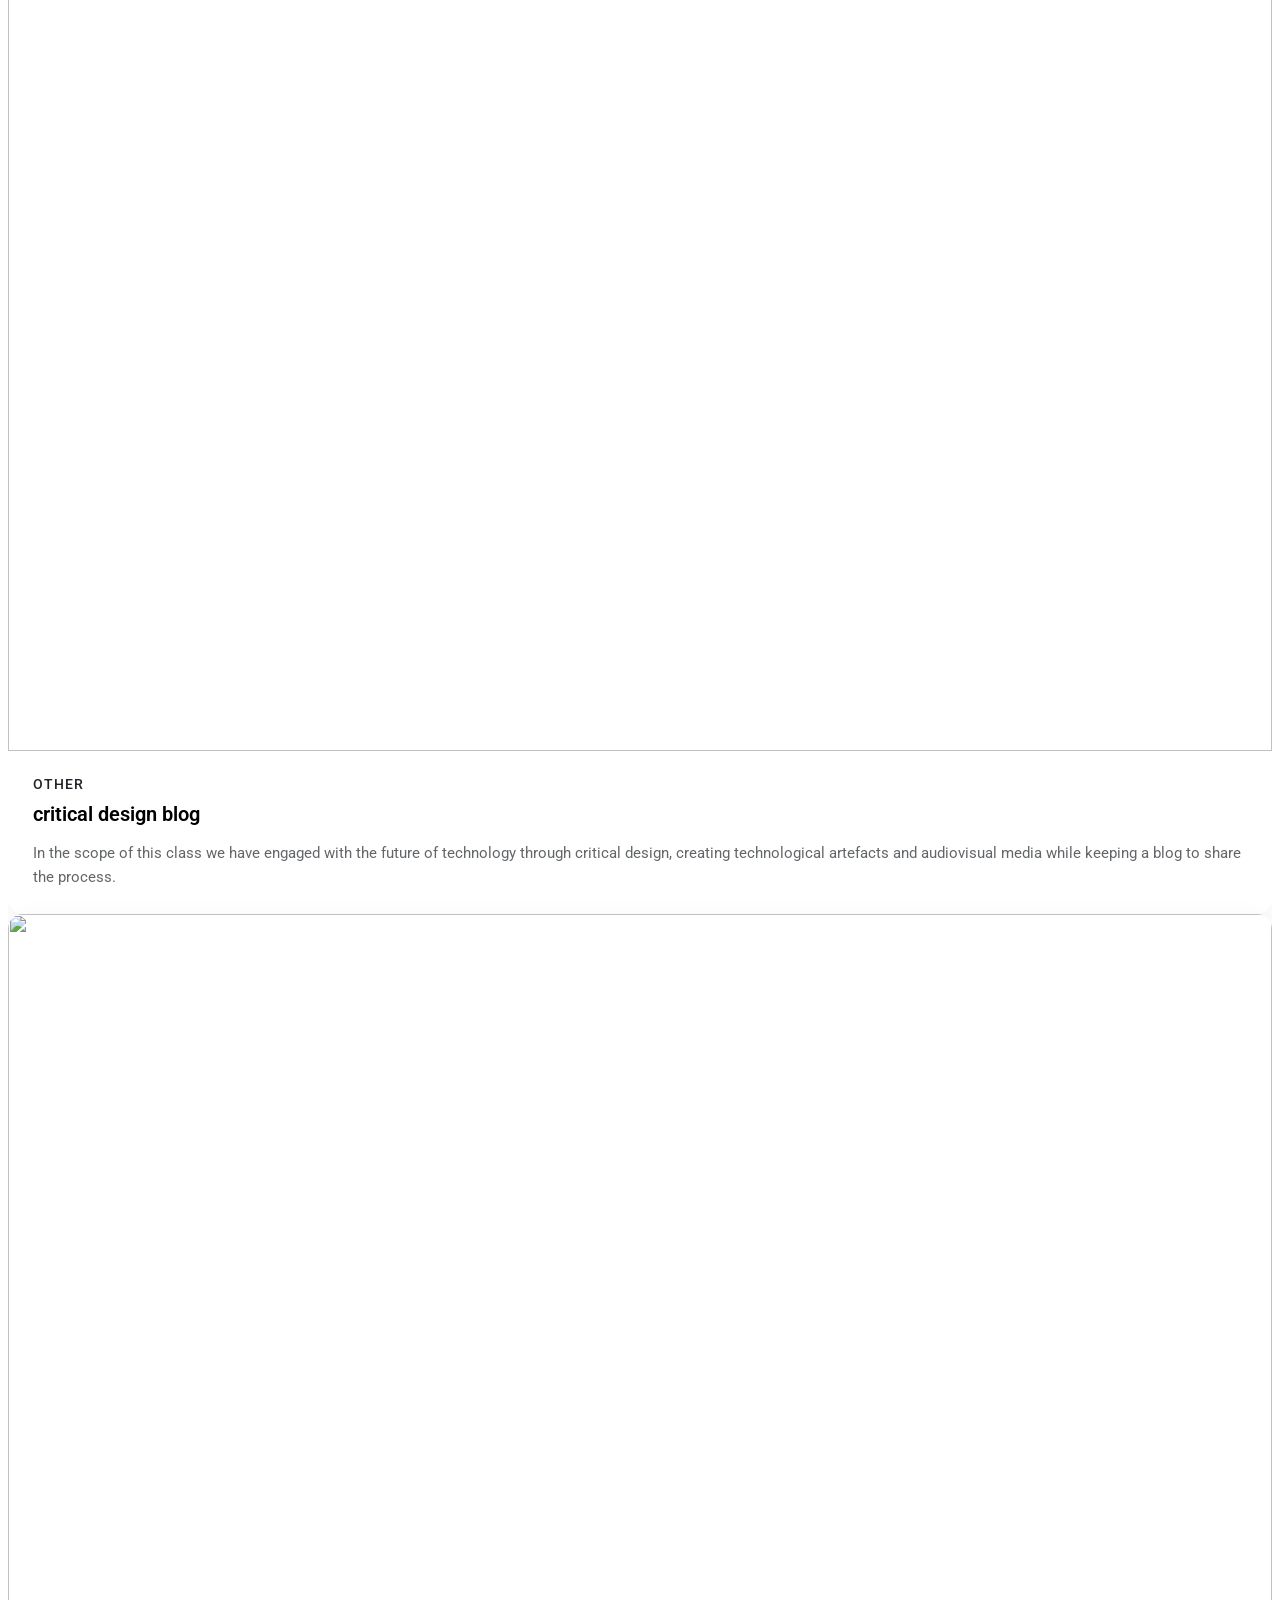
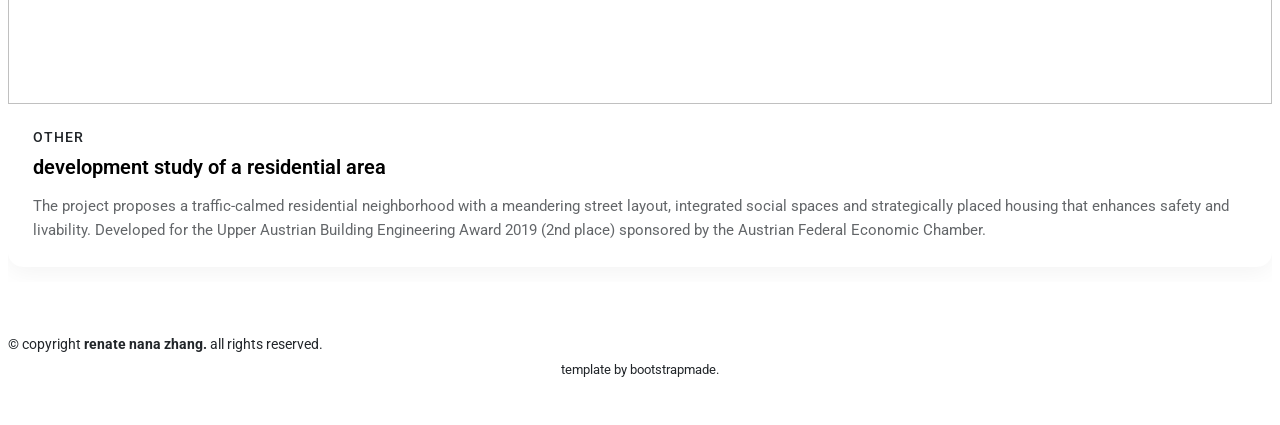
==== commit 7567fee3: "removed link" ====
--- a/projects.html
+++ b/projects.html
@@ -476,7 +476,7 @@
         <!-- You can delete the links only if you've purchased the pro version. -->
         <!-- Licensing information: https://bootstrapmade.com/license/ -->
         <!-- Purchase the pro version with working PHP/AJAX contact form: [buy-url] -->
-        designed by <a href="https://bootstrapmade.com/">bootstrapmade.</a>
+        template by bootstrapmade.</a>
       </div>
     </div>
 
